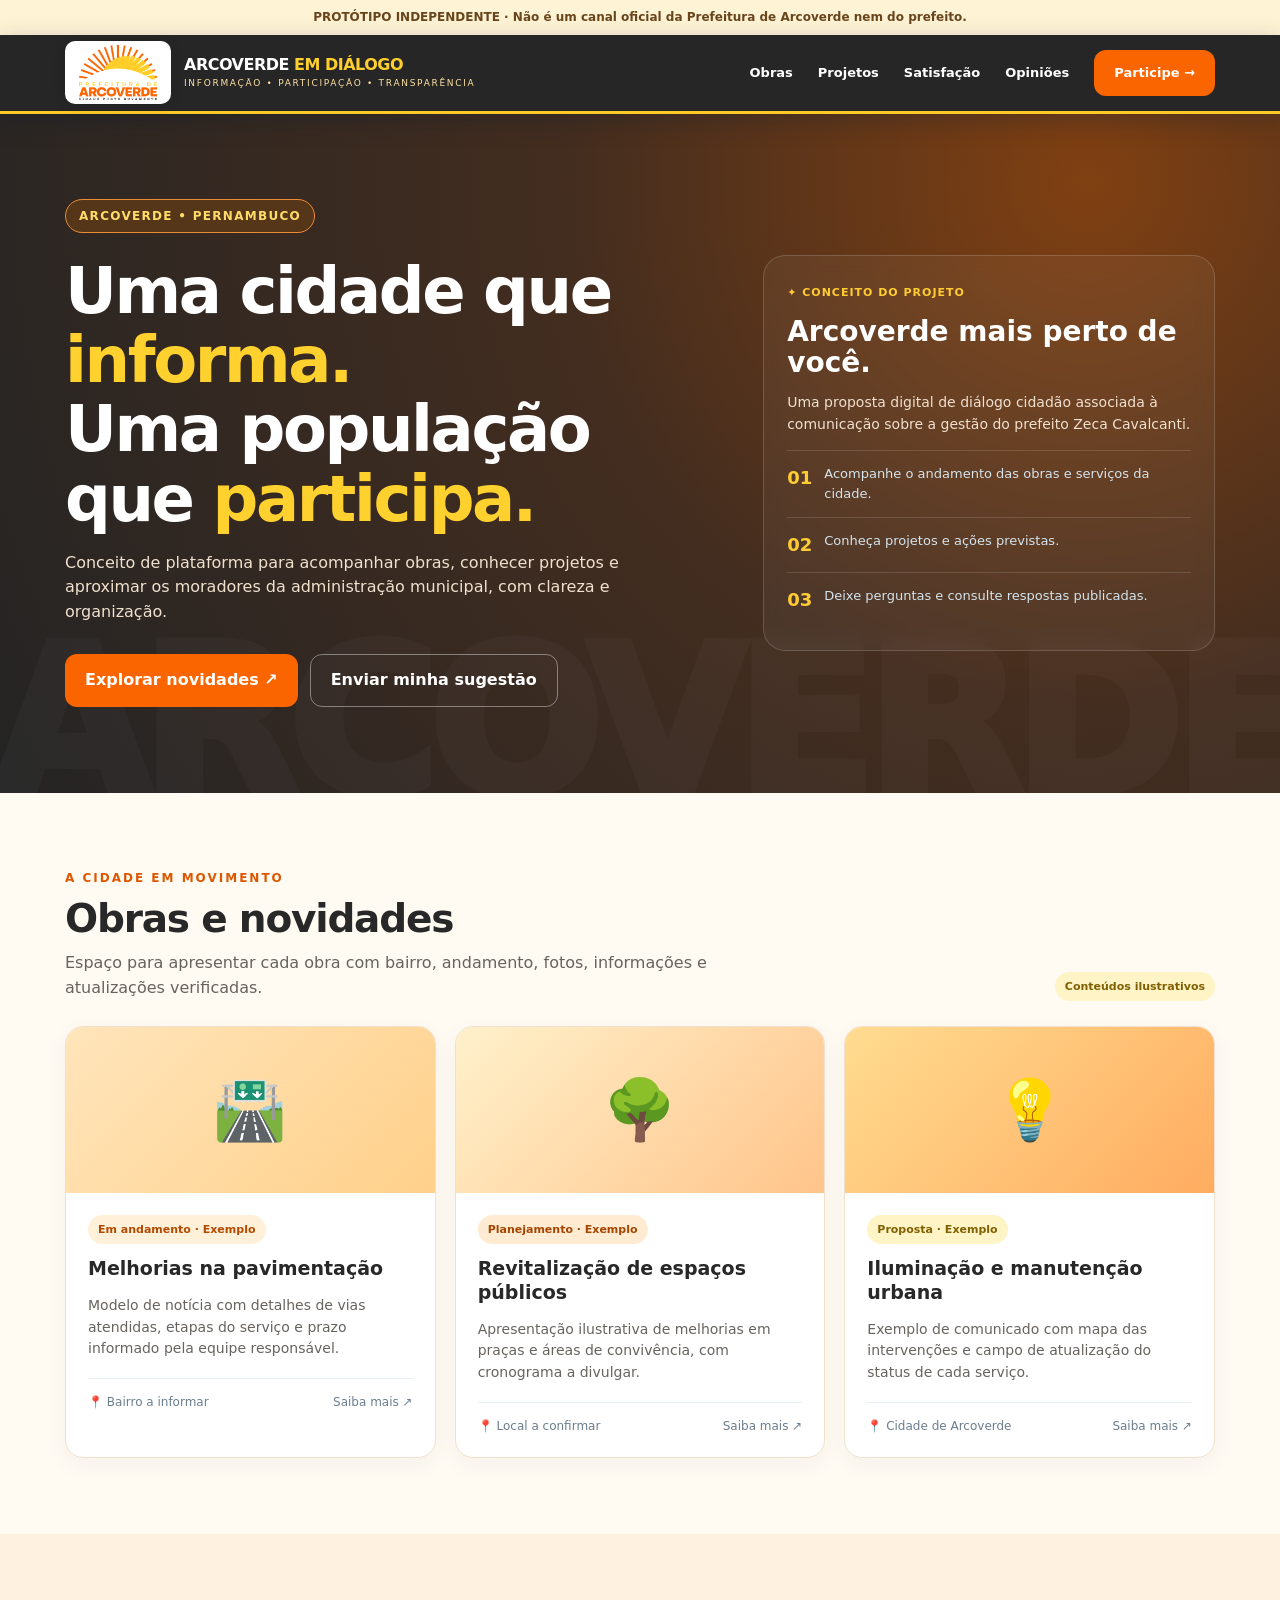
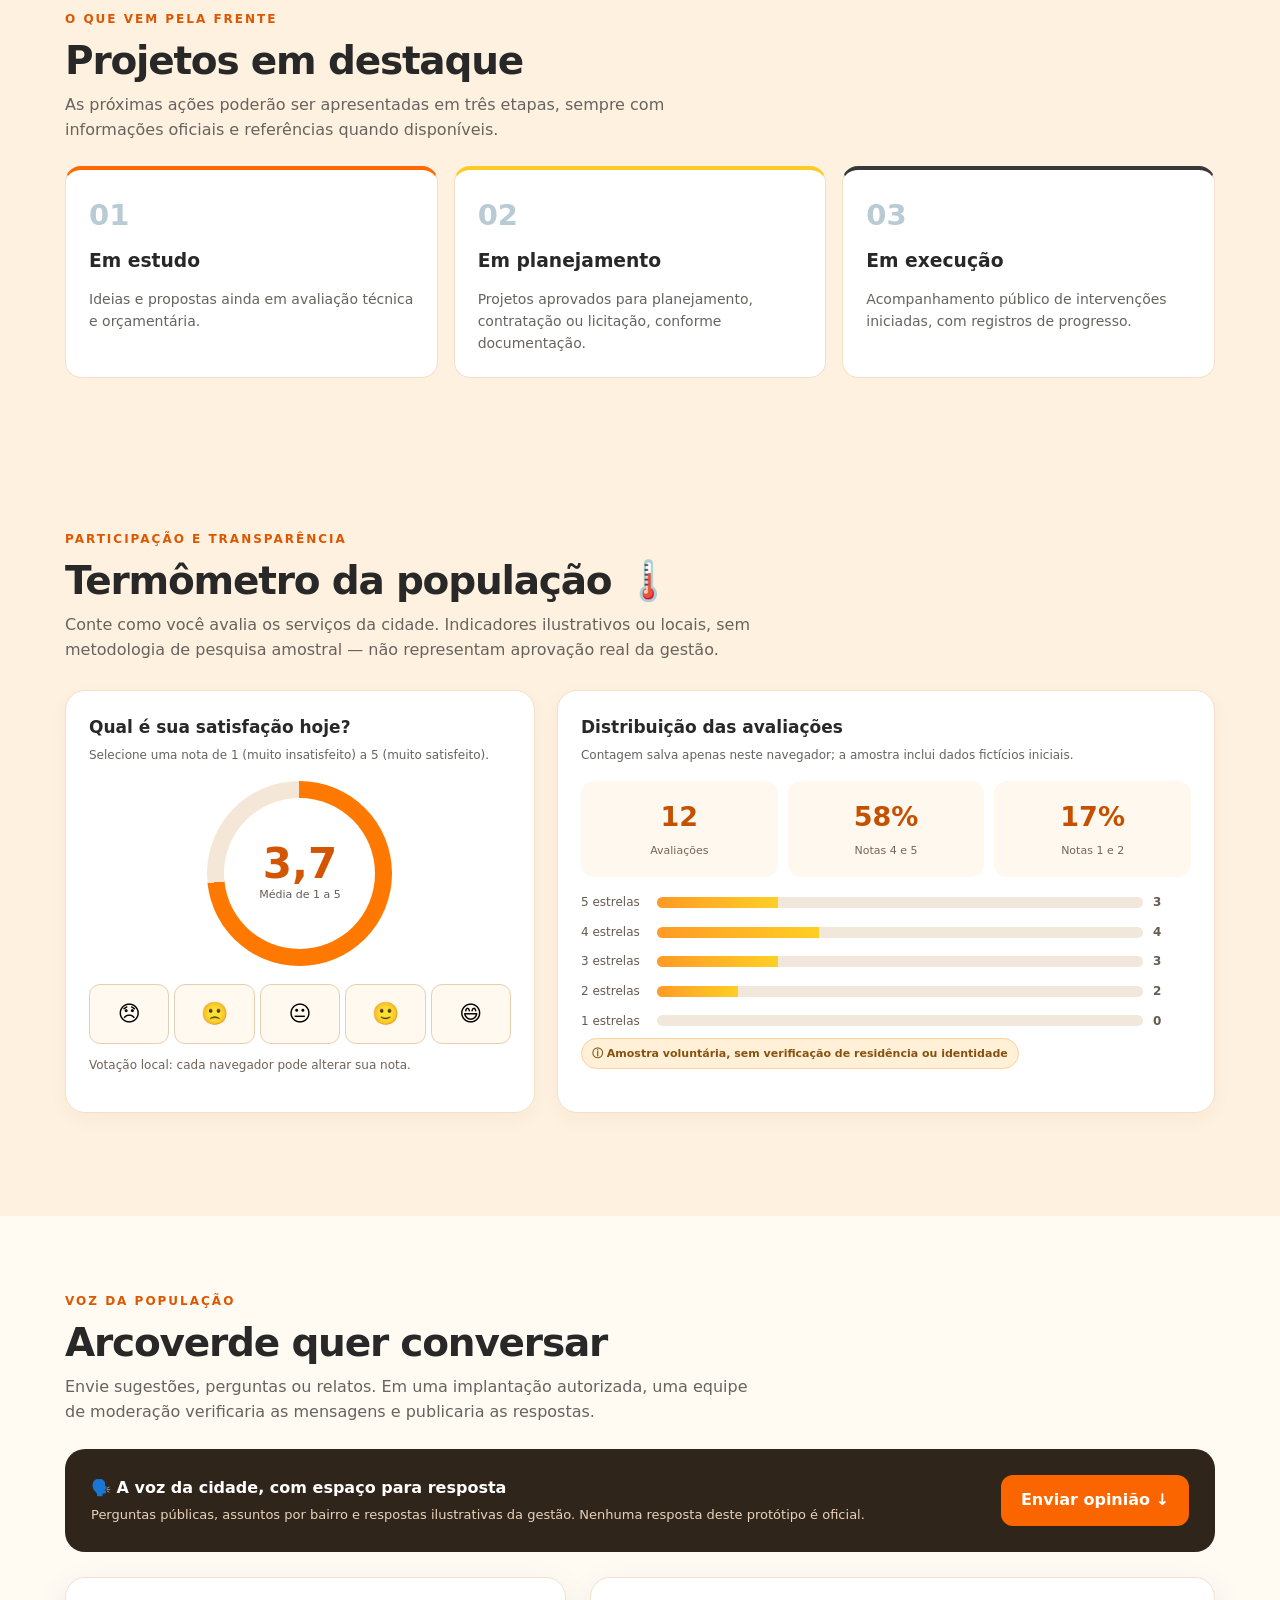
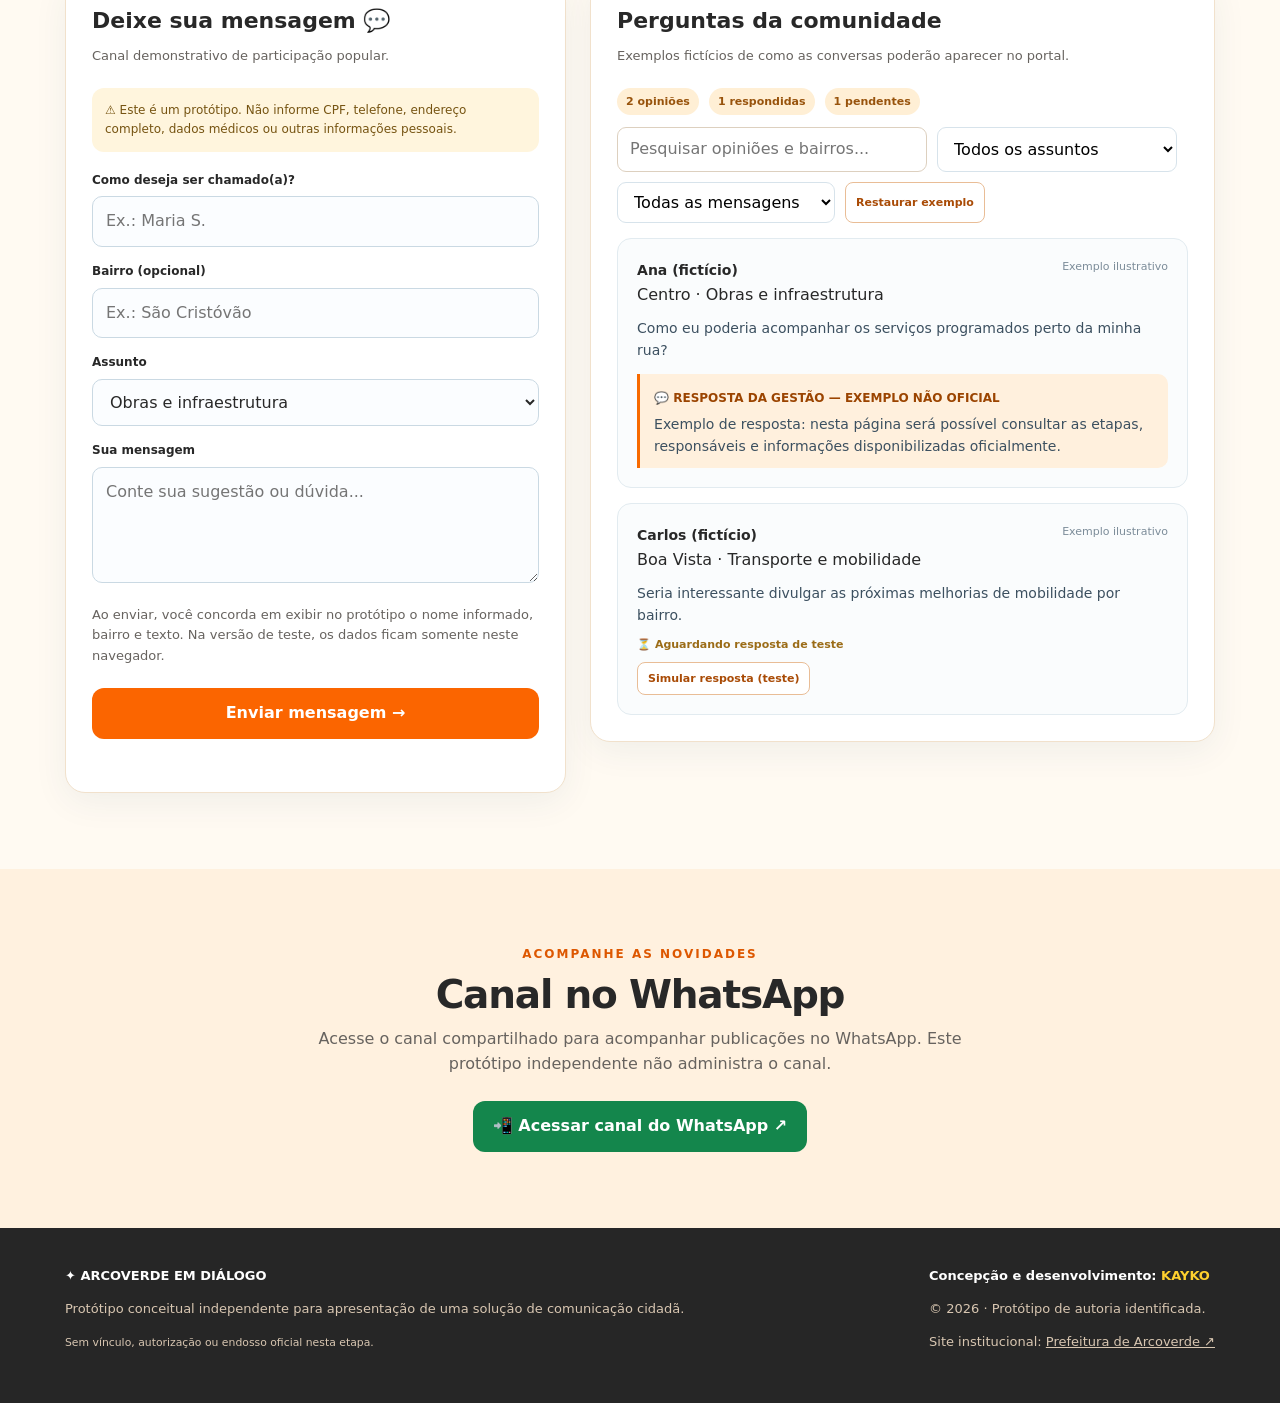
==== index.html @ ade2c5a6 "Add files via upload" ====
<!DOCTYPE html>
<html lang="pt-BR">
<head>
<meta charset="UTF-8"><meta name="viewport" content="width=device-width,initial-scale=1">
<meta name="theme-color" content="#252525">
<meta name="description" content="Conceito independente de portal de obras, projetos e diálogo com a população de Arcoverde - PE.">
<title>Arcoverde em Diálogo | Projeto Kayko</title>
<style>
:root{--navy:#102d49;--navy2:#163b5c;--teal:#12a594;--gold:#f5b94b;--paper:#f4f7fa;--ink:#19324b;--muted:#66788b;--edge:#e0e9f0;--white:#fff}*{box-sizing:border-box}html{scroll-behavior:smooth}body{margin:0;background:var(--paper);color:var(--ink);font-family:system-ui,-apple-system,"Segoe UI",Arial,sans-serif;line-height:1.55}a{color:inherit;text-decoration:none}button,input,textarea,select{font:inherit}button{cursor:pointer}.wrap{width:min(1150px,calc(100% - 38px));margin:auto}.top-note{padding:8px 12px;background:#fff5d9;color:#654a16;text-align:center;font-size:12px;font-weight:700}.header{position:sticky;top:0;z-index:20;background:rgba(16,45,73,.97);color:white;box-shadow:0 7px 23px #071e3040}.nav{display:flex;align-items:center;justify-content:space-between;gap:14px;min-height:76px}.brand{display:flex;align-items:center;gap:12px;font-weight:900;letter-spacing:-.5px;line-height:1.1}.symbol{width:44px;height:44px;background:linear-gradient(135deg,#1cc6b4,#f5c668);border-radius:13px;display:grid;place-items:center;color:#0b3448;font-size:23px}.brand small{display:block;font-weight:500;letter-spacing:1.7px;color:#a4c9d6;font-size:9px;margin-top:5px}.links{display:flex;gap:25px;align-items:center;font-size:13px;font-weight:700}.links a:hover{color:#7de1d4}.nav-cta,.btn{background:var(--teal);color:white;border:0;border-radius:12px;padding:13px 20px;font-weight:800;display:inline-flex;gap:7px;align-items:center;justify-content:center}.btn:hover,.nav-cta:hover{filter:brightness(.94)}.btn.alt{color:var(--navy);background:#fff;border:1px solid #dbe5ee}.btn.ghost{background:transparent;border:1px solid #ffffff66}.hero{background:radial-gradient(circle at 90% 12%,#2a647c 0,#112d4c 45%,#0b263f 100%);color:white;position:relative;overflow:hidden}.hero:after{content:'ARCOVERDE';font-weight:1000;font-size:clamp(75px,16vw,250px);letter-spacing:-10px;position:absolute;bottom:-92px;right:-20px;color:#ffffff07;pointer-events:none}.hero .inner{padding:85px 0 86px;display:grid;grid-template-columns:1.18fr .82fr;gap:48px;align-items:center;position:relative;z-index:1}.eyebrow{display:inline-block;border:1px solid #55b9b3;background:#1a5364;border-radius:99px;padding:7px 13px;color:#b8eee5;font-size:12px;font-weight:900;letter-spacing:1.3px;text-transform:uppercase}.hero h1{font-size:clamp(38px,5vw,66px);line-height:1.08;letter-spacing:-2.4px;margin:24px 0 17px}.hero h1 em{color:#5ce0cd;font-style:normal}.hero p{font-size:16px;max-width:560px;color:#c5d8e8}.hero-actions{display:flex;gap:12px;flex-wrap:wrap;margin-top:29px}.highlight{background:#ffffff0d;border:1px solid #ffffff29;backdrop-filter:blur(8px);padding:23px;border-radius:22px}.highlight .big{font-weight:900;font-size:28px;line-height:1.12;margin:12px 0}.highlight p{font-size:14px}.highlight-tag{font-size:11px;letter-spacing:1px;font-weight:900;color:#8eead7}.fact{display:flex;gap:12px;padding:13px 0;border-top:1px solid #ffffff22;font-size:13px;color:#d4e4ed}.fact b{color:#f6c461;font-size:18px}.section{padding:76px 0}.section-title{display:flex;justify-content:space-between;align-items:end;gap:20px;margin-bottom:25px}.kicker{font-size:12px;letter-spacing:2px;font-weight:900;color:#079d8c;text-transform:uppercase}.section h2{font-size:clamp(27px,3.3vw,39px);line-height:1.18;letter-spacing:-1.2px;margin:9px 0}.section p.intro{max-width:700px;color:var(--muted);margin:0}.grid{display:grid;grid-template-columns:repeat(3,minmax(0,1fr));gap:19px}.card{background:white;border:1px solid var(--edge);border-radius:18px;overflow:hidden;box-shadow:0 7px 24px #113a5c0b}.visual{height:166px;display:flex;align-items:center;justify-content:center;background:linear-gradient(135deg,#bfd5de,#e8f2f2);font-size:59px;position:relative}.visual.a{background:linear-gradient(135deg,#bfd7e4,#a2c6d3)}.visual.b{background:linear-gradient(135deg,#cee9dd,#8acbb8)}.visual.c{background:linear-gradient(135deg,#f2dfbb,#e7c289)}.pill{display:inline-block;background:#e4f7f3;color:#058a7d;font-size:11px;font-weight:900;padding:6px 10px;border-radius:99px}.pill.yellow{background:#fff1ce;color:#8b5e07}.pill.blue{background:#e5effb;color:#265c92}.card-body{padding:22px}.card h3{font-size:19px;line-height:1.25;margin:13px 0 9px}.card p{color:var(--muted);font-size:14px;min-height:66px}.meta{display:flex;justify-content:space-between;align-items:center;font-size:12px;color:#6c7d8c;border-top:1px solid #e7eff4;padding-top:14px;margin-top:17px}.soft{background:#eaf2f6}.timeline{display:grid;grid-template-columns:repeat(3,minmax(0,1fr));gap:16px}.phase{background:white;border:1px solid var(--edge);border-radius:16px;padding:23px;border-top:4px solid var(--teal)}.phase:nth-child(2){border-top-color:#f0b84d}.phase:nth-child(3){border-top-color:#4d90d1}.phase b{font-size:29px;color:#b8cbd5}.phase h3{margin:8px 0}.phase p{color:var(--muted);font-size:14px;margin-bottom:0}.talk-layout{display:grid;grid-template-columns:.89fr 1.11fr;gap:24px;align-items:start}.formbox,.messages{background:white;border:1px solid var(--edge);border-radius:20px;padding:26px;box-shadow:0 9px 35px #133c5810}.formbox h3,.messages h3{margin:0 0 8px;font-size:22px}.formbox p,.messages>.desc{color:var(--muted);font-size:13px;margin:0 0 22px}.field{margin:0 0 15px}.field label{display:block;font-weight:800;font-size:12px;margin-bottom:7px}.field input,.field select,.field textarea{border:1px solid #cad9e3;border-radius:10px;padding:12px 13px;outline:none;width:100%;background:#fbfdff;color:var(--ink)}.field textarea{resize:vertical;min-height:116px}.field input:focus,.field textarea:focus,.field select:focus{border-color:var(--teal);box-shadow:0 0 0 3px #12a5941b}.privacy{font-size:11px;color:#748594;margin-bottom:15px}.post{border:1px solid #e2ebf0;background:#fafcfd;padding:19px;border-radius:14px;margin-top:15px}.post-head{display:flex;justify-content:space-between;gap:8px;align-items:start}.post strong{font-size:14px}.post small{font-size:11px;color:#7c8c99}.post p{font-size:14px;margin:10px 0;color:#3c5060;overflow-wrap:anywhere}.answer{border-left:3px solid var(--teal);padding:11px 14px;background:#eaf9f6;border-radius:0 10px 10px 0;margin-top:13px}.answer strong{color:#04796f;font-size:12px}.answer p{margin:4px 0 0}.pending{font-size:11px;color:#9b6c17;font-weight:800}.tools{display:flex;gap:10px;flex-wrap:wrap;margin-bottom:15px}.tools select{border:1px solid #d7e3eb;border-radius:9px;padding:9px 12px;max-width:100%;background:white}.mini{background:white;color:#225c75;border:1px solid #bcd5e1;border-radius:8px;font-size:11px;padding:7px 10px;font-weight:800}.notice{padding:13px;border-radius:12px;background:#fff5dd;color:#765412;font-size:12px;margin-bottom:19px}.footer{background:#0d2a44;color:#a9c6d8;padding:38px 0;font-size:13px}.foot-flex{display:flex;justify-content:space-between;gap:30px;flex-wrap:wrap}.footer strong{color:white}.footer a{text-decoration:underline}.dialog{position:fixed;inset:0;background:#061827af;z-index:50;display:none;place-items:center;padding:20px}.dialog.open{display:grid}.modal{background:white;padding:27px;border-radius:18px;max-width:490px;width:100%}.modal textarea{width:100%;min-height:100px;border:1px solid #ccdbe4;border-radius:10px;padding:12px;margin:13px 0}.modal .buttons{display:flex;justify-content:flex-end;gap:9px}.status{font-weight:800;color:#107d72;font-size:12px;margin-top:10px;min-height:17px}.demo-stamp{display:none}.pitch-mode .demo-stamp{display:block;position:fixed;inset:0;z-index:18;pointer-events:none;background:repeating-linear-gradient(150deg,transparent 0px,transparent 175px,#0e46620b 176px,#0e46620b 248px,transparent 249px,transparent 420px)}.pitch-mode .demo-banner{display:block}.demo-banner{display:none;background:#ffe2a4;color:#5b400b;text-align:center;padding:11px 15px;font-size:12px;font-weight:900;letter-spacing:.5px}.pitch-mode form input,.pitch-mode form textarea,.pitch-mode form select{opacity:.65}.pitch-mode #submitMessage{background:#748b95}.developer-credit{color:#70dfd0;font-weight:800}@media(max-width:900px){.links{gap:10px}.links a:not(.nav-cta){display:none}.hero .inner{grid-template-columns:1fr;gap:25px;padding:61px 0}.hero h1{max-width:680px}.grid{grid-template-columns:repeat(2,1fr)}.timeline{grid-template-columns:1fr}.talk-layout{grid-template-columns:1fr}}@media(max-width:610px){.wrap{width:min(100% - 28px,1150px)}.grid{grid-template-columns:1fr}.section{padding:55px 0}.section-title{align-items:start;display:block}.highlight{padding:20px}.formbox,.messages{padding:19px}.hero h1{letter-spacing:-1.2px}.hero-actions .btn{width:100%}.nav-cta{padding:10px;font-size:11px}.symbol{width:36px;height:36px}.brand{font-size:13px}}


/* Identidade visual inspirada na logomarca fornecida: laranja, amarelo e grafite. */
:root{--navy:#252525;--navy2:#333333;--teal:#fa6500;--gold:#ffd12e;--paper:#fffaf2;--ink:#282828;--muted:#67635f;--edge:#f1e1cc;--white:#fff}
body{background:var(--paper)}
.header{background:rgba(34,34,34,.98);border-bottom:3px solid #ffca26}
.logo-frame{display:grid;place-items:center;background:#fff;padding:4px 8px;border-radius:10px;min-width:97px;height:63px;box-shadow:0 2px 12px #00000022}
.logo-frame img{height:55px;width:90px;object-fit:contain;display:block}
.brand{gap:13px}.brand small{color:#ffe2a2}.brand .brand-accent{color:#ffcf2d!important}
.nav-cta,.btn{background:#fb6500;color:#fff}
.links a:hover,.developer-credit{color:#ffd12e}
.hero{background:radial-gradient(circle at 85% 10%,#804012 0,#432d1f 42%,#242424 100%)}
.hero h1 em{color:#ffd12e}.hero p{color:#f0e0ce}
.eyebrow{color:#ffdc69;border-color:#ec8b36;background:#563619}
.highlight-tag,.kicker{color:#dd5700}.highlight-tag{color:#ffcd33}
.fact b{color:#ffcd33}
.visual,.visual.a{background:linear-gradient(135deg,#ffe5bb,#ffd08a)}
.visual.b{background:linear-gradient(135deg,#fff1cb,#ffc48a)}
.visual.c{background:linear-gradient(135deg,#ffdc90,#ffac60)}
.soft{background:#fff1df}
.pill{background:#fff0d9;color:#b34a00}.pill.blue{background:#ffebd2;color:#a54500}.pill.yellow{background:#fff4c5;color:#806000}
.phase{border-top-color:#ff6900}.phase:nth-child(2){border-top-color:#ffca26}.phase:nth-child(3){border-top-color:#383838}
.field input:focus,.field textarea:focus,.field select:focus{box-shadow:0 0 0 3px #ff6b0024}
.answer{border-left-color:#f86a00;background:#fff0dd}.answer strong{color:#9b4400}
.mini{color:#a94b06;border-color:#e9bd96}.status{color:#ab4a00}
.footer{background:#262626;color:#d8c6b1}.footer strong{color:#fff}
.top-note{background:#fff3d6;color:#69451c}
@media(max-width:610px){.logo-frame{height:48px;min-width:67px;padding:3px}.logo-frame img{height:42px;width:66px}.brand{font-size:12px;gap:8px}.brand small{font-size:7px;letter-spacing:.6px}.nav{gap:8px}}

/* Painel de participação cidadã — conceito Kayko */
.dashboard-grid{display:grid;grid-template-columns:1fr 1.4fr;gap:22px;margin:27px 0}.metric{background:white;border:1px solid var(--edge);padding:23px;border-radius:20px;box-shadow:0 6px 20px #4627000a}.metric h3{font-size:17px;margin:0 0 6px}.metric p{font-size:12px;color:var(--muted);margin:0 0 16px}.gauge{--pct:0;display:grid;place-items:center;margin:10px auto 18px;width:185px;aspect-ratio:1;border-radius:100%;background:conic-gradient(#ff7800 calc(var(--pct)*1%),#f5e7d8 0);position:relative}.gauge:before{content:'';position:absolute;inset:17px;background:white;border-radius:50%}.gauge-content{position:relative;text-align:center}.gauge-content b{font-size:42px;color:#d45500;line-height:1}.gauge-content small{display:block;font-size:11px;color:#645b53}.stars{display:flex;gap:5px;flex-wrap:wrap}.star-choice{flex:1;min-width:46px;border:1px solid #e8cfad;border-radius:11px;padding:12px 7px;background:#fff9f0;font-size:22px;cursor:pointer}.star-choice:hover,.star-choice:focus-visible,.star-choice.selected{background:#ffd12e;border-color:#c26000;outline-offset:2px}.vote-foot{font-size:12px;margin-top:12px;color:#6f6257}.bars{display:grid;gap:11px;margin-top:16px}.barrow{display:grid;grid-template-columns:66px 1fr 38px;gap:10px;align-items:center;font-size:12px;color:#665b50}.track{height:11px;background:#f2e7db;border-radius:50px;overflow:hidden}.fill{height:100%;width:0;background:linear-gradient(90deg,#ff9a26,#ffcf24);transition:width .4s}.stat-grid{display:grid;grid-template-columns:repeat(3,1fr);gap:10px}.stat{background:#fff8ee;border-radius:13px;padding:15px 9px;text-align:center}.stat b{font-size:27px;display:block;color:#c45100}.stat span{font-size:11px;color:#776557}.section-tag{background:#fff0d7;border:1px solid #ffd19b;color:#87520f;display:inline-block;padding:6px 10px;border-radius:30px;font-size:11px;font-weight:800;margin:8px 0 20px}.searchbox{width:100%;max-width:310px;border:1px solid #ddd0bf;border-radius:9px;padding:9px 12px}.dialogo-strip{background:#30251b;color:#fff;padding:26px;border-radius:20px;display:flex;gap:20px;justify-content:space-between;align-items:center;margin-bottom:25px}.dialogo-strip p{font-size:13px;color:#ead2b9;margin:4px 0 0}.dialogo-strip a{white-space:nowrap}.reaction-line{display:flex;gap:8px;align-items:center;flex-wrap:wrap;margin-top:10px}.reaction-line .mini{background:#fff7e8;color:#8b4b00;border-color:#edcc9f}.reaction-line .mini:disabled{opacity:.6;cursor:not-allowed}.opinion-summary{display:flex;gap:10px;align-items:center;flex-wrap:wrap;margin:8px 0 12px}.opinion-chip{font-size:11px;font-weight:800;border-radius:100px;background:#ffefd5;padding:5px 9px;color:#98530c}.search-extra{display:flex;gap:9px;flex-wrap:wrap}.search-extra select{max-width:220px}.empty-note{font-size:13px;color:#776b5e}.pitch-mode .star-choice{cursor:default}@media(max-width:900px){.dashboard-grid{grid-template-columns:1fr}}@media(max-width:610px){.stat-grid{grid-template-columns:repeat(3,1fr)}.dialogo-strip{display:block}.dialogo-strip a{margin-top:14px}.barrow{grid-template-columns:52px 1fr 28px}}
</style>
</head>
<body class="functional">
<div class="demo-stamp" aria-hidden="true"></div>
<div class="top-note">PROTÓTIPO INDEPENDENTE · Não é um canal oficial da Prefeitura de Arcoverde nem do prefeito.</div>
<div class="demo-banner">PRÉVIA EXCLUSIVA · CONCEITO ORIGINAL KAYKO · APRESENTAÇÃO — ENVIO DESATIVADO</div>
<header class="header"><div class="wrap nav"><a href="#inicio" class="brand"><span class="logo-frame"><img src="logo_prefeitura_arcoverde.png" alt="Logomarca da Prefeitura de Arcoverde, fornecida como referência visual"></span><span>ARCOVERDE <span class="brand-accent">EM DIÁLOGO</span><small>INFORMAÇÃO • PARTICIPAÇÃO • TRANSPARÊNCIA</small></span></a><nav class="links"><a href="#obras">Obras</a><a href="#projetos">Projetos</a><a href="#termometro">Satisfação</a><a href="#dialogo">Opiniões</a><a href="#dialogo" class="nav-cta">Participe →</a></nav></div></header>
<main id="inicio"><section class="hero"><div class="wrap inner"><div><span class="eyebrow">Arcoverde • Pernambuco</span><h1>Uma cidade que <em>informa.</em><br>Uma população que <em>participa.</em></h1><p>Conceito de plataforma para acompanhar obras, conhecer projetos e aproximar os moradores da administração municipal, com clareza e organização.</p><div class="hero-actions"><a href="#obras" class="btn">Explorar novidades ↗</a><a href="#dialogo" class="btn ghost">Enviar minha sugestão</a></div></div><aside class="highlight"><span class="highlight-tag">✦ CONCEITO DO PROJETO</span><div class="big">Arcoverde mais perto de você.</div><p>Uma proposta digital de diálogo cidadão associada à comunicação sobre a gestão do prefeito Zeca Cavalcanti.</p><div class="fact"><b>01</b><span>Acompanhe o andamento das obras e serviços da cidade.</span></div><div class="fact"><b>02</b><span>Conheça projetos e ações previstas.</span></div><div class="fact"><b>03</b><span>Deixe perguntas e consulte respostas publicadas.</span></div></aside></div></section>
<section class="section" id="obras"><div class="wrap"><div class="section-title"><div><div class="kicker">A cidade em movimento</div><h2>Obras e novidades</h2><p class="intro">Espaço para apresentar cada obra com bairro, andamento, fotos, informações e atualizações verificadas.</p></div><span class="pill yellow">Conteúdos ilustrativos</span></div><div class="grid">
<article class="card"><div class="visual a" role="img" aria-label="Ilustração de estrada">🛣️</div><div class="card-body"><span class="pill">Em andamento · Exemplo</span><h3>Melhorias na pavimentação</h3><p>Modelo de notícia com detalhes de vias atendidas, etapas do serviço e prazo informado pela equipe responsável.</p><div class="meta"><span>📍 Bairro a informar</span><span>Saiba mais ↗</span></div></div></article>
<article class="card"><div class="visual b" role="img" aria-label="Ilustração de praça">🌳</div><div class="card-body"><span class="pill blue">Planejamento · Exemplo</span><h3>Revitalização de espaços públicos</h3><p>Apresentação ilustrativa de melhorias em praças e áreas de convivência, com cronograma a divulgar.</p><div class="meta"><span>📍 Local a confirmar</span><span>Saiba mais ↗</span></div></div></article>
<article class="card"><div class="visual c" role="img" aria-label="Ilustração de iluminação">💡</div><div class="card-body"><span class="pill yellow">Proposta · Exemplo</span><h3>Iluminação e manutenção urbana</h3><p>Exemplo de comunicado com mapa das intervenções e campo de atualização do status de cada serviço.</p><div class="meta"><span>📍 Cidade de Arcoverde</span><span>Saiba mais ↗</span></div></div></article>
</div></div></section>
<section class="section soft" id="projetos"><div class="wrap"><div class="kicker">O que vem pela frente</div><h2>Projetos em destaque</h2><p class="intro">As próximas ações poderão ser apresentadas em três etapas, sempre com informações oficiais e referências quando disponíveis.</p><div style="height:24px"></div><div class="timeline"><div class="phase"><b>01</b><h3>Em estudo</h3><p>Ideias e propostas ainda em avaliação técnica e orçamentária.</p></div><div class="phase"><b>02</b><h3>Em planejamento</h3><p>Projetos aprovados para planejamento, contratação ou licitação, conforme documentação.</p></div><div class="phase"><b>03</b><h3>Em execução</h3><p>Acompanhamento público de intervenções iniciadas, com registros de progresso.</p></div></div></div></section>

<section class="section soft" id="termometro"><div class="wrap"><div class="kicker">Participação e transparência</div><h2>Termômetro da população 🌡️</h2><p class="intro">Conte como você avalia os serviços da cidade. Indicadores ilustrativos ou locais, sem metodologia de pesquisa amostral — não representam aprovação real da gestão.</p><div class="dashboard-grid"><div class="metric"><h3>Qual é sua satisfação hoje?</h3><p>Selecione uma nota de 1 (muito insatisfeito) a 5 (muito satisfeito).</p><div class="gauge" id="gauge"><div class="gauge-content"><b id="averageScore">—</b><small>Média de 1 a 5</small></div></div><div class="stars" id="ratingButtons"><button type="button" class="star-choice" data-rate="1" title="Muito insatisfeito" aria-label="Nota 1">😞</button><button type="button" class="star-choice" data-rate="2" title="Insatisfeito" aria-label="Nota 2">🙁</button><button type="button" class="star-choice" data-rate="3" title="Regular" aria-label="Nota 3">😐</button><button type="button" class="star-choice" data-rate="4" title="Satisfeito" aria-label="Nota 4">🙂</button><button type="button" class="star-choice" data-rate="5" title="Muito satisfeito" aria-label="Nota 5">😄</button></div><div class="vote-foot" id="ratingStatus" role="status">Dê sua opinião nesta demonstração.</div></div><div class="metric"><h3>Distribuição das avaliações</h3><p id="surveyNote">Resultados de demonstração, não oficiais.</p><div class="stat-grid"><div class="stat"><b id="totalRatings">0</b><span>Avaliações</span></div><div class="stat"><b id="positiveRate">—</b><span>Notas 4 e 5</span></div><div class="stat"><b id="negativeRate">—</b><span>Notas 1 e 2</span></div></div><div class="bars" id="ratingBars"></div><div class="section-tag">ⓘ Amostra voluntária, sem verificação de residência ou identidade</div></div></div></div></section>
<section class="section" id="dialogo"><div class="wrap"><div class="section-title"><div><div class="kicker">Voz da população</div><h2>Arcoverde quer conversar</h2><p class="intro">Envie sugestões, perguntas ou relatos. Em uma implantação autorizada, uma equipe de moderação verificaria as mensagens e publicaria as respostas.</p></div></div><div class="dialogo-strip"><div><strong>🗣️ A voz da cidade, com espaço para resposta</strong><p>Perguntas públicas, assuntos por bairro e respostas ilustrativas da gestão. Nenhuma resposta deste protótipo é oficial.</p></div><a href="#messageForm" class="btn">Enviar opinião ↓</a></div><div class="talk-layout"><div class="formbox"><h3>Deixe sua mensagem 💬</h3><p>Canal demonstrativo de participação popular.</p><div class="notice">⚠️ Este é um protótipo. Não informe CPF, telefone, endereço completo, dados médicos ou outras informações pessoais.</div><form id="messageForm"><div class="field"><label for="name">Como deseja ser chamado(a)?</label><input id="name" maxlength="45" placeholder="Ex.: Maria S." required></div><div class="field"><label for="district">Bairro (opcional)</label><input id="district" maxlength="50" placeholder="Ex.: São Cristóvão"></div><div class="field"><label for="category">Assunto</label><select id="category"><option>Obras e infraestrutura</option><option>Saúde</option><option>Educação</option><option>Transporte e mobilidade</option><option>Outras sugestões</option></select></div><div class="field"><label for="message">Sua mensagem</label><textarea id="message" maxlength="700" placeholder="Conte sua sugestão ou dúvida..." required></textarea></div><p class="privacy">Ao enviar, você concorda em exibir no protótipo o nome informado, bairro e texto. Na versão de teste, os dados ficam somente neste navegador.</p><button id="submitMessage" class="btn" style="width:100%" type="submit">Enviar mensagem →</button><div id="feedback" class="status" role="status"></div></form></div><div class="messages"><h3>Perguntas da comunidade</h3><p class="desc">Exemplos fictícios de como as conversas poderão aparecer no portal.</p><div class="opinion-summary"><span class="opinion-chip" id="postCount">0 opiniões</span><span class="opinion-chip" id="answeredCount">0 respondidas</span><span class="opinion-chip" id="pendingCount">0 pendentes</span></div><div class="tools"><input class="searchbox" id="searchPosts" type="search" placeholder="Pesquisar opiniões e bairros..." aria-label="Pesquisar opiniões"><select id="topicFilter" aria-label="Assunto das opiniões"><option value="all">Todos os assuntos</option><option>Obras e infraestrutura</option><option>Saúde</option><option>Educação</option><option>Transporte e mobilidade</option><option>Outras sugestões</option></select><select id="filter" aria-label="Filtrar mensagens"><option value="all">Todas as mensagens</option><option value="answered">Com resposta</option><option value="pending">Aguardando resposta</option></select><button class="mini" id="resetDemo" type="button">Restaurar exemplo</button></div><div id="postList" aria-live="polite"></div></div></div></div></section><section class="section soft" id="canal-whatsapp"><div class="wrap" style="text-align:center"><div class="kicker">Acompanhe as novidades</div><h2>Canal no WhatsApp</h2><p class="intro" style="margin:0 auto 24px">Acesse o canal compartilhado para acompanhar publicações no WhatsApp. Este protótipo independente não administra o canal.</p><a class="btn" href="https://www.whatsapp.com/channel/0029Vb9NP9A1t90ikJXX0x2f" target="_blank" rel="noopener noreferrer" style="background:#14864c">📲 Acessar canal do WhatsApp ↗</a></div></section></main>
<footer class="footer"><div class="wrap foot-flex"><div><strong>✦ ARCOVERDE EM DIÁLOGO</strong><p>Protótipo conceitual independente para apresentação de uma solução de comunicação cidadã.</p><small>Sem vínculo, autorização ou endosso oficial nesta etapa.</small></div><div><strong>Concepção e desenvolvimento: <span class="developer-credit">KAYKO</span></strong><p>© 2026 · Protótipo de autoria identificada.</p><p>Site institucional: <a href="https://www.arcoverde.pe.gov.br/" target="_blank" rel="noopener noreferrer">Prefeitura de Arcoverde ↗</a></p></div></div></footer>
<div class="dialog" id="replyDialog" role="dialog" aria-modal="true" aria-labelledby="replyTitle"><div class="modal"><h3 id="replyTitle">Resposta simulada</h3><p style="font-size:13px;color:#66788b">Somente para testar a aparência do site. Isto NÃO representa resposta real do prefeito ou da Prefeitura.</p><textarea id="replyText" placeholder="Digite uma resposta de teste..."></textarea><div class="buttons"><button class="btn alt" type="button" id="cancelReply">Cancelar</button><button class="btn" type="button" id="saveReply">Salvar resposta de teste</button></div></div></div>
<script>
'use strict';
const PRESENTATION = false;
const KEY='kayko_arcoverde_prototipo_v2';
const RATING_KEY='kayko_arcoverde_satisfacao_v1';
const exampleRatings=[2,3,3,4,4,5,4,3,5,2,4,5];
const examples=[{id:'e1',name:'Ana (fictício)',district:'Centro',category:'Obras e infraestrutura',text:'Como eu poderia acompanhar os serviços programados perto da minha rua?',reply:'Exemplo de resposta: nesta página será possível consultar as etapas, responsáveis e informações disponibilizadas oficialmente.',date:'Exemplo ilustrativo'},{id:'e2',name:'Carlos (fictício)',district:'Boa Vista',category:'Transporte e mobilidade',text:'Seria interessante divulgar as próximas melhorias de mobilidade por bairro.',reply:'',date:'Exemplo ilustrativo'}];
const $=id=>document.getElementById(id);
let posts=[];let replyId=null;
function load(){if(PRESENTATION)return examples.map(x=>({...x}));try{const v=JSON.parse(localStorage.getItem(KEY));return Array.isArray(v)?v:examples.map(x=>({...x}));}catch{return examples.map(x=>({...x}));}}
function store(){if(!PRESENTATION)try{localStorage.setItem(KEY,JSON.stringify(posts));}catch{ $('feedback').textContent='Armazenamento indisponível neste navegador.';}}
function make(tag,cl,content){const e=document.createElement(tag);if(cl)e.className=cl;if(content!==undefined)e.textContent=String(content);return e;}
function render(){const target=$('postList');target.replaceChildren();const filter=$('filter').value;const topic=$('topicFilter').value;const term=$('searchPosts').value.trim().toLocaleLowerCase('pt-BR');$('postCount').textContent=`${posts.length} opiniões`;$('answeredCount').textContent=`${posts.filter(p=>p.reply).length} respondidas`;$('pendingCount').textContent=`${posts.filter(p=>!p.reply).length} pendentes`;const visible=posts.filter(p=>(filter==='all'||(filter==='answered'&&p.reply)||(filter==='pending'&&!p.reply))&&(topic==='all'||p.category===topic)&&(!term||[p.text,p.name,p.district,p.category,p.reply].join(' ').toLocaleLowerCase('pt-BR').includes(term)));if(!visible.length){target.append(make('p','desc','Nenhuma mensagem neste filtro.'));return;}for(const post of visible){const article=make('article','post');const head=make('div','post-head');const who=make('div');who.append(make('strong','',post.name));who.append(make('div','',`${post.district||'Arcoverde'} · ${post.category}`));const time=make('small','',post.date);head.append(who,time);article.append(head,make('p','',post.text));if(post.reply){const answer=make('div','answer');answer.append(make('strong','','💬 RESPOSTA DA GESTÃO — EXEMPLO NÃO OFICIAL'),make('p','',post.reply));article.append(answer);}else{article.append(make('div','pending','⏳ Aguardando resposta de teste'));if(!PRESENTATION){const button=make('button','mini','Simular resposta (teste)');button.type='button';button.style.marginTop='9px';button.addEventListener('click',()=>{replyId=post.id;$('replyText').value='';$('replyDialog').classList.add('open');$('replyText').focus();});article.append(button);}}target.append(article);}}
posts=load();render();$('filter').addEventListener('change',render);$('topicFilter').addEventListener('change',render);$('searchPosts').addEventListener('input',render);
$('messageForm').addEventListener('submit',e=>{e.preventDefault();if(PRESENTATION){$('feedback').textContent='Esta é uma apresentação. O envio está desativado.';return;}const name=$('name').value.trim(),text=$('message').value.trim();if(name.length<2||text.length<8){$('feedback').textContent='Informe um nome e uma mensagem com pelo menos 8 caracteres.';return;}posts.unshift({id:String(Date.now()),name,district:$('district').value.trim(),category:$('category').value,text,reply:'',date:new Date().toLocaleDateString('pt-BR')});store();$('messageForm').reset();$('filter').value='all';render();$('feedback').textContent='Mensagem salva neste navegador! É apenas uma simulação; ninguém externo recebeu.';});
$('resetDemo').addEventListener('click',()=>{if(PRESENTATION)return;posts=examples.map(x=>({...x}));store();render();$('feedback').textContent='Mensagens ilustrativas restauradas.';});
$('cancelReply').addEventListener('click',()=>{$('replyDialog').classList.remove('open');replyId=null;});
$('saveReply').addEventListener('click',()=>{const reply=$('replyText').value.trim();if(!reply||!replyId)return;const post=posts.find(x=>x.id===replyId);if(post){post.reply=reply;store();render();}$('replyDialog').classList.remove('open');replyId=null;});
$('replyDialog').addEventListener('click',e=>{if(e.target===$('replyDialog'))$('cancelReply').click();});
if(PRESENTATION){$('submitMessage').textContent='Envio desativado — prévia';$('resetDemo').hidden=true;}

/* Avaliação demonstrativa: nenhum voto é compartilhado com outros visitantes. */
function readSurvey(){if(PRESENTATION)return {votes:[...exampleRatings],mine:null};try{const x=JSON.parse(localStorage.getItem(RATING_KEY));if(x&&Array.isArray(x.votes)&&x.votes.every(v=>Number.isInteger(v)&&v>=1&&v<=5))return x;}catch{}return {votes:[...exampleRatings],mine:null};}
let survey=readSurvey();
function renderSurvey(){const votes=survey.votes;const count=votes.length;const mean=count?votes.reduce((a,b)=>a+b,0)/count:0;$('averageScore').textContent=count?mean.toLocaleString('pt-BR',{minimumFractionDigits:1,maximumFractionDigits:1}):'—';$('gauge').style.setProperty('--pct',count?(mean/5*100).toFixed(2):'0');$('totalRatings').textContent=count;$('positiveRate').textContent=count?Math.round(100*votes.filter(v=>v>=4).length/count)+'%':'—';$('negativeRate').textContent=count?Math.round(100*votes.filter(v=>v<=2).length/count)+'%':'—';$('ratingBars').replaceChildren();for(let n=5;n>=1;n--){const qty=votes.filter(v=>v===n).length;const row=make('div','barrow');row.append(make('span','',n+' estrelas'));const track=make('div','track');const fill=make('div','fill');fill.style.width=(count?qty/count*100:0)+'%';track.append(fill);row.append(track,make('b','',qty));$('ratingBars').append(row);}document.querySelectorAll('[data-rate]').forEach(b=>{const selected=Number(b.dataset.rate)===survey.mine;b.classList.toggle('selected',selected);b.setAttribute('aria-pressed',String(selected));b.disabled=PRESENTATION;});$('ratingStatus').textContent=PRESENTATION?'Prévia de avaliações fictícias: votação desativada.':survey.mine?'Seu voto de demonstração: '+survey.mine+'/5. Clique em outra nota para alterar.':'Votação local: cada navegador pode alterar sua nota.';$('surveyNote').textContent=PRESENTATION?'Dados inteiramente fictícios para apresentação.':'Contagem salva apenas neste navegador; a amostra inclui dados fictícios iniciais.';}
$('ratingButtons').addEventListener('click',event=>{const btn=event.target.closest('[data-rate]');if(!btn||PRESENTATION)return;const rate=Number(btn.dataset.rate);if(survey.mine){const idx=survey.votes.lastIndexOf(survey.mine);if(idx>=0)survey.votes.splice(idx,1);}survey.votes.push(rate);survey.mine=rate;try{localStorage.setItem(RATING_KEY,JSON.stringify(survey));}catch{$('ratingStatus').textContent='Não foi possível salvar a avaliação neste navegador.';}renderSurvey();});
renderSurvey();
</script>
</body></html>
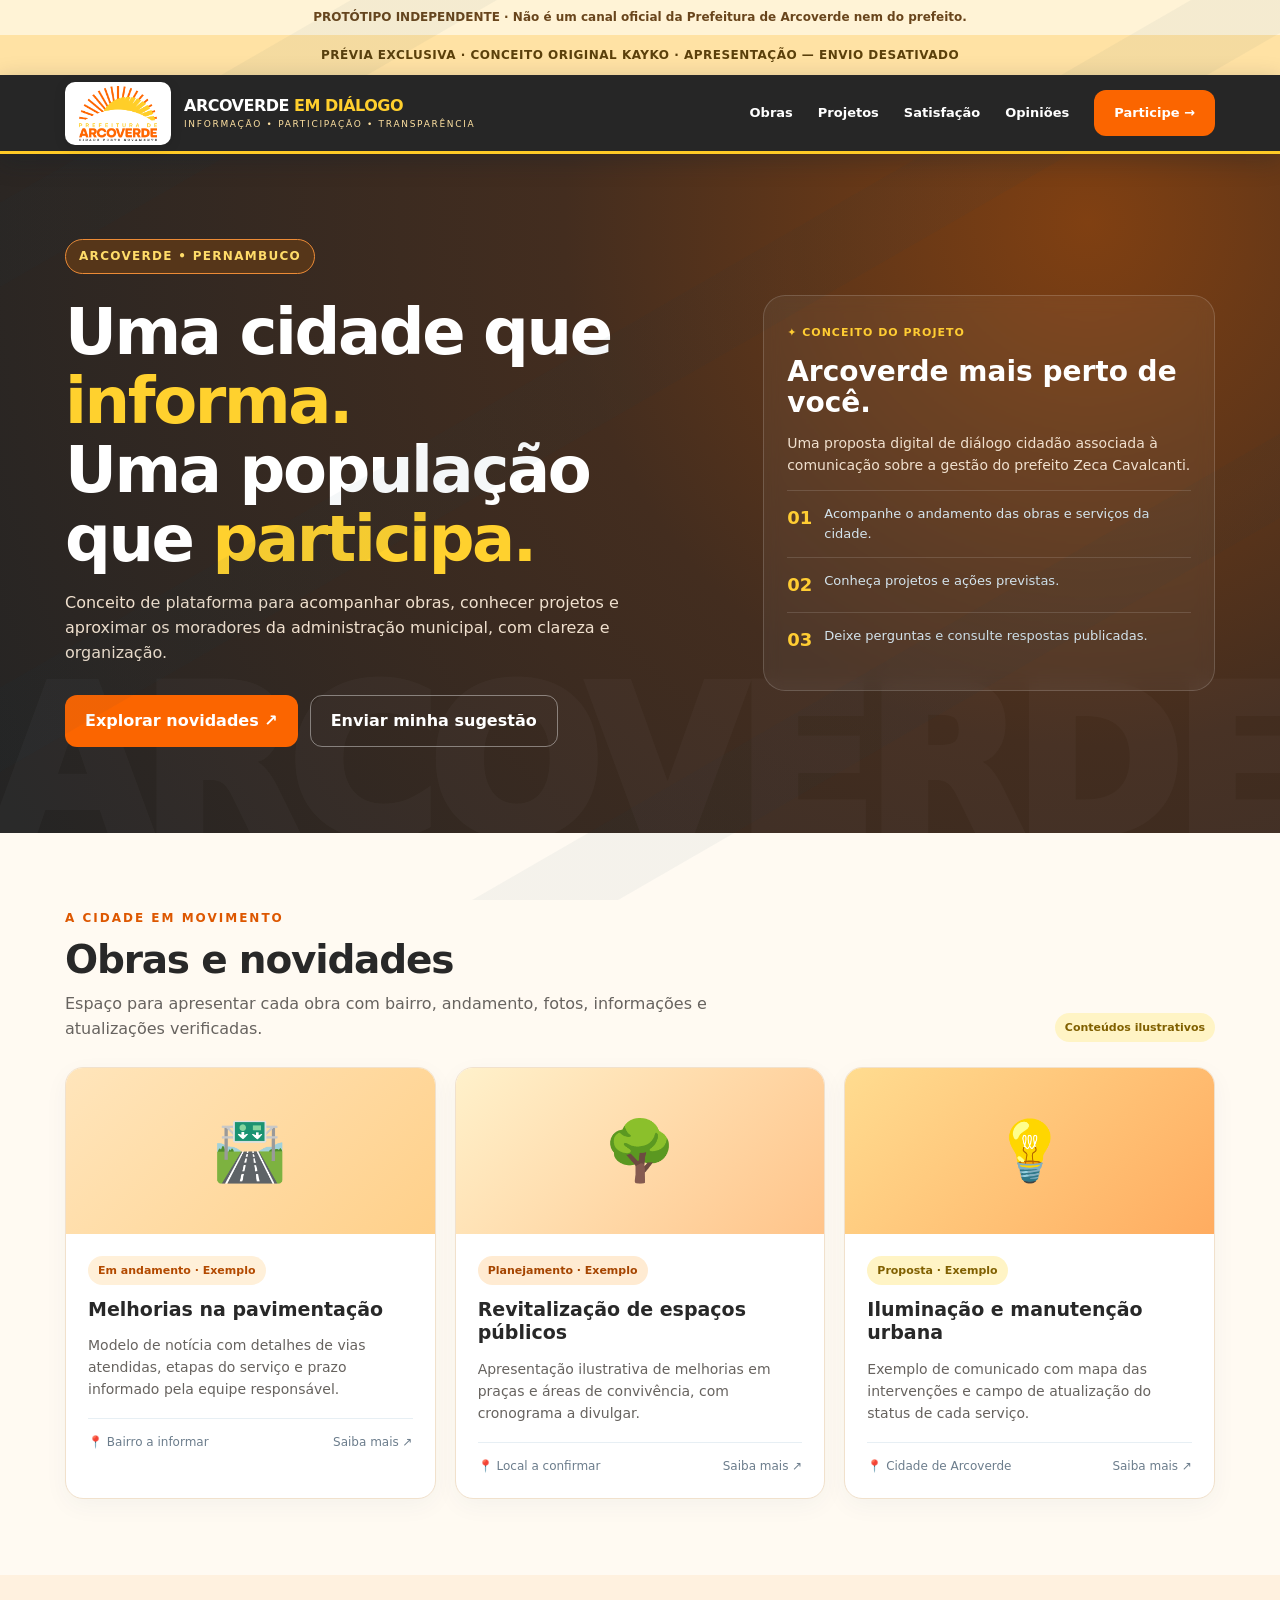
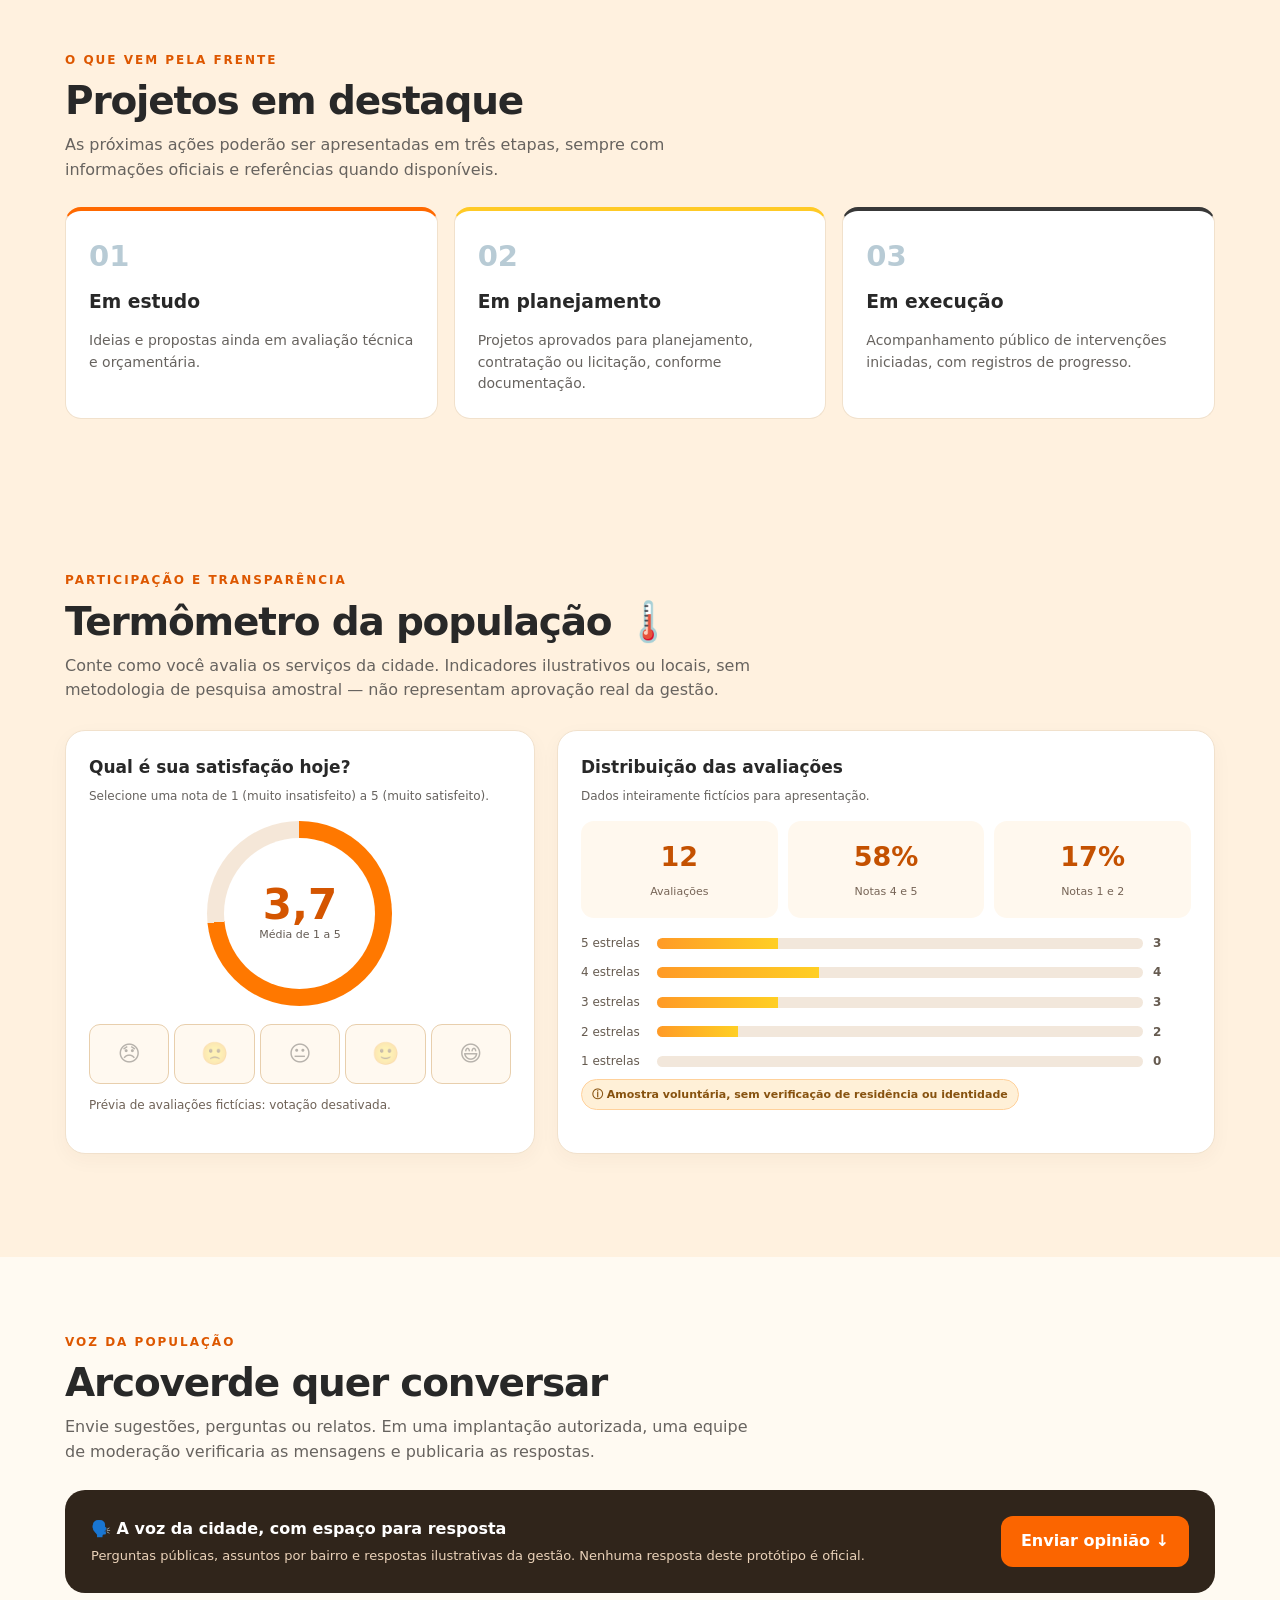
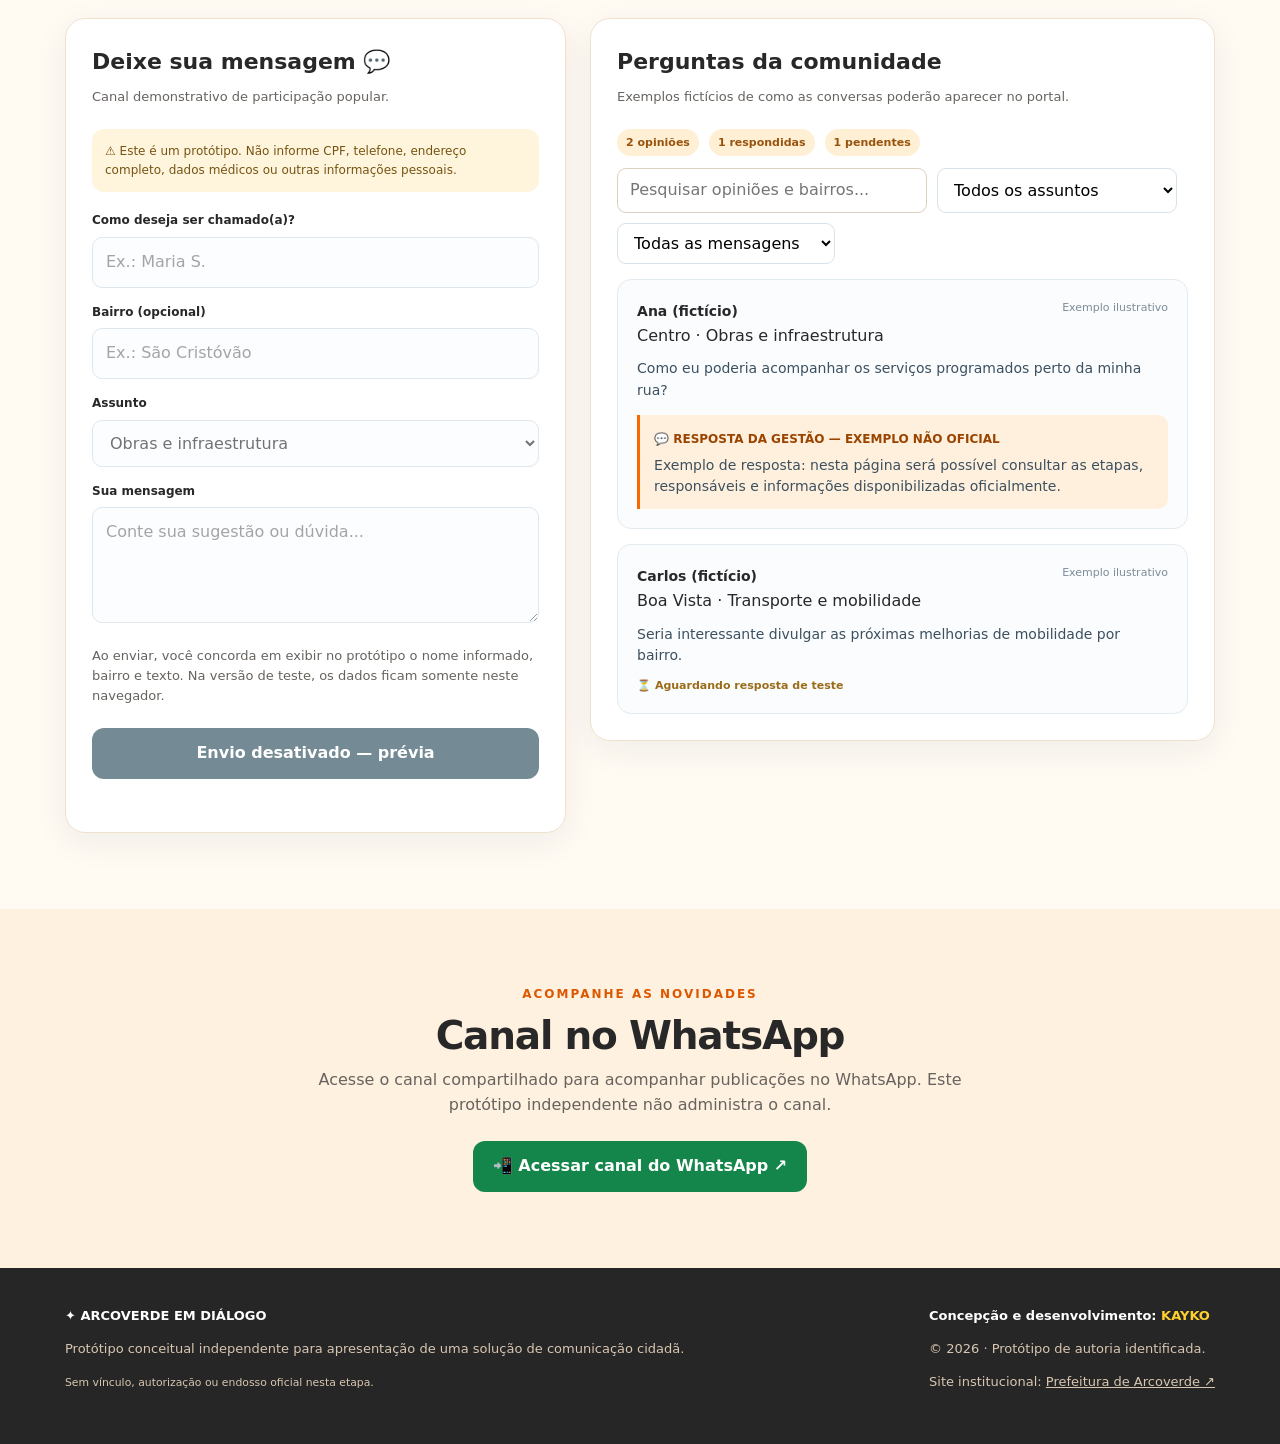
==== commit beb8130f: "Rename apresentacao.html to index.html" ====
--- a/index.html
+++ b/index.html
@@ -40,7 +40,7 @@
 .dashboard-grid{display:grid;grid-template-columns:1fr 1.4fr;gap:22px;margin:27px 0}.metric{background:white;border:1px solid var(--edge);padding:23px;border-radius:20px;box-shadow:0 6px 20px #4627000a}.metric h3{font-size:17px;margin:0 0 6px}.metric p{font-size:12px;color:var(--muted);margin:0 0 16px}.gauge{--pct:0;display:grid;place-items:center;margin:10px auto 18px;width:185px;aspect-ratio:1;border-radius:100%;background:conic-gradient(#ff7800 calc(var(--pct)*1%),#f5e7d8 0);position:relative}.gauge:before{content:'';position:absolute;inset:17px;background:white;border-radius:50%}.gauge-content{position:relative;text-align:center}.gauge-content b{font-size:42px;color:#d45500;line-height:1}.gauge-content small{display:block;font-size:11px;color:#645b53}.stars{display:flex;gap:5px;flex-wrap:wrap}.star-choice{flex:1;min-width:46px;border:1px solid #e8cfad;border-radius:11px;padding:12px 7px;background:#fff9f0;font-size:22px;cursor:pointer}.star-choice:hover,.star-choice:focus-visible,.star-choice.selected{background:#ffd12e;border-color:#c26000;outline-offset:2px}.vote-foot{font-size:12px;margin-top:12px;color:#6f6257}.bars{display:grid;gap:11px;margin-top:16px}.barrow{display:grid;grid-template-columns:66px 1fr 38px;gap:10px;align-items:center;font-size:12px;color:#665b50}.track{height:11px;background:#f2e7db;border-radius:50px;overflow:hidden}.fill{height:100%;width:0;background:linear-gradient(90deg,#ff9a26,#ffcf24);transition:width .4s}.stat-grid{display:grid;grid-template-columns:repeat(3,1fr);gap:10px}.stat{background:#fff8ee;border-radius:13px;padding:15px 9px;text-align:center}.stat b{font-size:27px;display:block;color:#c45100}.stat span{font-size:11px;color:#776557}.section-tag{background:#fff0d7;border:1px solid #ffd19b;color:#87520f;display:inline-block;padding:6px 10px;border-radius:30px;font-size:11px;font-weight:800;margin:8px 0 20px}.searchbox{width:100%;max-width:310px;border:1px solid #ddd0bf;border-radius:9px;padding:9px 12px}.dialogo-strip{background:#30251b;color:#fff;padding:26px;border-radius:20px;display:flex;gap:20px;justify-content:space-between;align-items:center;margin-bottom:25px}.dialogo-strip p{font-size:13px;color:#ead2b9;margin:4px 0 0}.dialogo-strip a{white-space:nowrap}.reaction-line{display:flex;gap:8px;align-items:center;flex-wrap:wrap;margin-top:10px}.reaction-line .mini{background:#fff7e8;color:#8b4b00;border-color:#edcc9f}.reaction-line .mini:disabled{opacity:.6;cursor:not-allowed}.opinion-summary{display:flex;gap:10px;align-items:center;flex-wrap:wrap;margin:8px 0 12px}.opinion-chip{font-size:11px;font-weight:800;border-radius:100px;background:#ffefd5;padding:5px 9px;color:#98530c}.search-extra{display:flex;gap:9px;flex-wrap:wrap}.search-extra select{max-width:220px}.empty-note{font-size:13px;color:#776b5e}.pitch-mode .star-choice{cursor:default}@media(max-width:900px){.dashboard-grid{grid-template-columns:1fr}}@media(max-width:610px){.stat-grid{grid-template-columns:repeat(3,1fr)}.dialogo-strip{display:block}.dialogo-strip a{margin-top:14px}.barrow{grid-template-columns:52px 1fr 28px}}
 </style>
 </head>
-<body class="functional">
+<body class="pitch-mode">
 <div class="demo-stamp" aria-hidden="true"></div>
 <div class="top-note">PROTÓTIPO INDEPENDENTE · Não é um canal oficial da Prefeitura de Arcoverde nem do prefeito.</div>
 <div class="demo-banner">PRÉVIA EXCLUSIVA · CONCEITO ORIGINAL KAYKO · APRESENTAÇÃO — ENVIO DESATIVADO</div>
@@ -59,7 +59,7 @@
 <div class="dialog" id="replyDialog" role="dialog" aria-modal="true" aria-labelledby="replyTitle"><div class="modal"><h3 id="replyTitle">Resposta simulada</h3><p style="font-size:13px;color:#66788b">Somente para testar a aparência do site. Isto NÃO representa resposta real do prefeito ou da Prefeitura.</p><textarea id="replyText" placeholder="Digite uma resposta de teste..."></textarea><div class="buttons"><button class="btn alt" type="button" id="cancelReply">Cancelar</button><button class="btn" type="button" id="saveReply">Salvar resposta de teste</button></div></div></div>
 <script>
 'use strict';
-const PRESENTATION = false;
+const PRESENTATION = true;
 const KEY='kayko_arcoverde_prototipo_v2';
 const RATING_KEY='kayko_arcoverde_satisfacao_v1';
 const exampleRatings=[2,3,3,4,4,5,4,3,5,2,4,5];
@@ -85,4 +85,4 @@
 $('ratingButtons').addEventListener('click',event=>{const btn=event.target.closest('[data-rate]');if(!btn||PRESENTATION)return;const rate=Number(btn.dataset.rate);if(survey.mine){const idx=survey.votes.lastIndexOf(survey.mine);if(idx>=0)survey.votes.splice(idx,1);}survey.votes.push(rate);survey.mine=rate;try{localStorage.setItem(RATING_KEY,JSON.stringify(survey));}catch{$('ratingStatus').textContent='Não foi possível salvar a avaliação neste navegador.';}renderSurvey();});
 renderSurvey();
 </script>
-</body></html>+</body></html>
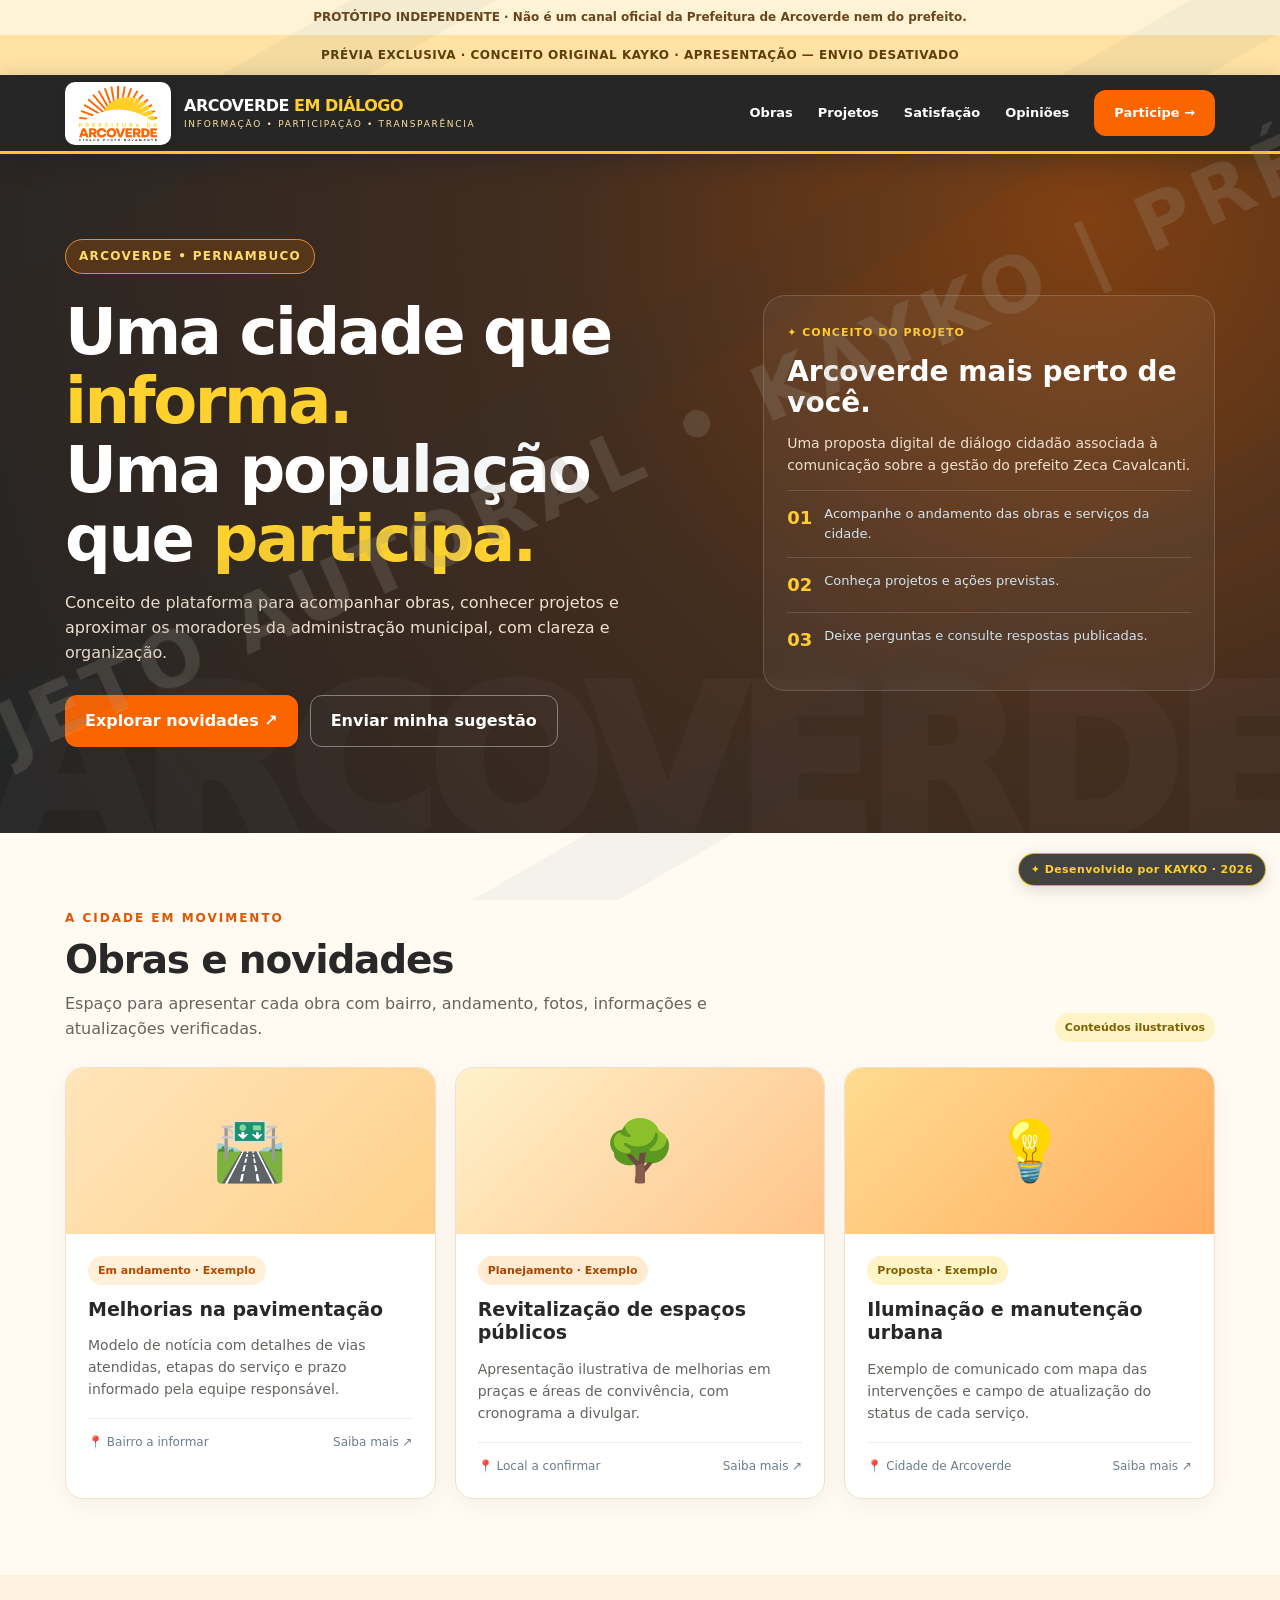
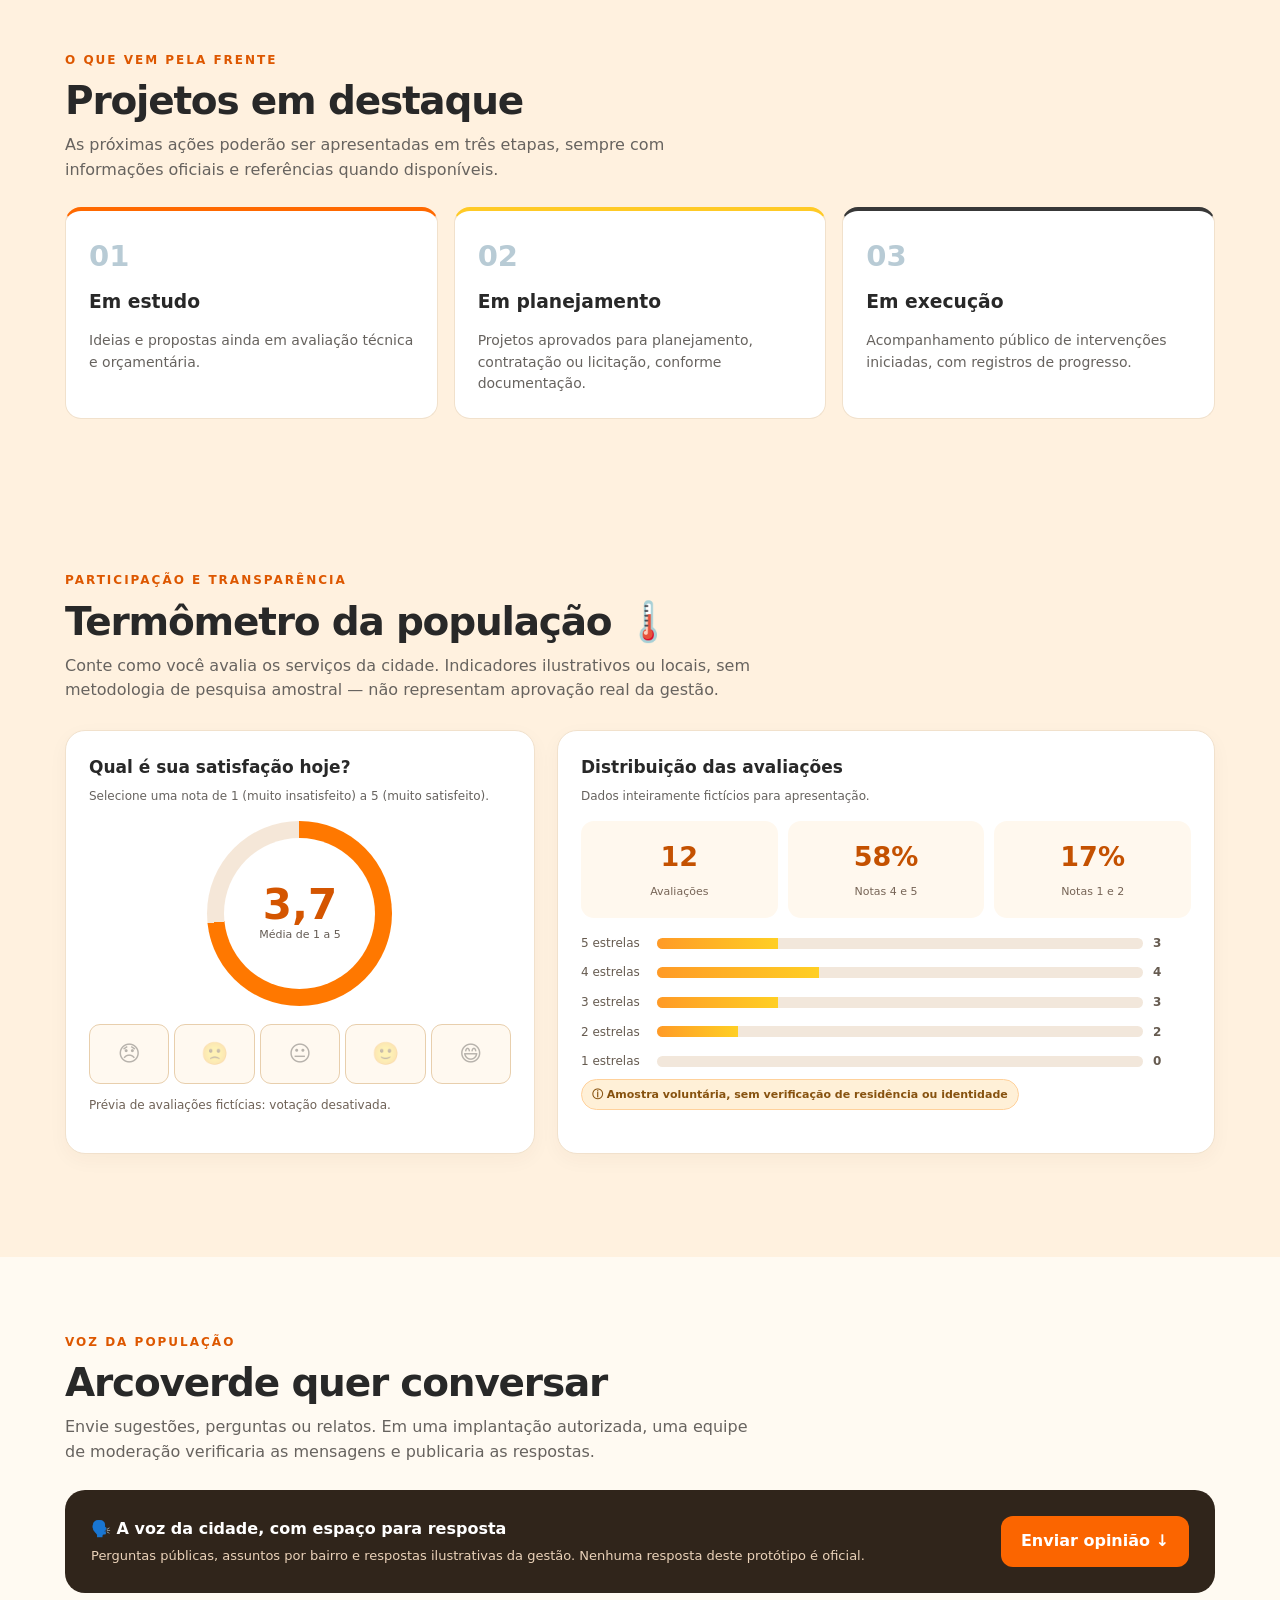
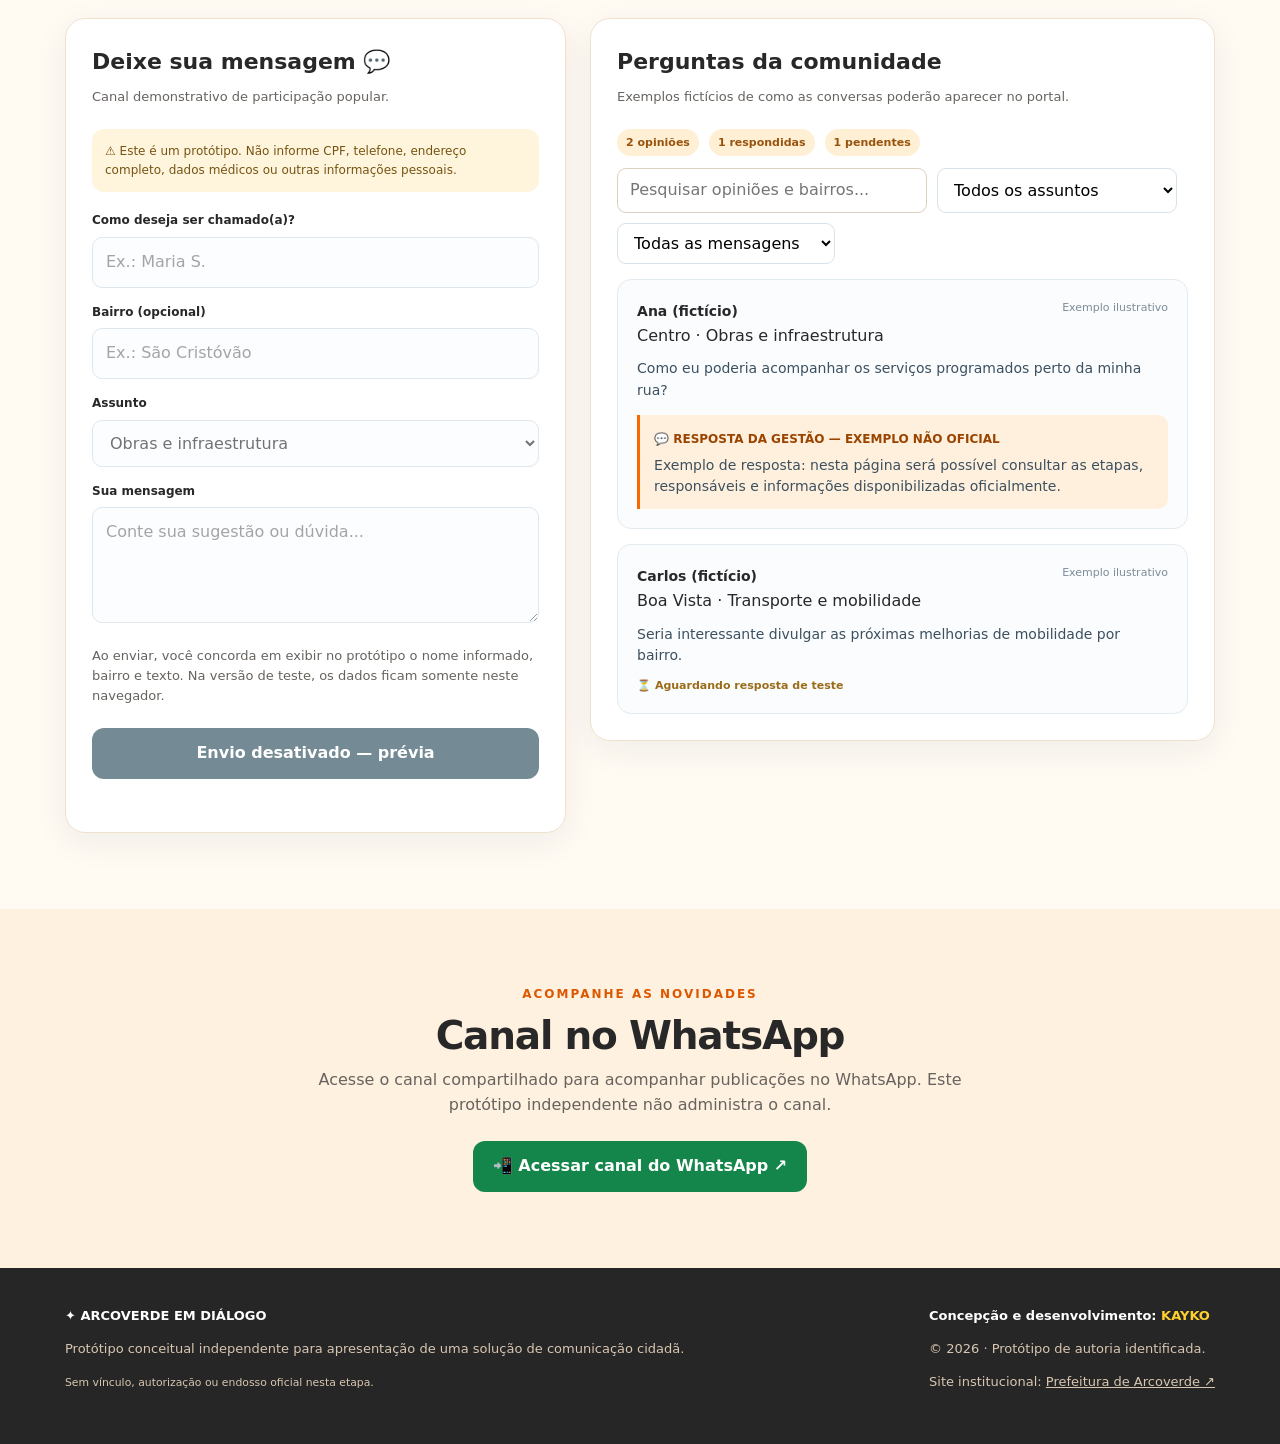
==== commit 16a2d604: "Rename apresentacao.html to index.html" ====
--- a/index.html
+++ b/index.html
@@ -38,6 +38,12 @@
 
 /* Painel de participação cidadã — conceito Kayko */
 .dashboard-grid{display:grid;grid-template-columns:1fr 1.4fr;gap:22px;margin:27px 0}.metric{background:white;border:1px solid var(--edge);padding:23px;border-radius:20px;box-shadow:0 6px 20px #4627000a}.metric h3{font-size:17px;margin:0 0 6px}.metric p{font-size:12px;color:var(--muted);margin:0 0 16px}.gauge{--pct:0;display:grid;place-items:center;margin:10px auto 18px;width:185px;aspect-ratio:1;border-radius:100%;background:conic-gradient(#ff7800 calc(var(--pct)*1%),#f5e7d8 0);position:relative}.gauge:before{content:'';position:absolute;inset:17px;background:white;border-radius:50%}.gauge-content{position:relative;text-align:center}.gauge-content b{font-size:42px;color:#d45500;line-height:1}.gauge-content small{display:block;font-size:11px;color:#645b53}.stars{display:flex;gap:5px;flex-wrap:wrap}.star-choice{flex:1;min-width:46px;border:1px solid #e8cfad;border-radius:11px;padding:12px 7px;background:#fff9f0;font-size:22px;cursor:pointer}.star-choice:hover,.star-choice:focus-visible,.star-choice.selected{background:#ffd12e;border-color:#c26000;outline-offset:2px}.vote-foot{font-size:12px;margin-top:12px;color:#6f6257}.bars{display:grid;gap:11px;margin-top:16px}.barrow{display:grid;grid-template-columns:66px 1fr 38px;gap:10px;align-items:center;font-size:12px;color:#665b50}.track{height:11px;background:#f2e7db;border-radius:50px;overflow:hidden}.fill{height:100%;width:0;background:linear-gradient(90deg,#ff9a26,#ffcf24);transition:width .4s}.stat-grid{display:grid;grid-template-columns:repeat(3,1fr);gap:10px}.stat{background:#fff8ee;border-radius:13px;padding:15px 9px;text-align:center}.stat b{font-size:27px;display:block;color:#c45100}.stat span{font-size:11px;color:#776557}.section-tag{background:#fff0d7;border:1px solid #ffd19b;color:#87520f;display:inline-block;padding:6px 10px;border-radius:30px;font-size:11px;font-weight:800;margin:8px 0 20px}.searchbox{width:100%;max-width:310px;border:1px solid #ddd0bf;border-radius:9px;padding:9px 12px}.dialogo-strip{background:#30251b;color:#fff;padding:26px;border-radius:20px;display:flex;gap:20px;justify-content:space-between;align-items:center;margin-bottom:25px}.dialogo-strip p{font-size:13px;color:#ead2b9;margin:4px 0 0}.dialogo-strip a{white-space:nowrap}.reaction-line{display:flex;gap:8px;align-items:center;flex-wrap:wrap;margin-top:10px}.reaction-line .mini{background:#fff7e8;color:#8b4b00;border-color:#edcc9f}.reaction-line .mini:disabled{opacity:.6;cursor:not-allowed}.opinion-summary{display:flex;gap:10px;align-items:center;flex-wrap:wrap;margin:8px 0 12px}.opinion-chip{font-size:11px;font-weight:800;border-radius:100px;background:#ffefd5;padding:5px 9px;color:#98530c}.search-extra{display:flex;gap:9px;flex-wrap:wrap}.search-extra select{max-width:220px}.empty-note{font-size:13px;color:#776b5e}.pitch-mode .star-choice{cursor:default}@media(max-width:900px){.dashboard-grid{grid-template-columns:1fr}}@media(max-width:610px){.stat-grid{grid-template-columns:repeat(3,1fr)}.dialogo-strip{display:block}.dialogo-strip a{margin-top:14px}.barrow{grid-template-columns:52px 1fr 28px}}
+
+/* Marca d’água de autoria — desenvolvedor Kayko */
+body::after{content:"PROJETO AUTORAL • KAYKO  |  PRÉVIA";position:fixed;left:50%;top:50%;transform:translate(-50%,-50%) rotate(-24deg);width:max-content;max-width:none;font-size:clamp(28px,6vw,84px);font-weight:900;letter-spacing:.08em;color:rgba(70,52,33,.105);text-shadow:0 1px 0 rgba(255,255,255,.12);pointer-events:none;user-select:none;z-index:1000;text-align:center;white-space:nowrap}
+.autoria-kayko{position:fixed;right:14px;bottom:14px;z-index:1001;pointer-events:none;background:rgba(34,34,34,.85);border:1px solid rgba(255,209,46,.75);border-radius:999px;padding:7px 12px;font-size:11px;font-weight:800;letter-spacing:.04em;color:#ffd12e;box-shadow:0 4px 16px #0002}
+@media(max-width:600px){.autoria-kayko{right:8px;bottom:8px;font-size:9px;padding:6px 9px}body::after{font-size:clamp(25px,7vw,46px)}}
+@media print{body::after{-webkit-print-color-adjust:exact;print-color-adjust:exact}.autoria-kayko{-webkit-print-color-adjust:exact;print-color-adjust:exact}}
 </style>
 </head>
 <body class="pitch-mode">
@@ -85,4 +91,5 @@
 $('ratingButtons').addEventListener('click',event=>{const btn=event.target.closest('[data-rate]');if(!btn||PRESENTATION)return;const rate=Number(btn.dataset.rate);if(survey.mine){const idx=survey.votes.lastIndexOf(survey.mine);if(idx>=0)survey.votes.splice(idx,1);}survey.votes.push(rate);survey.mine=rate;try{localStorage.setItem(RATING_KEY,JSON.stringify(survey));}catch{$('ratingStatus').textContent='Não foi possível salvar a avaliação neste navegador.';}renderSurvey();});
 renderSurvey();
 </script>
+<div class="autoria-kayko" aria-label="Projeto desenvolvido por Kayko">✦ Desenvolvido por KAYKO · 2026</div>
 </body></html>
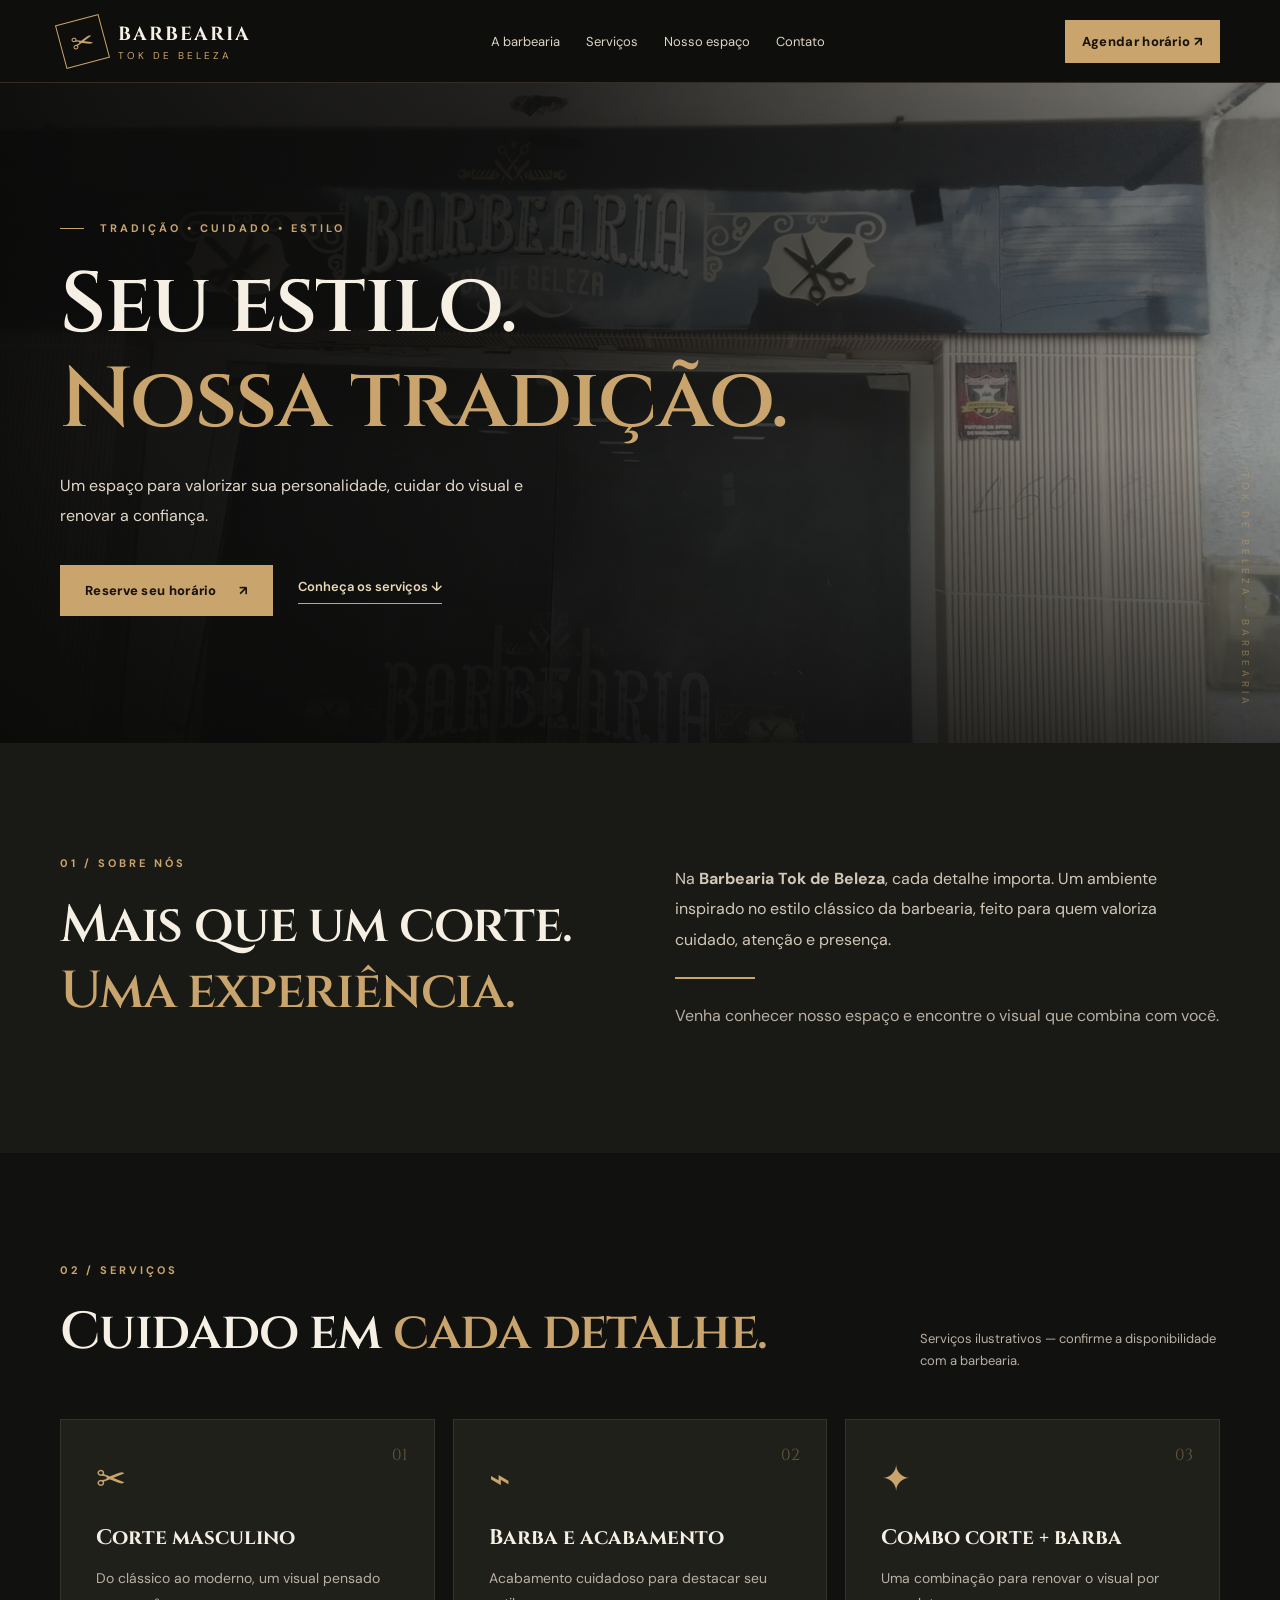
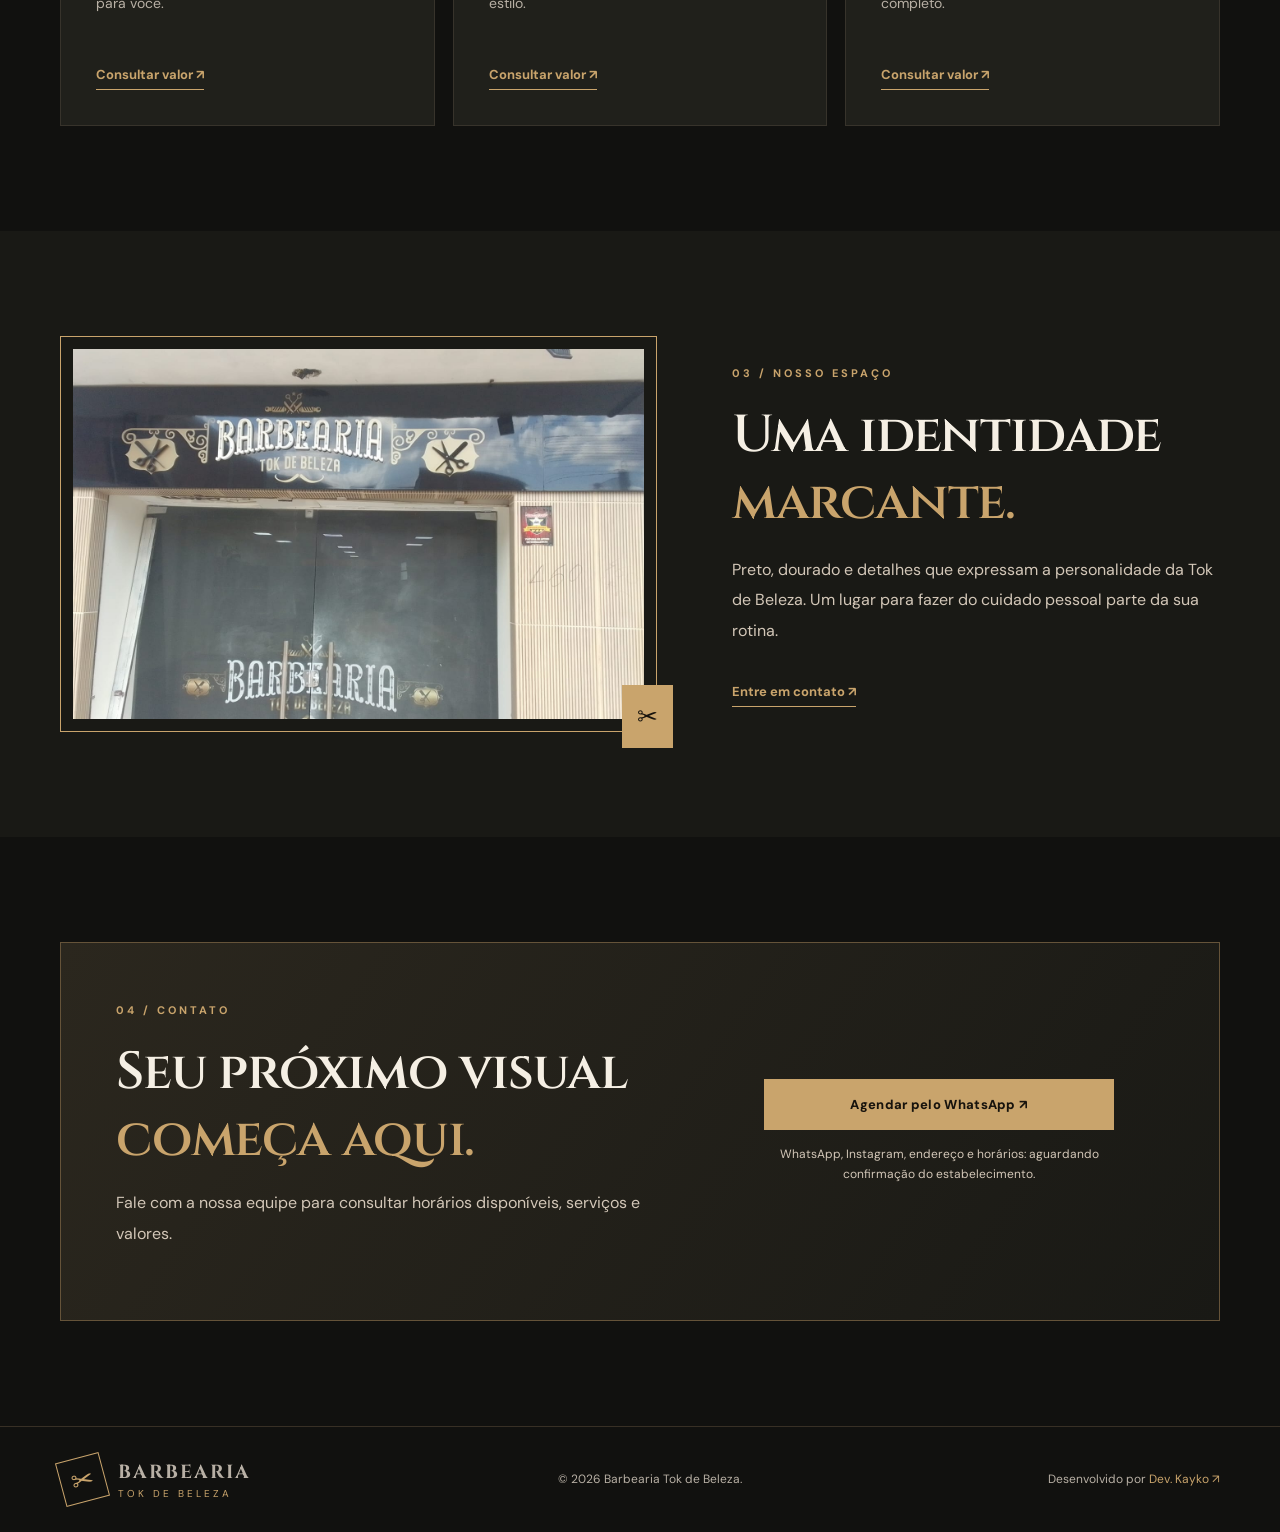
==== commit 0ee0f236: "Add files via upload" ====
--- a/index.html
+++ b/index.html
@@ -1,95 +1,37 @@
 <!DOCTYPE html>
 <html lang="pt-BR">
 <head>
-<meta charset="UTF-8"><meta name="viewport" content="width=device-width,initial-scale=1">
-<meta name="theme-color" content="#252525">
-<meta name="description" content="Conceito independente de portal de obras, projetos e diálogo com a população de Arcoverde - PE.">
-<title>Arcoverde em Diálogo | Projeto Kayko</title>
-<style>
-:root{--navy:#102d49;--navy2:#163b5c;--teal:#12a594;--gold:#f5b94b;--paper:#f4f7fa;--ink:#19324b;--muted:#66788b;--edge:#e0e9f0;--white:#fff}*{box-sizing:border-box}html{scroll-behavior:smooth}body{margin:0;background:var(--paper);color:var(--ink);font-family:system-ui,-apple-system,"Segoe UI",Arial,sans-serif;line-height:1.55}a{color:inherit;text-decoration:none}button,input,textarea,select{font:inherit}button{cursor:pointer}.wrap{width:min(1150px,calc(100% - 38px));margin:auto}.top-note{padding:8px 12px;background:#fff5d9;color:#654a16;text-align:center;font-size:12px;font-weight:700}.header{position:sticky;top:0;z-index:20;background:rgba(16,45,73,.97);color:white;box-shadow:0 7px 23px #071e3040}.nav{display:flex;align-items:center;justify-content:space-between;gap:14px;min-height:76px}.brand{display:flex;align-items:center;gap:12px;font-weight:900;letter-spacing:-.5px;line-height:1.1}.symbol{width:44px;height:44px;background:linear-gradient(135deg,#1cc6b4,#f5c668);border-radius:13px;display:grid;place-items:center;color:#0b3448;font-size:23px}.brand small{display:block;font-weight:500;letter-spacing:1.7px;color:#a4c9d6;font-size:9px;margin-top:5px}.links{display:flex;gap:25px;align-items:center;font-size:13px;font-weight:700}.links a:hover{color:#7de1d4}.nav-cta,.btn{background:var(--teal);color:white;border:0;border-radius:12px;padding:13px 20px;font-weight:800;display:inline-flex;gap:7px;align-items:center;justify-content:center}.btn:hover,.nav-cta:hover{filter:brightness(.94)}.btn.alt{color:var(--navy);background:#fff;border:1px solid #dbe5ee}.btn.ghost{background:transparent;border:1px solid #ffffff66}.hero{background:radial-gradient(circle at 90% 12%,#2a647c 0,#112d4c 45%,#0b263f 100%);color:white;position:relative;overflow:hidden}.hero:after{content:'ARCOVERDE';font-weight:1000;font-size:clamp(75px,16vw,250px);letter-spacing:-10px;position:absolute;bottom:-92px;right:-20px;color:#ffffff07;pointer-events:none}.hero .inner{padding:85px 0 86px;display:grid;grid-template-columns:1.18fr .82fr;gap:48px;align-items:center;position:relative;z-index:1}.eyebrow{display:inline-block;border:1px solid #55b9b3;background:#1a5364;border-radius:99px;padding:7px 13px;color:#b8eee5;font-size:12px;font-weight:900;letter-spacing:1.3px;text-transform:uppercase}.hero h1{font-size:clamp(38px,5vw,66px);line-height:1.08;letter-spacing:-2.4px;margin:24px 0 17px}.hero h1 em{color:#5ce0cd;font-style:normal}.hero p{font-size:16px;max-width:560px;color:#c5d8e8}.hero-actions{display:flex;gap:12px;flex-wrap:wrap;margin-top:29px}.highlight{background:#ffffff0d;border:1px solid #ffffff29;backdrop-filter:blur(8px);padding:23px;border-radius:22px}.highlight .big{font-weight:900;font-size:28px;line-height:1.12;margin:12px 0}.highlight p{font-size:14px}.highlight-tag{font-size:11px;letter-spacing:1px;font-weight:900;color:#8eead7}.fact{display:flex;gap:12px;padding:13px 0;border-top:1px solid #ffffff22;font-size:13px;color:#d4e4ed}.fact b{color:#f6c461;font-size:18px}.section{padding:76px 0}.section-title{display:flex;justify-content:space-between;align-items:end;gap:20px;margin-bottom:25px}.kicker{font-size:12px;letter-spacing:2px;font-weight:900;color:#079d8c;text-transform:uppercase}.section h2{font-size:clamp(27px,3.3vw,39px);line-height:1.18;letter-spacing:-1.2px;margin:9px 0}.section p.intro{max-width:700px;color:var(--muted);margin:0}.grid{display:grid;grid-template-columns:repeat(3,minmax(0,1fr));gap:19px}.card{background:white;border:1px solid var(--edge);border-radius:18px;overflow:hidden;box-shadow:0 7px 24px #113a5c0b}.visual{height:166px;display:flex;align-items:center;justify-content:center;background:linear-gradient(135deg,#bfd5de,#e8f2f2);font-size:59px;position:relative}.visual.a{background:linear-gradient(135deg,#bfd7e4,#a2c6d3)}.visual.b{background:linear-gradient(135deg,#cee9dd,#8acbb8)}.visual.c{background:linear-gradient(135deg,#f2dfbb,#e7c289)}.pill{display:inline-block;background:#e4f7f3;color:#058a7d;font-size:11px;font-weight:900;padding:6px 10px;border-radius:99px}.pill.yellow{background:#fff1ce;color:#8b5e07}.pill.blue{background:#e5effb;color:#265c92}.card-body{padding:22px}.card h3{font-size:19px;line-height:1.25;margin:13px 0 9px}.card p{color:var(--muted);font-size:14px;min-height:66px}.meta{display:flex;justify-content:space-between;align-items:center;font-size:12px;color:#6c7d8c;border-top:1px solid #e7eff4;padding-top:14px;margin-top:17px}.soft{background:#eaf2f6}.timeline{display:grid;grid-template-columns:repeat(3,minmax(0,1fr));gap:16px}.phase{background:white;border:1px solid var(--edge);border-radius:16px;padding:23px;border-top:4px solid var(--teal)}.phase:nth-child(2){border-top-color:#f0b84d}.phase:nth-child(3){border-top-color:#4d90d1}.phase b{font-size:29px;color:#b8cbd5}.phase h3{margin:8px 0}.phase p{color:var(--muted);font-size:14px;margin-bottom:0}.talk-layout{display:grid;grid-template-columns:.89fr 1.11fr;gap:24px;align-items:start}.formbox,.messages{background:white;border:1px solid var(--edge);border-radius:20px;padding:26px;box-shadow:0 9px 35px #133c5810}.formbox h3,.messages h3{margin:0 0 8px;font-size:22px}.formbox p,.messages>.desc{color:var(--muted);font-size:13px;margin:0 0 22px}.field{margin:0 0 15px}.field label{display:block;font-weight:800;font-size:12px;margin-bottom:7px}.field input,.field select,.field textarea{border:1px solid #cad9e3;border-radius:10px;padding:12px 13px;outline:none;width:100%;background:#fbfdff;color:var(--ink)}.field textarea{resize:vertical;min-height:116px}.field input:focus,.field textarea:focus,.field select:focus{border-color:var(--teal);box-shadow:0 0 0 3px #12a5941b}.privacy{font-size:11px;color:#748594;margin-bottom:15px}.post{border:1px solid #e2ebf0;background:#fafcfd;padding:19px;border-radius:14px;margin-top:15px}.post-head{display:flex;justify-content:space-between;gap:8px;align-items:start}.post strong{font-size:14px}.post small{font-size:11px;color:#7c8c99}.post p{font-size:14px;margin:10px 0;color:#3c5060;overflow-wrap:anywhere}.answer{border-left:3px solid var(--teal);padding:11px 14px;background:#eaf9f6;border-radius:0 10px 10px 0;margin-top:13px}.answer strong{color:#04796f;font-size:12px}.answer p{margin:4px 0 0}.pending{font-size:11px;color:#9b6c17;font-weight:800}.tools{display:flex;gap:10px;flex-wrap:wrap;margin-bottom:15px}.tools select{border:1px solid #d7e3eb;border-radius:9px;padding:9px 12px;max-width:100%;background:white}.mini{background:white;color:#225c75;border:1px solid #bcd5e1;border-radius:8px;font-size:11px;padding:7px 10px;font-weight:800}.notice{padding:13px;border-radius:12px;background:#fff5dd;color:#765412;font-size:12px;margin-bottom:19px}.footer{background:#0d2a44;color:#a9c6d8;padding:38px 0;font-size:13px}.foot-flex{display:flex;justify-content:space-between;gap:30px;flex-wrap:wrap}.footer strong{color:white}.footer a{text-decoration:underline}.dialog{position:fixed;inset:0;background:#061827af;z-index:50;display:none;place-items:center;padding:20px}.dialog.open{display:grid}.modal{background:white;padding:27px;border-radius:18px;max-width:490px;width:100%}.modal textarea{width:100%;min-height:100px;border:1px solid #ccdbe4;border-radius:10px;padding:12px;margin:13px 0}.modal .buttons{display:flex;justify-content:flex-end;gap:9px}.status{font-weight:800;color:#107d72;font-size:12px;margin-top:10px;min-height:17px}.demo-stamp{display:none}.pitch-mode .demo-stamp{display:block;position:fixed;inset:0;z-index:18;pointer-events:none;background:repeating-linear-gradient(150deg,transparent 0px,transparent 175px,#0e46620b 176px,#0e46620b 248px,transparent 249px,transparent 420px)}.pitch-mode .demo-banner{display:block}.demo-banner{display:none;background:#ffe2a4;color:#5b400b;text-align:center;padding:11px 15px;font-size:12px;font-weight:900;letter-spacing:.5px}.pitch-mode form input,.pitch-mode form textarea,.pitch-mode form select{opacity:.65}.pitch-mode #submitMessage{background:#748b95}.developer-credit{color:#70dfd0;font-weight:800}@media(max-width:900px){.links{gap:10px}.links a:not(.nav-cta){display:none}.hero .inner{grid-template-columns:1fr;gap:25px;padding:61px 0}.hero h1{max-width:680px}.grid{grid-template-columns:repeat(2,1fr)}.timeline{grid-template-columns:1fr}.talk-layout{grid-template-columns:1fr}}@media(max-width:610px){.wrap{width:min(100% - 28px,1150px)}.grid{grid-template-columns:1fr}.section{padding:55px 0}.section-title{align-items:start;display:block}.highlight{padding:20px}.formbox,.messages{padding:19px}.hero h1{letter-spacing:-1.2px}.hero-actions .btn{width:100%}.nav-cta{padding:10px;font-size:11px}.symbol{width:36px;height:36px}.brand{font-size:13px}}
-
-
-/* Identidade visual inspirada na logomarca fornecida: laranja, amarelo e grafite. */
-:root{--navy:#252525;--navy2:#333333;--teal:#fa6500;--gold:#ffd12e;--paper:#fffaf2;--ink:#282828;--muted:#67635f;--edge:#f1e1cc;--white:#fff}
-body{background:var(--paper)}
-.header{background:rgba(34,34,34,.98);border-bottom:3px solid #ffca26}
-.logo-frame{display:grid;place-items:center;background:#fff;padding:4px 8px;border-radius:10px;min-width:97px;height:63px;box-shadow:0 2px 12px #00000022}
-.logo-frame img{height:55px;width:90px;object-fit:contain;display:block}
-.brand{gap:13px}.brand small{color:#ffe2a2}.brand .brand-accent{color:#ffcf2d!important}
-.nav-cta,.btn{background:#fb6500;color:#fff}
-.links a:hover,.developer-credit{color:#ffd12e}
-.hero{background:radial-gradient(circle at 85% 10%,#804012 0,#432d1f 42%,#242424 100%)}
-.hero h1 em{color:#ffd12e}.hero p{color:#f0e0ce}
-.eyebrow{color:#ffdc69;border-color:#ec8b36;background:#563619}
-.highlight-tag,.kicker{color:#dd5700}.highlight-tag{color:#ffcd33}
-.fact b{color:#ffcd33}
-.visual,.visual.a{background:linear-gradient(135deg,#ffe5bb,#ffd08a)}
-.visual.b{background:linear-gradient(135deg,#fff1cb,#ffc48a)}
-.visual.c{background:linear-gradient(135deg,#ffdc90,#ffac60)}
-.soft{background:#fff1df}
-.pill{background:#fff0d9;color:#b34a00}.pill.blue{background:#ffebd2;color:#a54500}.pill.yellow{background:#fff4c5;color:#806000}
-.phase{border-top-color:#ff6900}.phase:nth-child(2){border-top-color:#ffca26}.phase:nth-child(3){border-top-color:#383838}
-.field input:focus,.field textarea:focus,.field select:focus{box-shadow:0 0 0 3px #ff6b0024}
-.answer{border-left-color:#f86a00;background:#fff0dd}.answer strong{color:#9b4400}
-.mini{color:#a94b06;border-color:#e9bd96}.status{color:#ab4a00}
-.footer{background:#262626;color:#d8c6b1}.footer strong{color:#fff}
-.top-note{background:#fff3d6;color:#69451c}
-@media(max-width:610px){.logo-frame{height:48px;min-width:67px;padding:3px}.logo-frame img{height:42px;width:66px}.brand{font-size:12px;gap:8px}.brand small{font-size:7px;letter-spacing:.6px}.nav{gap:8px}}
-
-/* Painel de participação cidadã — conceito Kayko */
-.dashboard-grid{display:grid;grid-template-columns:1fr 1.4fr;gap:22px;margin:27px 0}.metric{background:white;border:1px solid var(--edge);padding:23px;border-radius:20px;box-shadow:0 6px 20px #4627000a}.metric h3{font-size:17px;margin:0 0 6px}.metric p{font-size:12px;color:var(--muted);margin:0 0 16px}.gauge{--pct:0;display:grid;place-items:center;margin:10px auto 18px;width:185px;aspect-ratio:1;border-radius:100%;background:conic-gradient(#ff7800 calc(var(--pct)*1%),#f5e7d8 0);position:relative}.gauge:before{content:'';position:absolute;inset:17px;background:white;border-radius:50%}.gauge-content{position:relative;text-align:center}.gauge-content b{font-size:42px;color:#d45500;line-height:1}.gauge-content small{display:block;font-size:11px;color:#645b53}.stars{display:flex;gap:5px;flex-wrap:wrap}.star-choice{flex:1;min-width:46px;border:1px solid #e8cfad;border-radius:11px;padding:12px 7px;background:#fff9f0;font-size:22px;cursor:pointer}.star-choice:hover,.star-choice:focus-visible,.star-choice.selected{background:#ffd12e;border-color:#c26000;outline-offset:2px}.vote-foot{font-size:12px;margin-top:12px;color:#6f6257}.bars{display:grid;gap:11px;margin-top:16px}.barrow{display:grid;grid-template-columns:66px 1fr 38px;gap:10px;align-items:center;font-size:12px;color:#665b50}.track{height:11px;background:#f2e7db;border-radius:50px;overflow:hidden}.fill{height:100%;width:0;background:linear-gradient(90deg,#ff9a26,#ffcf24);transition:width .4s}.stat-grid{display:grid;grid-template-columns:repeat(3,1fr);gap:10px}.stat{background:#fff8ee;border-radius:13px;padding:15px 9px;text-align:center}.stat b{font-size:27px;display:block;color:#c45100}.stat span{font-size:11px;color:#776557}.section-tag{background:#fff0d7;border:1px solid #ffd19b;color:#87520f;display:inline-block;padding:6px 10px;border-radius:30px;font-size:11px;font-weight:800;margin:8px 0 20px}.searchbox{width:100%;max-width:310px;border:1px solid #ddd0bf;border-radius:9px;padding:9px 12px}.dialogo-strip{background:#30251b;color:#fff;padding:26px;border-radius:20px;display:flex;gap:20px;justify-content:space-between;align-items:center;margin-bottom:25px}.dialogo-strip p{font-size:13px;color:#ead2b9;margin:4px 0 0}.dialogo-strip a{white-space:nowrap}.reaction-line{display:flex;gap:8px;align-items:center;flex-wrap:wrap;margin-top:10px}.reaction-line .mini{background:#fff7e8;color:#8b4b00;border-color:#edcc9f}.reaction-line .mini:disabled{opacity:.6;cursor:not-allowed}.opinion-summary{display:flex;gap:10px;align-items:center;flex-wrap:wrap;margin:8px 0 12px}.opinion-chip{font-size:11px;font-weight:800;border-radius:100px;background:#ffefd5;padding:5px 9px;color:#98530c}.search-extra{display:flex;gap:9px;flex-wrap:wrap}.search-extra select{max-width:220px}.empty-note{font-size:13px;color:#776b5e}.pitch-mode .star-choice{cursor:default}@media(max-width:900px){.dashboard-grid{grid-template-columns:1fr}}@media(max-width:610px){.stat-grid{grid-template-columns:repeat(3,1fr)}.dialogo-strip{display:block}.dialogo-strip a{margin-top:14px}.barrow{grid-template-columns:52px 1fr 28px}}
-
-/* Marca d’água de autoria — desenvolvedor Kayko */
-body::after{content:"PROJETO AUTORAL • KAYKO  |  PRÉVIA";position:fixed;left:50%;top:50%;transform:translate(-50%,-50%) rotate(-24deg);width:max-content;max-width:none;font-size:clamp(28px,6vw,84px);font-weight:900;letter-spacing:.08em;color:rgba(70,52,33,.105);text-shadow:0 1px 0 rgba(255,255,255,.12);pointer-events:none;user-select:none;z-index:1000;text-align:center;white-space:nowrap}
-.autoria-kayko{position:fixed;right:14px;bottom:14px;z-index:1001;pointer-events:none;background:rgba(34,34,34,.85);border:1px solid rgba(255,209,46,.75);border-radius:999px;padding:7px 12px;font-size:11px;font-weight:800;letter-spacing:.04em;color:#ffd12e;box-shadow:0 4px 16px #0002}
-@media(max-width:600px){.autoria-kayko{right:8px;bottom:8px;font-size:9px;padding:6px 9px}body::after{font-size:clamp(25px,7vw,46px)}}
-@media print{body::after{-webkit-print-color-adjust:exact;print-color-adjust:exact}.autoria-kayko{-webkit-print-color-adjust:exact;print-color-adjust:exact}}
-</style>
+  <meta charset="UTF-8">
+  <meta name="viewport" content="width=device-width, initial-scale=1">
+  <meta name="theme-color" content="#11110f">
+  <meta name="description" content="Barbearia Tok de Beleza — cortes, barba e estilo. Conheça nosso espaço e entre em contato para agendar seu horário.">
+  <title>Barbearia Tok de Beleza | Estilo e tradição</title>
+  <link rel="preconnect" href="https://fonts.googleapis.com">
+  <link rel="preconnect" href="https://fonts.gstatic.com" crossorigin>
+  <link href="https://fonts.googleapis.com/css2?family=Cinzel:wght@400;600;700&family=DM+Sans:wght@400;500;600;700&display=swap" rel="stylesheet">
+  <link rel="stylesheet" href="style.css">
 </head>
-<body class="pitch-mode">
-<div class="demo-stamp" aria-hidden="true"></div>
-<div class="top-note">PROTÓTIPO INDEPENDENTE · Não é um canal oficial da Prefeitura de Arcoverde nem do prefeito.</div>
-<div class="demo-banner">PRÉVIA EXCLUSIVA · CONCEITO ORIGINAL KAYKO · APRESENTAÇÃO — ENVIO DESATIVADO</div>
-<header class="header"><div class="wrap nav"><a href="#inicio" class="brand"><span class="logo-frame"><img src="logo_prefeitura_arcoverde.png" alt="Logomarca da Prefeitura de Arcoverde, fornecida como referência visual"></span><span>ARCOVERDE <span class="brand-accent">EM DIÁLOGO</span><small>INFORMAÇÃO • PARTICIPAÇÃO • TRANSPARÊNCIA</small></span></a><nav class="links"><a href="#obras">Obras</a><a href="#projetos">Projetos</a><a href="#termometro">Satisfação</a><a href="#dialogo">Opiniões</a><a href="#dialogo" class="nav-cta">Participe →</a></nav></div></header>
-<main id="inicio"><section class="hero"><div class="wrap inner"><div><span class="eyebrow">Arcoverde • Pernambuco</span><h1>Uma cidade que <em>informa.</em><br>Uma população que <em>participa.</em></h1><p>Conceito de plataforma para acompanhar obras, conhecer projetos e aproximar os moradores da administração municipal, com clareza e organização.</p><div class="hero-actions"><a href="#obras" class="btn">Explorar novidades ↗</a><a href="#dialogo" class="btn ghost">Enviar minha sugestão</a></div></div><aside class="highlight"><span class="highlight-tag">✦ CONCEITO DO PROJETO</span><div class="big">Arcoverde mais perto de você.</div><p>Uma proposta digital de diálogo cidadão associada à comunicação sobre a gestão do prefeito Zeca Cavalcanti.</p><div class="fact"><b>01</b><span>Acompanhe o andamento das obras e serviços da cidade.</span></div><div class="fact"><b>02</b><span>Conheça projetos e ações previstas.</span></div><div class="fact"><b>03</b><span>Deixe perguntas e consulte respostas publicadas.</span></div></aside></div></section>
-<section class="section" id="obras"><div class="wrap"><div class="section-title"><div><div class="kicker">A cidade em movimento</div><h2>Obras e novidades</h2><p class="intro">Espaço para apresentar cada obra com bairro, andamento, fotos, informações e atualizações verificadas.</p></div><span class="pill yellow">Conteúdos ilustrativos</span></div><div class="grid">
-<article class="card"><div class="visual a" role="img" aria-label="Ilustração de estrada">🛣️</div><div class="card-body"><span class="pill">Em andamento · Exemplo</span><h3>Melhorias na pavimentação</h3><p>Modelo de notícia com detalhes de vias atendidas, etapas do serviço e prazo informado pela equipe responsável.</p><div class="meta"><span>📍 Bairro a informar</span><span>Saiba mais ↗</span></div></div></article>
-<article class="card"><div class="visual b" role="img" aria-label="Ilustração de praça">🌳</div><div class="card-body"><span class="pill blue">Planejamento · Exemplo</span><h3>Revitalização de espaços públicos</h3><p>Apresentação ilustrativa de melhorias em praças e áreas de convivência, com cronograma a divulgar.</p><div class="meta"><span>📍 Local a confirmar</span><span>Saiba mais ↗</span></div></div></article>
-<article class="card"><div class="visual c" role="img" aria-label="Ilustração de iluminação">💡</div><div class="card-body"><span class="pill yellow">Proposta · Exemplo</span><h3>Iluminação e manutenção urbana</h3><p>Exemplo de comunicado com mapa das intervenções e campo de atualização do status de cada serviço.</p><div class="meta"><span>📍 Cidade de Arcoverde</span><span>Saiba mais ↗</span></div></div></article>
-</div></div></section>
-<section class="section soft" id="projetos"><div class="wrap"><div class="kicker">O que vem pela frente</div><h2>Projetos em destaque</h2><p class="intro">As próximas ações poderão ser apresentadas em três etapas, sempre com informações oficiais e referências quando disponíveis.</p><div style="height:24px"></div><div class="timeline"><div class="phase"><b>01</b><h3>Em estudo</h3><p>Ideias e propostas ainda em avaliação técnica e orçamentária.</p></div><div class="phase"><b>02</b><h3>Em planejamento</h3><p>Projetos aprovados para planejamento, contratação ou licitação, conforme documentação.</p></div><div class="phase"><b>03</b><h3>Em execução</h3><p>Acompanhamento público de intervenções iniciadas, com registros de progresso.</p></div></div></div></section>
-
-<section class="section soft" id="termometro"><div class="wrap"><div class="kicker">Participação e transparência</div><h2>Termômetro da população 🌡️</h2><p class="intro">Conte como você avalia os serviços da cidade. Indicadores ilustrativos ou locais, sem metodologia de pesquisa amostral — não representam aprovação real da gestão.</p><div class="dashboard-grid"><div class="metric"><h3>Qual é sua satisfação hoje?</h3><p>Selecione uma nota de 1 (muito insatisfeito) a 5 (muito satisfeito).</p><div class="gauge" id="gauge"><div class="gauge-content"><b id="averageScore">—</b><small>Média de 1 a 5</small></div></div><div class="stars" id="ratingButtons"><button type="button" class="star-choice" data-rate="1" title="Muito insatisfeito" aria-label="Nota 1">😞</button><button type="button" class="star-choice" data-rate="2" title="Insatisfeito" aria-label="Nota 2">🙁</button><button type="button" class="star-choice" data-rate="3" title="Regular" aria-label="Nota 3">😐</button><button type="button" class="star-choice" data-rate="4" title="Satisfeito" aria-label="Nota 4">🙂</button><button type="button" class="star-choice" data-rate="5" title="Muito satisfeito" aria-label="Nota 5">😄</button></div><div class="vote-foot" id="ratingStatus" role="status">Dê sua opinião nesta demonstração.</div></div><div class="metric"><h3>Distribuição das avaliações</h3><p id="surveyNote">Resultados de demonstração, não oficiais.</p><div class="stat-grid"><div class="stat"><b id="totalRatings">0</b><span>Avaliações</span></div><div class="stat"><b id="positiveRate">—</b><span>Notas 4 e 5</span></div><div class="stat"><b id="negativeRate">—</b><span>Notas 1 e 2</span></div></div><div class="bars" id="ratingBars"></div><div class="section-tag">ⓘ Amostra voluntária, sem verificação de residência ou identidade</div></div></div></div></section>
-<section class="section" id="dialogo"><div class="wrap"><div class="section-title"><div><div class="kicker">Voz da população</div><h2>Arcoverde quer conversar</h2><p class="intro">Envie sugestões, perguntas ou relatos. Em uma implantação autorizada, uma equipe de moderação verificaria as mensagens e publicaria as respostas.</p></div></div><div class="dialogo-strip"><div><strong>🗣️ A voz da cidade, com espaço para resposta</strong><p>Perguntas públicas, assuntos por bairro e respostas ilustrativas da gestão. Nenhuma resposta deste protótipo é oficial.</p></div><a href="#messageForm" class="btn">Enviar opinião ↓</a></div><div class="talk-layout"><div class="formbox"><h3>Deixe sua mensagem 💬</h3><p>Canal demonstrativo de participação popular.</p><div class="notice">⚠️ Este é um protótipo. Não informe CPF, telefone, endereço completo, dados médicos ou outras informações pessoais.</div><form id="messageForm"><div class="field"><label for="name">Como deseja ser chamado(a)?</label><input id="name" maxlength="45" placeholder="Ex.: Maria S." required></div><div class="field"><label for="district">Bairro (opcional)</label><input id="district" maxlength="50" placeholder="Ex.: São Cristóvão"></div><div class="field"><label for="category">Assunto</label><select id="category"><option>Obras e infraestrutura</option><option>Saúde</option><option>Educação</option><option>Transporte e mobilidade</option><option>Outras sugestões</option></select></div><div class="field"><label for="message">Sua mensagem</label><textarea id="message" maxlength="700" placeholder="Conte sua sugestão ou dúvida..." required></textarea></div><p class="privacy">Ao enviar, você concorda em exibir no protótipo o nome informado, bairro e texto. Na versão de teste, os dados ficam somente neste navegador.</p><button id="submitMessage" class="btn" style="width:100%" type="submit">Enviar mensagem →</button><div id="feedback" class="status" role="status"></div></form></div><div class="messages"><h3>Perguntas da comunidade</h3><p class="desc">Exemplos fictícios de como as conversas poderão aparecer no portal.</p><div class="opinion-summary"><span class="opinion-chip" id="postCount">0 opiniões</span><span class="opinion-chip" id="answeredCount">0 respondidas</span><span class="opinion-chip" id="pendingCount">0 pendentes</span></div><div class="tools"><input class="searchbox" id="searchPosts" type="search" placeholder="Pesquisar opiniões e bairros..." aria-label="Pesquisar opiniões"><select id="topicFilter" aria-label="Assunto das opiniões"><option value="all">Todos os assuntos</option><option>Obras e infraestrutura</option><option>Saúde</option><option>Educação</option><option>Transporte e mobilidade</option><option>Outras sugestões</option></select><select id="filter" aria-label="Filtrar mensagens"><option value="all">Todas as mensagens</option><option value="answered">Com resposta</option><option value="pending">Aguardando resposta</option></select><button class="mini" id="resetDemo" type="button">Restaurar exemplo</button></div><div id="postList" aria-live="polite"></div></div></div></div></section><section class="section soft" id="canal-whatsapp"><div class="wrap" style="text-align:center"><div class="kicker">Acompanhe as novidades</div><h2>Canal no WhatsApp</h2><p class="intro" style="margin:0 auto 24px">Acesse o canal compartilhado para acompanhar publicações no WhatsApp. Este protótipo independente não administra o canal.</p><a class="btn" href="https://www.whatsapp.com/channel/0029Vb9NP9A1t90ikJXX0x2f" target="_blank" rel="noopener noreferrer" style="background:#14864c">📲 Acessar canal do WhatsApp ↗</a></div></section></main>
-<footer class="footer"><div class="wrap foot-flex"><div><strong>✦ ARCOVERDE EM DIÁLOGO</strong><p>Protótipo conceitual independente para apresentação de uma solução de comunicação cidadã.</p><small>Sem vínculo, autorização ou endosso oficial nesta etapa.</small></div><div><strong>Concepção e desenvolvimento: <span class="developer-credit">KAYKO</span></strong><p>© 2026 · Protótipo de autoria identificada.</p><p>Site institucional: <a href="https://www.arcoverde.pe.gov.br/" target="_blank" rel="noopener noreferrer">Prefeitura de Arcoverde ↗</a></p></div></div></footer>
-<div class="dialog" id="replyDialog" role="dialog" aria-modal="true" aria-labelledby="replyTitle"><div class="modal"><h3 id="replyTitle">Resposta simulada</h3><p style="font-size:13px;color:#66788b">Somente para testar a aparência do site. Isto NÃO representa resposta real do prefeito ou da Prefeitura.</p><textarea id="replyText" placeholder="Digite uma resposta de teste..."></textarea><div class="buttons"><button class="btn alt" type="button" id="cancelReply">Cancelar</button><button class="btn" type="button" id="saveReply">Salvar resposta de teste</button></div></div></div>
-<script>
-'use strict';
-const PRESENTATION = true;
-const KEY='kayko_arcoverde_prototipo_v2';
-const RATING_KEY='kayko_arcoverde_satisfacao_v1';
-const exampleRatings=[2,3,3,4,4,5,4,3,5,2,4,5];
-const examples=[{id:'e1',name:'Ana (fictício)',district:'Centro',category:'Obras e infraestrutura',text:'Como eu poderia acompanhar os serviços programados perto da minha rua?',reply:'Exemplo de resposta: nesta página será possível consultar as etapas, responsáveis e informações disponibilizadas oficialmente.',date:'Exemplo ilustrativo'},{id:'e2',name:'Carlos (fictício)',district:'Boa Vista',category:'Transporte e mobilidade',text:'Seria interessante divulgar as próximas melhorias de mobilidade por bairro.',reply:'',date:'Exemplo ilustrativo'}];
-const $=id=>document.getElementById(id);
-let posts=[];let replyId=null;
-function load(){if(PRESENTATION)return examples.map(x=>({...x}));try{const v=JSON.parse(localStorage.getItem(KEY));return Array.isArray(v)?v:examples.map(x=>({...x}));}catch{return examples.map(x=>({...x}));}}
-function store(){if(!PRESENTATION)try{localStorage.setItem(KEY,JSON.stringify(posts));}catch{ $('feedback').textContent='Armazenamento indisponível neste navegador.';}}
-function make(tag,cl,content){const e=document.createElement(tag);if(cl)e.className=cl;if(content!==undefined)e.textContent=String(content);return e;}
-function render(){const target=$('postList');target.replaceChildren();const filter=$('filter').value;const topic=$('topicFilter').value;const term=$('searchPosts').value.trim().toLocaleLowerCase('pt-BR');$('postCount').textContent=`${posts.length} opiniões`;$('answeredCount').textContent=`${posts.filter(p=>p.reply).length} respondidas`;$('pendingCount').textContent=`${posts.filter(p=>!p.reply).length} pendentes`;const visible=posts.filter(p=>(filter==='all'||(filter==='answered'&&p.reply)||(filter==='pending'&&!p.reply))&&(topic==='all'||p.category===topic)&&(!term||[p.text,p.name,p.district,p.category,p.reply].join(' ').toLocaleLowerCase('pt-BR').includes(term)));if(!visible.length){target.append(make('p','desc','Nenhuma mensagem neste filtro.'));return;}for(const post of visible){const article=make('article','post');const head=make('div','post-head');const who=make('div');who.append(make('strong','',post.name));who.append(make('div','',`${post.district||'Arcoverde'} · ${post.category}`));const time=make('small','',post.date);head.append(who,time);article.append(head,make('p','',post.text));if(post.reply){const answer=make('div','answer');answer.append(make('strong','','💬 RESPOSTA DA GESTÃO — EXEMPLO NÃO OFICIAL'),make('p','',post.reply));article.append(answer);}else{article.append(make('div','pending','⏳ Aguardando resposta de teste'));if(!PRESENTATION){const button=make('button','mini','Simular resposta (teste)');button.type='button';button.style.marginTop='9px';button.addEventListener('click',()=>{replyId=post.id;$('replyText').value='';$('replyDialog').classList.add('open');$('replyText').focus();});article.append(button);}}target.append(article);}}
-posts=load();render();$('filter').addEventListener('change',render);$('topicFilter').addEventListener('change',render);$('searchPosts').addEventListener('input',render);
-$('messageForm').addEventListener('submit',e=>{e.preventDefault();if(PRESENTATION){$('feedback').textContent='Esta é uma apresentação. O envio está desativado.';return;}const name=$('name').value.trim(),text=$('message').value.trim();if(name.length<2||text.length<8){$('feedback').textContent='Informe um nome e uma mensagem com pelo menos 8 caracteres.';return;}posts.unshift({id:String(Date.now()),name,district:$('district').value.trim(),category:$('category').value,text,reply:'',date:new Date().toLocaleDateString('pt-BR')});store();$('messageForm').reset();$('filter').value='all';render();$('feedback').textContent='Mensagem salva neste navegador! É apenas uma simulação; ninguém externo recebeu.';});
-$('resetDemo').addEventListener('click',()=>{if(PRESENTATION)return;posts=examples.map(x=>({...x}));store();render();$('feedback').textContent='Mensagens ilustrativas restauradas.';});
-$('cancelReply').addEventListener('click',()=>{$('replyDialog').classList.remove('open');replyId=null;});
-$('saveReply').addEventListener('click',()=>{const reply=$('replyText').value.trim();if(!reply||!replyId)return;const post=posts.find(x=>x.id===replyId);if(post){post.reply=reply;store();render();}$('replyDialog').classList.remove('open');replyId=null;});
-$('replyDialog').addEventListener('click',e=>{if(e.target===$('replyDialog'))$('cancelReply').click();});
-if(PRESENTATION){$('submitMessage').textContent='Envio desativado — prévia';$('resetDemo').hidden=true;}
-
-/* Avaliação demonstrativa: nenhum voto é compartilhado com outros visitantes. */
-function readSurvey(){if(PRESENTATION)return {votes:[...exampleRatings],mine:null};try{const x=JSON.parse(localStorage.getItem(RATING_KEY));if(x&&Array.isArray(x.votes)&&x.votes.every(v=>Number.isInteger(v)&&v>=1&&v<=5))return x;}catch{}return {votes:[...exampleRatings],mine:null};}
-let survey=readSurvey();
-function renderSurvey(){const votes=survey.votes;const count=votes.length;const mean=count?votes.reduce((a,b)=>a+b,0)/count:0;$('averageScore').textContent=count?mean.toLocaleString('pt-BR',{minimumFractionDigits:1,maximumFractionDigits:1}):'—';$('gauge').style.setProperty('--pct',count?(mean/5*100).toFixed(2):'0');$('totalRatings').textContent=count;$('positiveRate').textContent=count?Math.round(100*votes.filter(v=>v>=4).length/count)+'%':'—';$('negativeRate').textContent=count?Math.round(100*votes.filter(v=>v<=2).length/count)+'%':'—';$('ratingBars').replaceChildren();for(let n=5;n>=1;n--){const qty=votes.filter(v=>v===n).length;const row=make('div','barrow');row.append(make('span','',n+' estrelas'));const track=make('div','track');const fill=make('div','fill');fill.style.width=(count?qty/count*100:0)+'%';track.append(fill);row.append(track,make('b','',qty));$('ratingBars').append(row);}document.querySelectorAll('[data-rate]').forEach(b=>{const selected=Number(b.dataset.rate)===survey.mine;b.classList.toggle('selected',selected);b.setAttribute('aria-pressed',String(selected));b.disabled=PRESENTATION;});$('ratingStatus').textContent=PRESENTATION?'Prévia de avaliações fictícias: votação desativada.':survey.mine?'Seu voto de demonstração: '+survey.mine+'/5. Clique em outra nota para alterar.':'Votação local: cada navegador pode alterar sua nota.';$('surveyNote').textContent=PRESENTATION?'Dados inteiramente fictícios para apresentação.':'Contagem salva apenas neste navegador; a amostra inclui dados fictícios iniciais.';}
-$('ratingButtons').addEventListener('click',event=>{const btn=event.target.closest('[data-rate]');if(!btn||PRESENTATION)return;const rate=Number(btn.dataset.rate);if(survey.mine){const idx=survey.votes.lastIndexOf(survey.mine);if(idx>=0)survey.votes.splice(idx,1);}survey.votes.push(rate);survey.mine=rate;try{localStorage.setItem(RATING_KEY,JSON.stringify(survey));}catch{$('ratingStatus').textContent='Não foi possível salvar a avaliação neste navegador.';}renderSurvey();});
-renderSurvey();
-</script>
-<div class="autoria-kayko" aria-label="Projeto desenvolvido por Kayko">✦ Desenvolvido por KAYKO · 2026</div>
-</body></html>
+<body>
+  <!-- CONFIGURAÇÃO: substitua SEU_NUMERO_AQUI pelo número com DDI+DDD, só dígitos, ex. 5587999999999. -->
+  <!-- Substitua o Instagram # pelo endereço do perfil e confirme serviços, valores e horários com o proprietário. -->
+  <header class="header">
+    <div class="container nav">
+      <a class="brand" href="#inicio" aria-label="Barbearia Tok de Beleza - início"><span class="brand-icon">✂</span><span><strong>BARBEARIA</strong><small>TOK DE BELEZA</small></span></a>
+      <nav aria-label="Menu principal"><a href="#sobre">A barbearia</a><a href="#servicos">Serviços</a><a href="#espaco">Nosso espaço</a><a href="#contato">Contato</a></nav>
+      <a class="btn btn-small" href="https://wa.me/SEU_NUMERO_AQUI?text=Ol%C3%A1%21%20Gostaria%20de%20agendar%20um%20hor%C3%A1rio%20na%20barbearia." target="_blank" rel="noopener noreferrer">Agendar horário ↗</a>
+    </div>
+  </header>
+  <main>
+    <section class="hero" id="inicio"><div class="hero-photo" aria-hidden="true"></div><div class="hero-shade"></div>
+      <div class="container hero-content"><p class="eyebrow"><span class="line"></span> TRADIÇÃO • CUIDADO • ESTILO</p><h1>Seu estilo.<br><em>Nossa tradição.</em></h1><p>Um espaço para valorizar sua personalidade, cuidar do visual e renovar a confiança.</p><div class="actions"><a class="btn" href="https://wa.me/SEU_NUMERO_AQUI?text=Ol%C3%A1%21%20Gostaria%20de%20agendar%20um%20hor%C3%A1rio%20na%20barbearia." target="_blank" rel="noopener noreferrer">Reserve seu horário <span>↗</span></a><a class="btn-outline" href="#servicos">Conheça os serviços ↓</a></div></div>
+      <div class="hero-side">TOK DE BELEZA · BARBEARIA</div>
+    </section>
+    <section class="intro section" id="sobre"><div class="container intro-grid"><div><span class="section-kicker">01 / SOBRE NÓS</span><h2>Mais que um corte.<br><em>Uma experiência.</em></h2></div><div><p>Na <strong>Barbearia Tok de Beleza</strong>, cada detalhe importa. Um ambiente inspirado no estilo clássico da barbearia, feito para quem valoriza cuidado, atenção e presença.</p><div class="gold-rule"></div><p class="muted">Venha conhecer nosso espaço e encontre o visual que combina com você.</p></div></div></section>
+    <section class="services section" id="servicos"><div class="container"><div class="section-head"><div><span class="section-kicker">02 / SERVIÇOS</span><h2>Cuidado em <em>cada detalhe.</em></h2></div><p class="muted">Serviços ilustrativos — confirme a disponibilidade com a barbearia.</p></div><div class="service-grid"><article class="service-card"><span class="service-n">01</span><div class="service-icon">✂</div><h3>Corte masculino</h3><p>Do clássico ao moderno, um visual pensado para você.</p><a href="https://wa.me/SEU_NUMERO_AQUI?text=Ol%C3%A1%21%20Gostaria%20de%20saber%20sobre%20corte%20masculino." target="_blank" rel="noopener noreferrer">Consultar valor ↗</a></article><article class="service-card"><span class="service-n">02</span><div class="service-icon">⌁</div><h3>Barba e acabamento</h3><p>Acabamento cuidadoso para destacar seu estilo.</p><a href="https://wa.me/SEU_NUMERO_AQUI?text=Ol%C3%A1%21%20Gostaria%20de%20saber%20sobre%20barba." target="_blank" rel="noopener noreferrer">Consultar valor ↗</a></article><article class="service-card"><span class="service-n">03</span><div class="service-icon">✦</div><h3>Combo corte + barba</h3><p>Uma combinação para renovar o visual por completo.</p><a href="https://wa.me/SEU_NUMERO_AQUI?text=Ol%C3%A1%21%20Gostaria%20de%20saber%20sobre%20o%20combo%20corte%20e%20barba." target="_blank" rel="noopener noreferrer">Consultar valor ↗</a></article></div></div></section>
+    <section class="space section" id="espaco"><div class="container space-grid"><div class="photo-wrap"><img src="assets/fachada.jpg" alt="Fachada da Barbearia Tok de Beleza com letreiro preto e dourado" loading="lazy"><div class="photo-corner">✂</div></div><div class="space-copy"><span class="section-kicker">03 / NOSSO ESPAÇO</span><h2>Uma identidade<br><em>marcante.</em></h2><p>Preto, dourado e detalhes que expressam a personalidade da Tok de Beleza. Um lugar para fazer do cuidado pessoal parte da sua rotina.</p><a class="text-link" href="#contato">Entre em contato <span>↗</span></a></div></div></section>
+    <section class="contact section" id="contato"><div class="container contact-box"><div><span class="section-kicker">04 / CONTATO</span><h2>Seu próximo visual<br><em>começa aqui.</em></h2><p>Fale com a nossa equipe para consultar horários disponíveis, serviços e valores.</p></div><div class="contact-actions"><a class="btn" href="https://wa.me/SEU_NUMERO_AQUI?text=Ol%C3%A1%21%20Gostaria%20de%20agendar%20um%20hor%C3%A1rio%20na%20barbearia." target="_blank" rel="noopener noreferrer">Agendar pelo WhatsApp ↗</a><p class="note">WhatsApp, Instagram, endereço e horários: aguardando confirmação do estabelecimento.</p></div></div></section>
+  </main>
+  <footer><div class="container footer-inner"><div class="brand"><span class="brand-icon">✂</span><span><strong>BARBEARIA</strong><small>TOK DE BELEZA</small></span></div><span>© <span id="year">2026</span> Barbearia Tok de Beleza.</span><span>Desenvolvido por <a href="https://www.instagram.com/alien_okyak/?hl=pt-br" target="_blank" rel="noopener noreferrer">Dev. Kayko ↗</a></span></div></footer>
+  <script>document.getElementById('year').textContent = new Date().getFullYear();</script>
+</body>
+</html>
--- a/style.css
+++ b/style.css
@@ -0,0 +1 @@
+:root{--bg:#11110f;--bg2:#1a1a17;--card:#20201b;--gold:#c9a46c;--goldlight:#ebd8b7;--text:#f5efe4;--muted:#b8b0a5;--line:#40382d}*{box-sizing:border-box}html{scroll-behavior:smooth}body{margin:0;background:var(--bg);color:var(--text);font-family:'DM Sans',Arial,sans-serif}a{text-decoration:none;color:inherit}img{display:block;max-width:100%}.container{width:min(1160px,calc(100% - 44px));margin:auto}.header{position:sticky;top:0;z-index:20;background:rgba(15,15,14,.97);border-bottom:1px solid #342d25;backdrop-filter:blur(10px)}.nav{min-height:82px;display:flex;align-items:center;justify-content:space-between;gap:20px}.brand{display:flex;align-items:center;gap:13px;flex-shrink:0}.brand-icon{width:45px;height:45px;border:1px solid var(--gold);color:var(--gold);display:grid;place-items:center;font-size:27px;transform:rotate(-15deg)}.brand span:last-child{display:flex;flex-direction:column;gap:2px}.brand strong{font-family:Cinzel,serif;font-size:19px;letter-spacing:2px}.brand small{color:var(--gold);font-size:10px;letter-spacing:3px}.nav nav{display:flex;gap:26px}.nav nav a{font-size:13px;color:#ded3c5;transition:color .2s}.nav nav a:hover,.text-link:hover,footer a:hover{color:var(--gold)}.btn{display:inline-flex;justify-content:center;align-items:center;gap:22px;padding:17px 25px;background:var(--gold);color:#17130d;font-weight:800;font-size:13px;letter-spacing:.3px;transition:background .2s,transform .2s}.btn:hover{background:var(--goldlight);transform:translateY(-2px)}.btn-small{padding:13px 17px;gap:8px}.hero{position:relative;min-height:660px;display:flex;align-items:center;overflow:hidden}.hero-photo,.hero-shade{position:absolute;inset:0}.hero-photo{background:url('assets/fachada.jpg') center 43% / cover no-repeat;filter:grayscale(.3)}.hero-shade{background:linear-gradient(90deg,rgba(9,9,8,.97) 0%,rgba(9,9,8,.87) 42%,rgba(9,9,8,.38) 100%),linear-gradient(0deg,rgba(9,9,8,.7),transparent 45%)}.hero-content{position:relative;z-index:1;padding-block:100px;max-width:1160px}.eyebrow,.section-kicker{font-size:11px;letter-spacing:3px;color:var(--gold);font-weight:700}.line{display:inline-block;width:24px;height:1px;background:var(--gold);vertical-align:middle;margin-right:10px}.hero h1,h2{font-family:Cinzel,Georgia,serif;font-weight:600;letter-spacing:-1.2px}.hero h1{font-size:clamp(46px,7vw,85px);line-height:1.12;margin:23px 0}.hero h1 em,h2 em{color:var(--gold);font-style:normal}.hero p:not(.eyebrow){max-width:480px;color:#e1d8cb;line-height:1.85;font-size:16px}.actions{display:flex;align-items:center;gap:25px;flex-wrap:wrap;margin-top:35px}.btn-outline{font-size:13px;font-weight:600;color:var(--goldlight);border-bottom:1px solid var(--gold);padding-bottom:8px}.hero-side{position:absolute;right:28px;bottom:35px;writing-mode:vertical-rl;letter-spacing:4px;color:#c9a46c80;font-size:10px}.section{padding:105px 0}.intro{background:#191915}.intro-grid{display:grid;grid-template-columns:1fr 1fr;gap:70px;align-items:center}h2{font-size:clamp(32px,4.2vw,52px);line-height:1.28;margin:20px 0}.intro-grid p,.space-copy p,.contact p{font-size:16px;line-height:1.9;color:#d3c7b8}.muted{color:var(--muted)!important}.gold-rule{width:80px;height:2px;background:var(--gold);margin:22px 0}.section-head{display:flex;justify-content:space-between;align-items:end;gap:20px;margin-bottom:34px}.section-head .muted{max-width:300px;font-size:13px;line-height:1.7}.service-grid{display:grid;grid-template-columns:repeat(3,1fr);gap:18px}.service-card{background:var(--card);padding:35px;border:1px solid #37332b;position:relative;transition:transform .2s,border-color .2s}.service-card:hover{transform:translateY(-5px);border-color:var(--gold)}.service-n{position:absolute;right:26px;top:24px;color:#66583e;font-family:Cinzel,serif}.service-icon{font-size:36px;color:var(--gold);margin-bottom:22px}.service-card h3{font-family:Cinzel,serif;font-size:21px;margin:0 0 13px}.service-card p{color:var(--muted);line-height:1.8;font-size:14px;min-height:76px}.service-card a,.text-link{display:inline-block;color:var(--gold);border-bottom:1px solid var(--gold);padding-bottom:6px;font-size:13px;font-weight:700;margin-top:10px}.space{background:#191915}.space-grid{display:grid;grid-template-columns:1.1fr .9fr;align-items:center;gap:75px}.photo-wrap{position:relative;border:1px solid var(--gold);padding:12px}.photo-wrap img{width:100%;height:370px;object-fit:cover}.photo-corner{position:absolute;bottom:-17px;right:-17px;background:var(--gold);color:#17130d;padding:15px;font-size:25px}.space-copy p{margin-bottom:27px}.contact-box{background:linear-gradient(125deg,#2b271e,#191915);border:1px solid #655339;padding:55px;display:grid;grid-template-columns:1.1fr .9fr;gap:50px;align-items:center}.contact-box h2{margin-bottom:14px}.contact-actions{text-align:center}.contact-actions .btn{width:100%;max-width:350px}.note{font-size:12px!important;line-height:1.6!important;margin:15px auto 0;max-width:350px}footer{border-top:1px solid #383025;padding:30px 0}.footer-inner{display:flex;align-items:center;justify-content:space-between;gap:20px;flex-wrap:wrap;font-size:12px;color:var(--muted)}footer a{color:var(--gold)}@media(max-width:940px){.nav nav{display:none}.space-grid{gap:35px}.intro-grid{gap:35px}}@media(max-width:680px){.nav{min-height:72px}.nav .btn-small{padding:12px;font-size:11px}.brand strong{font-size:15px}.brand small{font-size:8px}.brand-icon{width:35px;height:35px;font-size:21px}.container{width:min(100% - 32px,1160px)}.hero{min-height:590px}.hero-content{padding:90px 0}.hero-shade{background:linear-gradient(90deg,rgba(9,9,8,.95),rgba(9,9,8,.65)),linear-gradient(0deg,#11110f,transparent)}.hero-side{display:none}.section{padding:65px 0}.intro-grid,.space-grid,.contact-box{grid-template-columns:1fr}.service-grid{grid-template-columns:1fr}.section-head{display:block}.service-card p{min-height:0}.photo-wrap img{height:250px}.contact-box{padding:27px;gap:20px}.footer-inner{flex-direction:column;text-align:center}.actions{gap:22px}}
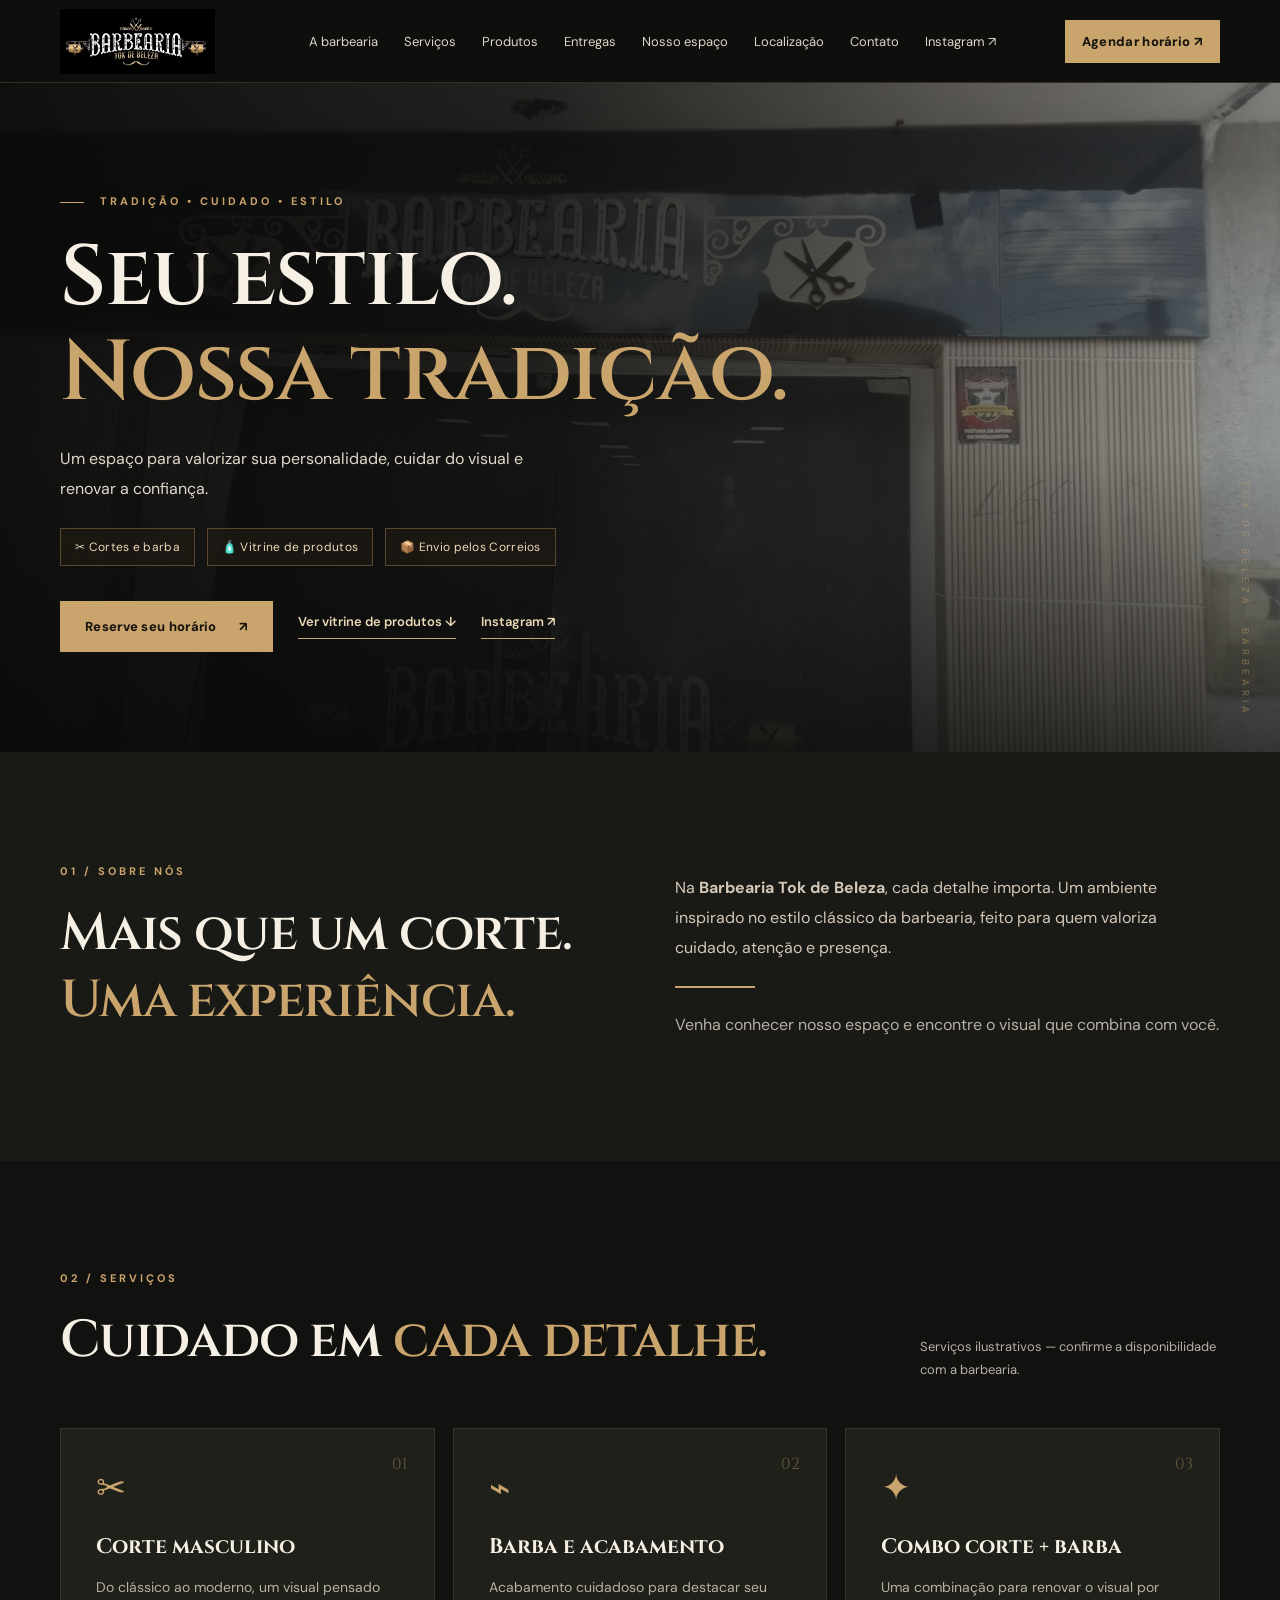
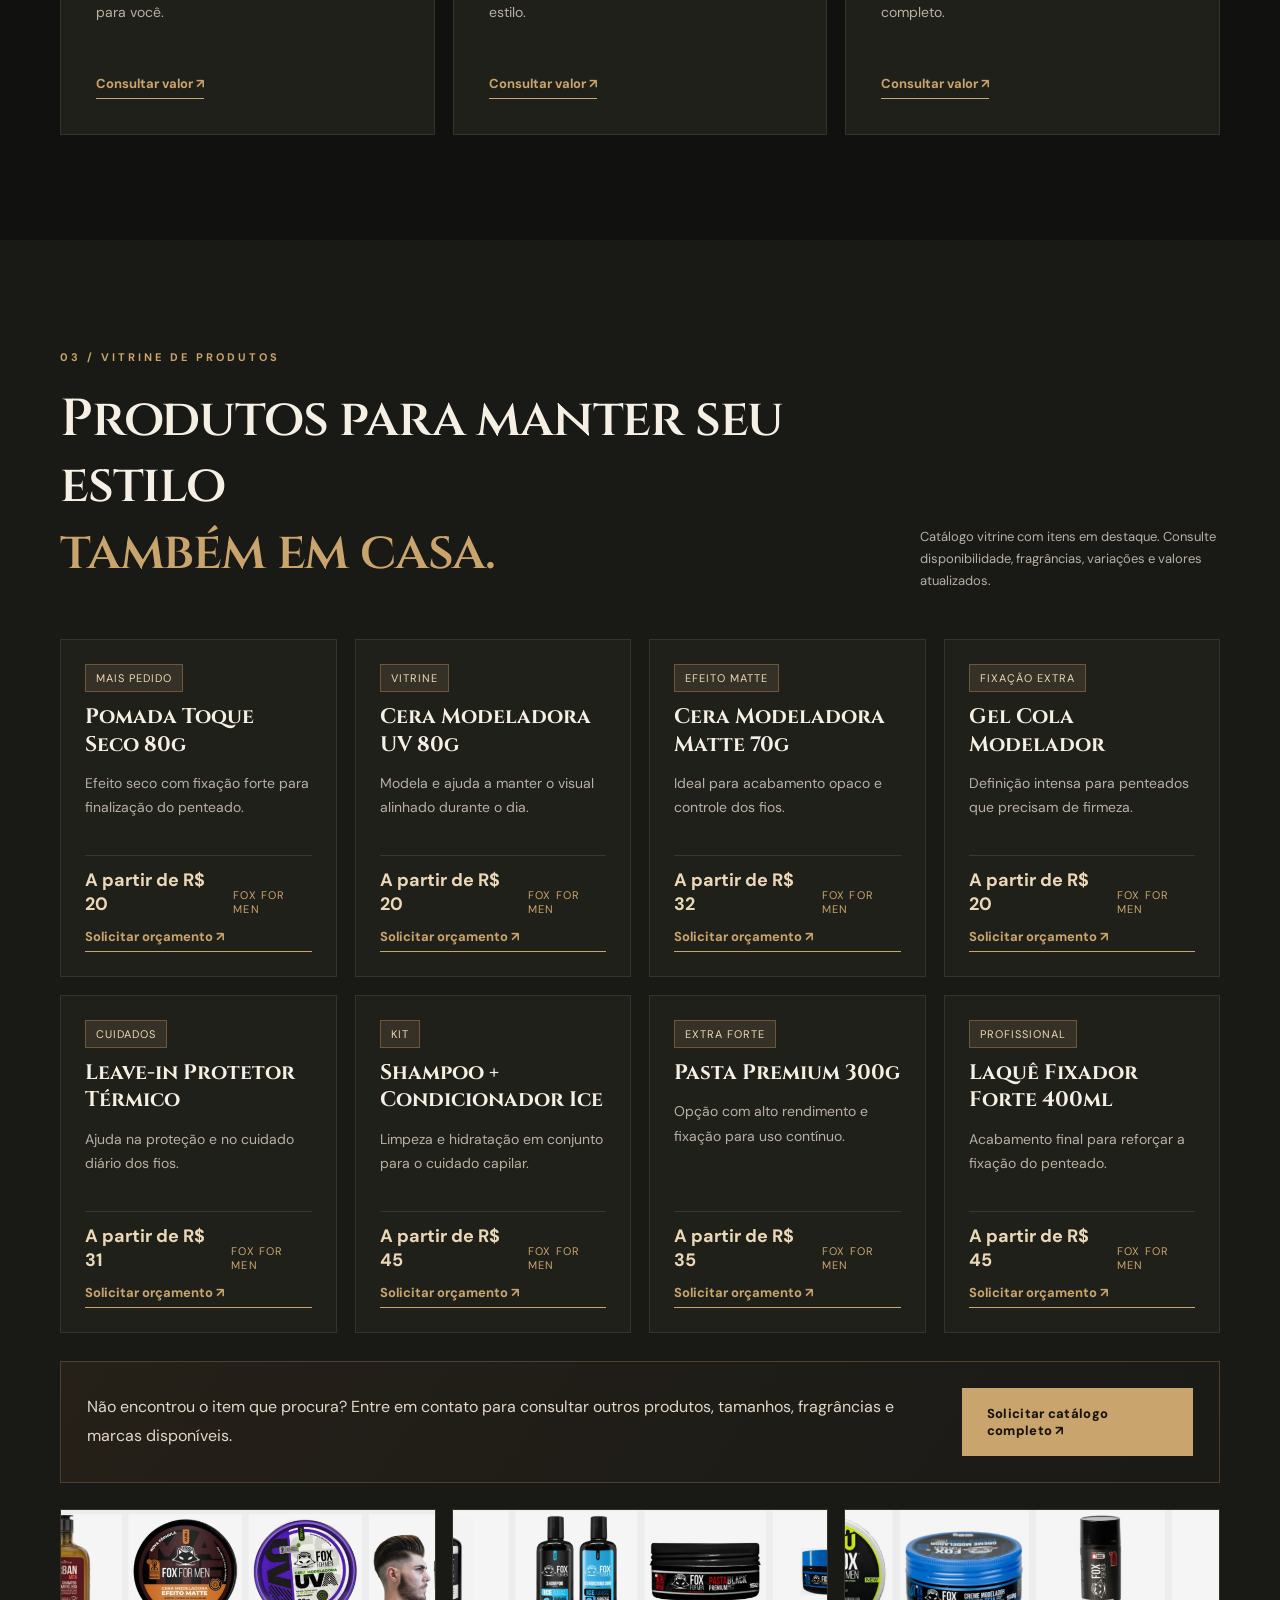
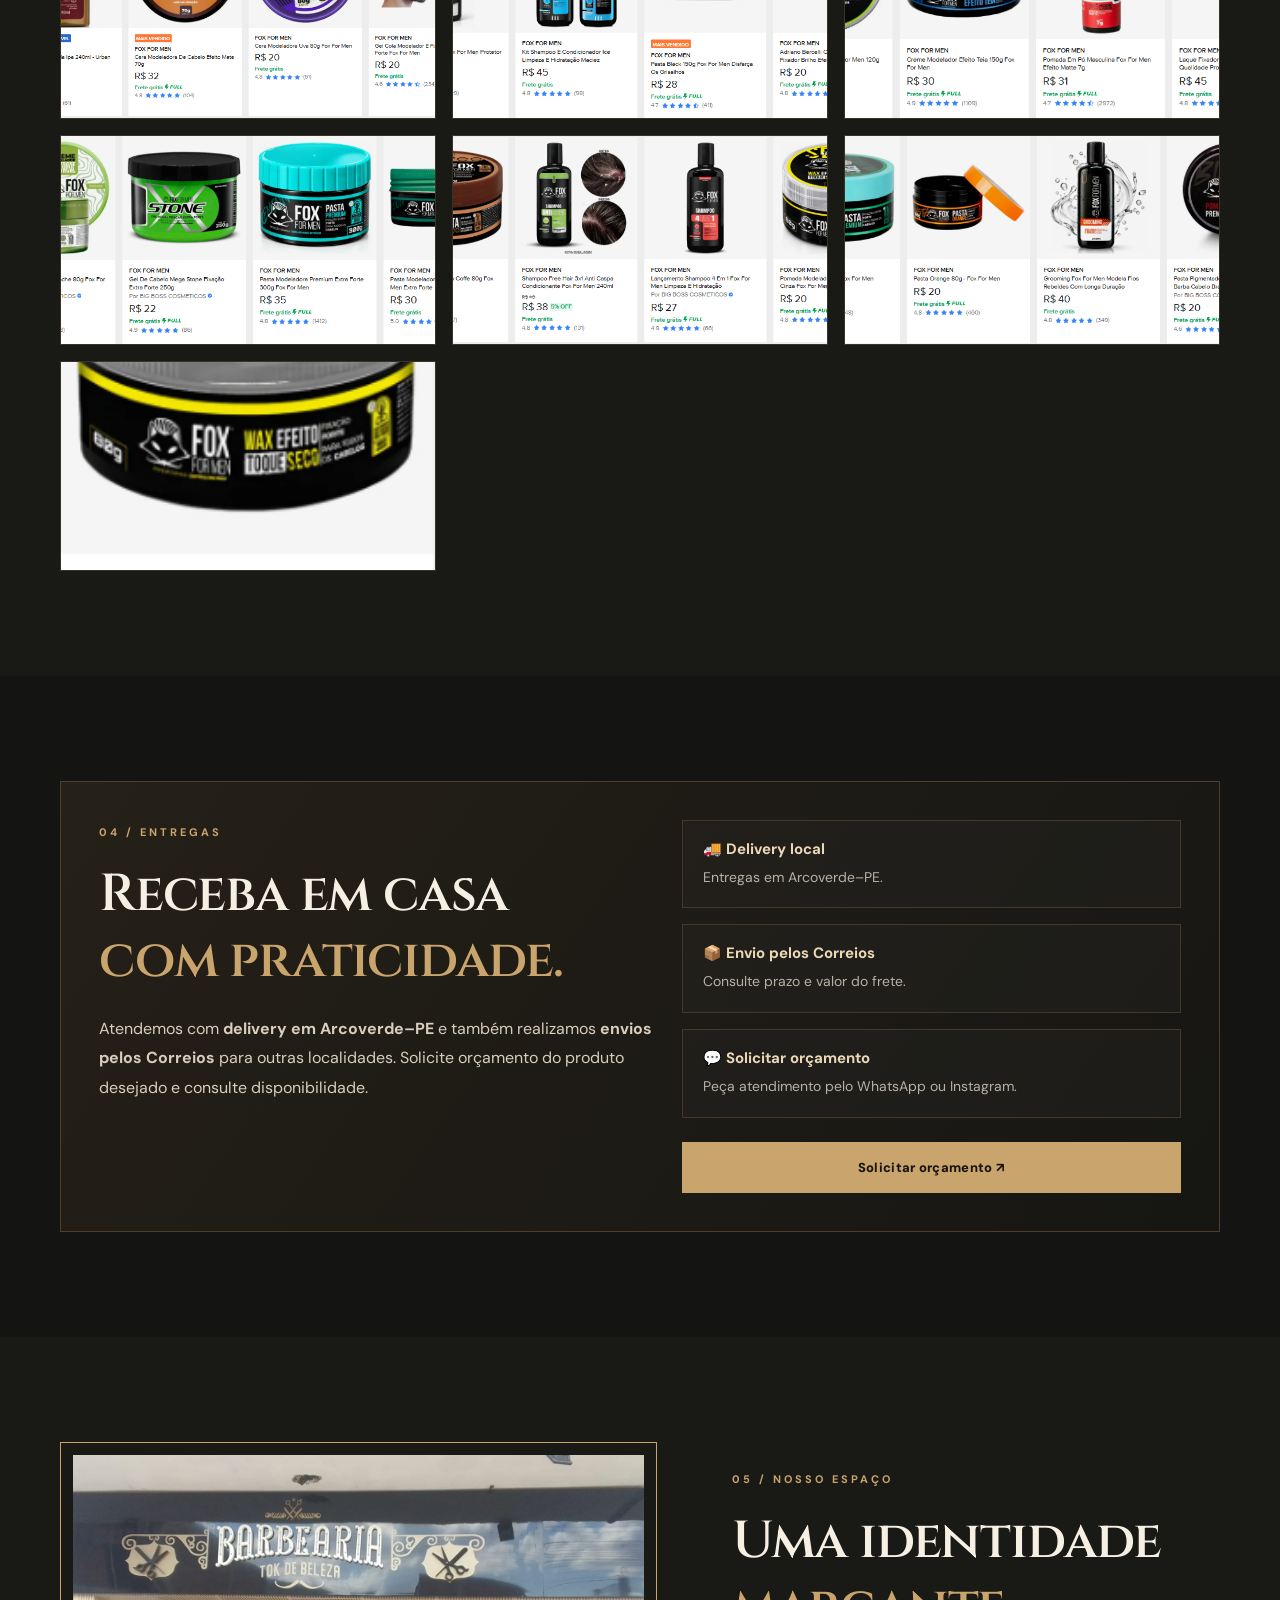
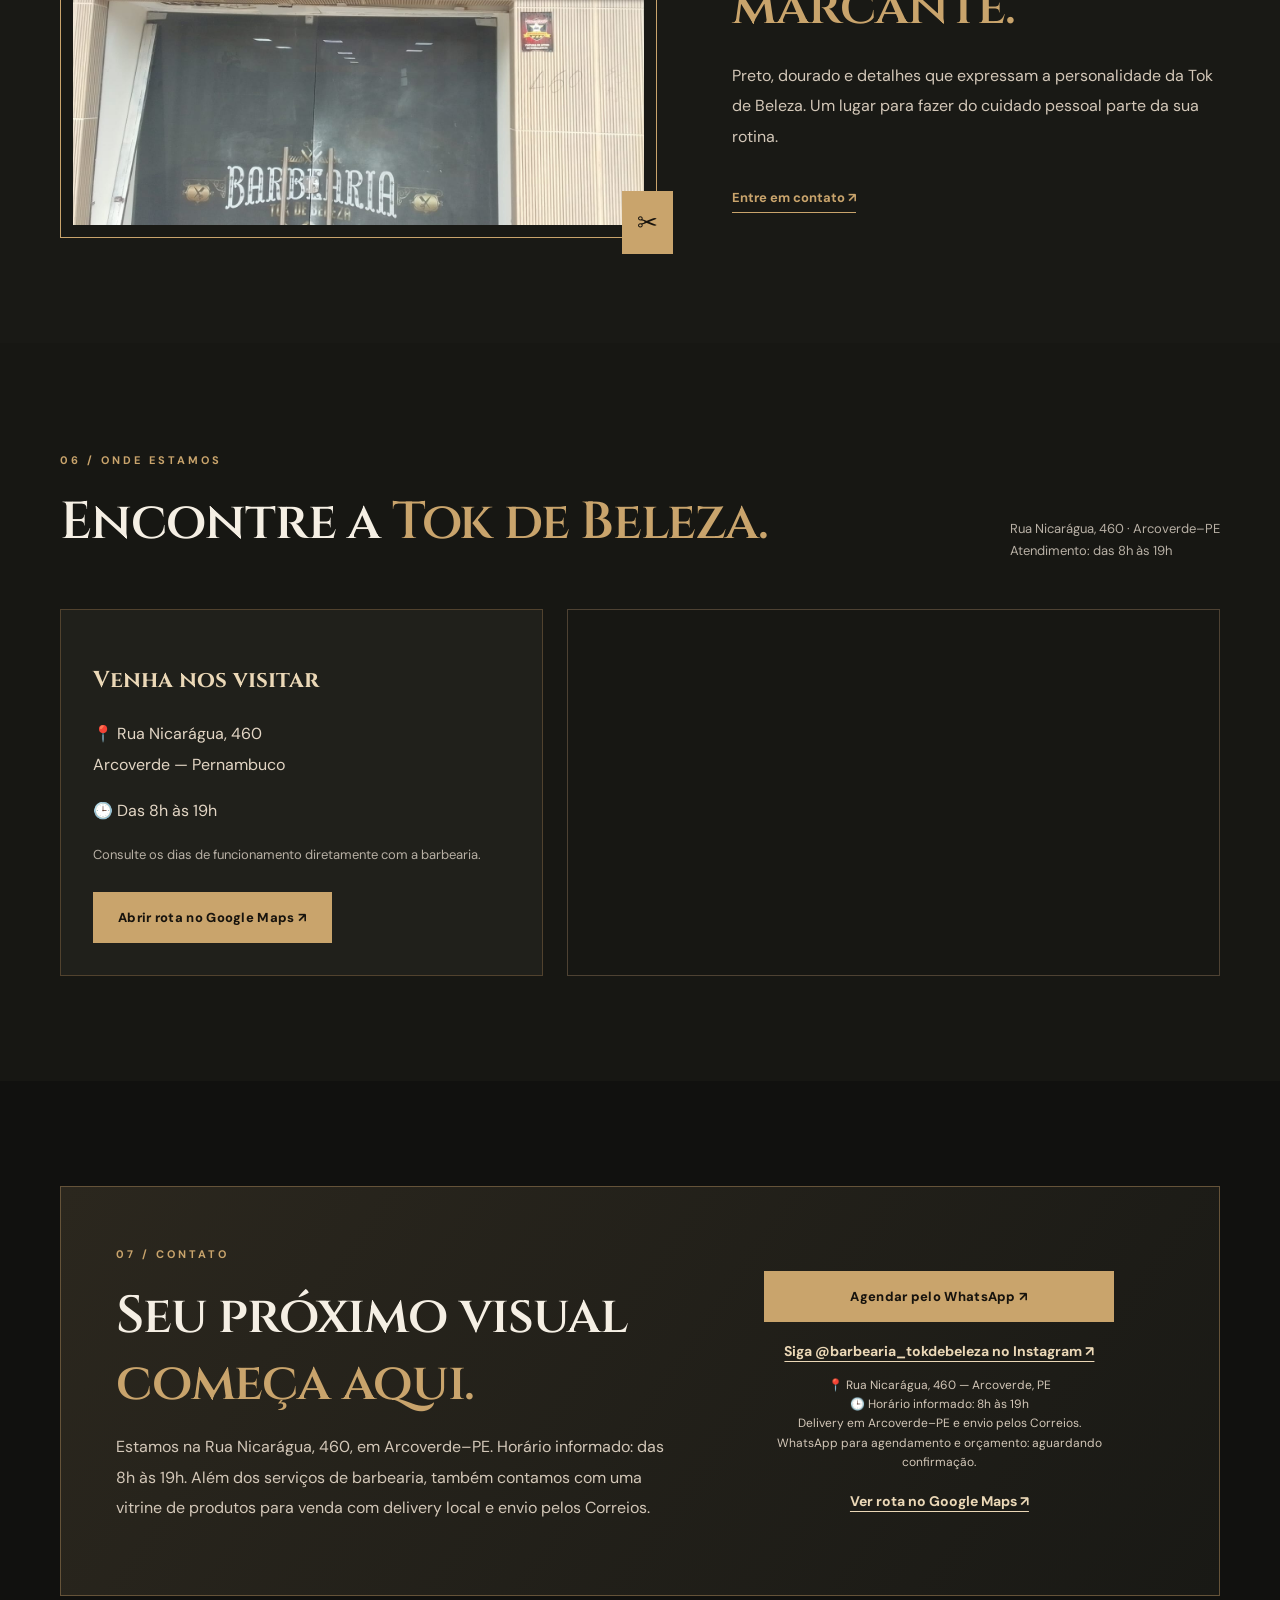
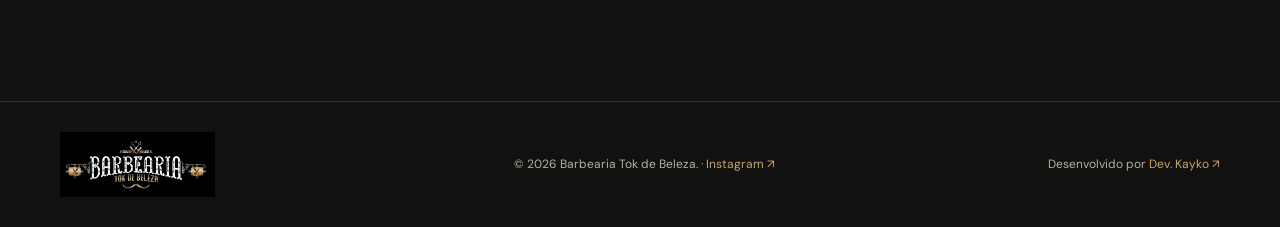
==== commit 91ee4849: "Add files via upload" ====
--- a/index.html
+++ b/index.html
@@ -4,7 +4,7 @@
   <meta charset="UTF-8">
   <meta name="viewport" content="width=device-width, initial-scale=1">
   <meta name="theme-color" content="#11110f">
-  <meta name="description" content="Barbearia Tok de Beleza — cortes, barba e estilo. Conheça nosso espaço e entre em contato para agendar seu horário.">
+  <meta name="description" content="Barbearia Tok de Beleza — cortes, barba, produtos capilares e atendimento com delivery em Arcoverde-PE e envios pelos Correios.">
   <title>Barbearia Tok de Beleza | Estilo e tradição</title>
   <link rel="preconnect" href="https://fonts.googleapis.com">
   <link rel="preconnect" href="https://fonts.gstatic.com" crossorigin>
@@ -13,25 +13,28 @@
 </head>
 <body>
   <!-- CONFIGURAÇÃO: substitua SEU_NUMERO_AQUI pelo número com DDI+DDD, só dígitos, ex. 5587999999999. -->
-  <!-- Substitua o Instagram # pelo endereço do perfil e confirme serviços, valores e horários com o proprietário. -->
+  <!-- Instagram oficial configurado. Confirme número de WhatsApp, serviços, preços e horários com o proprietário. -->
   <header class="header">
     <div class="container nav">
-      <a class="brand" href="#inicio" aria-label="Barbearia Tok de Beleza - início"><span class="brand-icon">✂</span><span><strong>BARBEARIA</strong><small>TOK DE BELEZA</small></span></a>
-      <nav aria-label="Menu principal"><a href="#sobre">A barbearia</a><a href="#servicos">Serviços</a><a href="#espaco">Nosso espaço</a><a href="#contato">Contato</a></nav>
+      <a class="brand" href="#inicio" aria-label="Barbearia Tok de Beleza - início"><img class="brand-logo" src="assets/logo-oficial.png" alt="Logo Barbearia Tok de Beleza"><span class="sr-only">Barbearia Tok de Beleza</span></a>
+      <nav aria-label="Menu principal"><a href="#sobre">A barbearia</a><a href="#servicos">Serviços</a><a href="#produtos">Produtos</a><a href="#entregas">Entregas</a><a href="#espaco">Nosso espaço</a><a href="#localizacao">Localização</a><a href="#contato">Contato</a><a href="https://www.instagram.com/barbearia_tokdebeleza/" target="_blank" rel="noopener noreferrer">Instagram ↗</a></nav>
       <a class="btn btn-small" href="https://wa.me/SEU_NUMERO_AQUI?text=Ol%C3%A1%21%20Gostaria%20de%20agendar%20um%20hor%C3%A1rio%20na%20barbearia." target="_blank" rel="noopener noreferrer">Agendar horário ↗</a>
     </div>
   </header>
   <main>
     <section class="hero" id="inicio"><div class="hero-photo" aria-hidden="true"></div><div class="hero-shade"></div>
-      <div class="container hero-content"><p class="eyebrow"><span class="line"></span> TRADIÇÃO • CUIDADO • ESTILO</p><h1>Seu estilo.<br><em>Nossa tradição.</em></h1><p>Um espaço para valorizar sua personalidade, cuidar do visual e renovar a confiança.</p><div class="actions"><a class="btn" href="https://wa.me/SEU_NUMERO_AQUI?text=Ol%C3%A1%21%20Gostaria%20de%20agendar%20um%20hor%C3%A1rio%20na%20barbearia." target="_blank" rel="noopener noreferrer">Reserve seu horário <span>↗</span></a><a class="btn-outline" href="#servicos">Conheça os serviços ↓</a></div></div>
+      <div class="container hero-content"><p class="eyebrow"><span class="line"></span> TRADIÇÃO • CUIDADO • ESTILO</p><h1>Seu estilo.<br><em>Nossa tradição.</em></h1><p>Um espaço para valorizar sua personalidade, cuidar do visual e renovar a confiança.</p><div class="hero-tags"><span>✂ Cortes e barba</span><span>🧴 Vitrine de produtos</span><span>📦 Envio pelos Correios</span></div><div class="actions"><a class="btn" href="https://wa.me/SEU_NUMERO_AQUI?text=Ol%C3%A1%21%20Gostaria%20de%20agendar%20um%20hor%C3%A1rio%20na%20barbearia." target="_blank" rel="noopener noreferrer">Reserve seu horário <span>↗</span></a><a class="btn-outline" href="#produtos">Ver vitrine de produtos ↓</a><a class="btn-outline" href="https://www.instagram.com/barbearia_tokdebeleza/" target="_blank" rel="noopener noreferrer">Instagram ↗</a></div></div>
       <div class="hero-side">TOK DE BELEZA · BARBEARIA</div>
     </section>
     <section class="intro section" id="sobre"><div class="container intro-grid"><div><span class="section-kicker">01 / SOBRE NÓS</span><h2>Mais que um corte.<br><em>Uma experiência.</em></h2></div><div><p>Na <strong>Barbearia Tok de Beleza</strong>, cada detalhe importa. Um ambiente inspirado no estilo clássico da barbearia, feito para quem valoriza cuidado, atenção e presença.</p><div class="gold-rule"></div><p class="muted">Venha conhecer nosso espaço e encontre o visual que combina com você.</p></div></div></section>
     <section class="services section" id="servicos"><div class="container"><div class="section-head"><div><span class="section-kicker">02 / SERVIÇOS</span><h2>Cuidado em <em>cada detalhe.</em></h2></div><p class="muted">Serviços ilustrativos — confirme a disponibilidade com a barbearia.</p></div><div class="service-grid"><article class="service-card"><span class="service-n">01</span><div class="service-icon">✂</div><h3>Corte masculino</h3><p>Do clássico ao moderno, um visual pensado para você.</p><a href="https://wa.me/SEU_NUMERO_AQUI?text=Ol%C3%A1%21%20Gostaria%20de%20saber%20sobre%20corte%20masculino." target="_blank" rel="noopener noreferrer">Consultar valor ↗</a></article><article class="service-card"><span class="service-n">02</span><div class="service-icon">⌁</div><h3>Barba e acabamento</h3><p>Acabamento cuidadoso para destacar seu estilo.</p><a href="https://wa.me/SEU_NUMERO_AQUI?text=Ol%C3%A1%21%20Gostaria%20de%20saber%20sobre%20barba." target="_blank" rel="noopener noreferrer">Consultar valor ↗</a></article><article class="service-card"><span class="service-n">03</span><div class="service-icon">✦</div><h3>Combo corte + barba</h3><p>Uma combinação para renovar o visual por completo.</p><a href="https://wa.me/SEU_NUMERO_AQUI?text=Ol%C3%A1%21%20Gostaria%20de%20saber%20sobre%20o%20combo%20corte%20e%20barba." target="_blank" rel="noopener noreferrer">Consultar valor ↗</a></article></div></div></section>
-    <section class="space section" id="espaco"><div class="container space-grid"><div class="photo-wrap"><img src="assets/fachada.jpg" alt="Fachada da Barbearia Tok de Beleza com letreiro preto e dourado" loading="lazy"><div class="photo-corner">✂</div></div><div class="space-copy"><span class="section-kicker">03 / NOSSO ESPAÇO</span><h2>Uma identidade<br><em>marcante.</em></h2><p>Preto, dourado e detalhes que expressam a personalidade da Tok de Beleza. Um lugar para fazer do cuidado pessoal parte da sua rotina.</p><a class="text-link" href="#contato">Entre em contato <span>↗</span></a></div></div></section>
-    <section class="contact section" id="contato"><div class="container contact-box"><div><span class="section-kicker">04 / CONTATO</span><h2>Seu próximo visual<br><em>começa aqui.</em></h2><p>Fale com a nossa equipe para consultar horários disponíveis, serviços e valores.</p></div><div class="contact-actions"><a class="btn" href="https://wa.me/SEU_NUMERO_AQUI?text=Ol%C3%A1%21%20Gostaria%20de%20agendar%20um%20hor%C3%A1rio%20na%20barbearia." target="_blank" rel="noopener noreferrer">Agendar pelo WhatsApp ↗</a><p class="note">WhatsApp, Instagram, endereço e horários: aguardando confirmação do estabelecimento.</p></div></div></section>
+    <section class="products section" id="produtos"><div class="container"><div class="section-head"><div><span class="section-kicker">03 / VITRINE DE PRODUTOS</span><h2>Produtos para manter seu estilo<br><em>também em casa.</em></h2></div><p class="muted">Catálogo vitrine com itens em destaque. Consulte disponibilidade, fragrâncias, variações e valores atualizados.</p></div><div class="product-grid"><article class="product-card"><span class="product-badge">Mais pedido</span><h3>Pomada Toque Seco 80g</h3><p>Efeito seco com fixação forte para finalização do penteado.</p><div class="product-meta"><strong>A partir de R$ 20</strong><span>FOX FOR MEN</span></div><a href="https://wa.me/SEU_NUMERO_AQUI?text=Ol%C3%A1%21%20Gostaria%20de%20solicitar%20or%C3%A7amento%20da%20Pomada%20Toque%20Seco%2080g." target="_blank" rel="noopener noreferrer">Solicitar orçamento ↗</a></article><article class="product-card"><span class="product-badge">Vitrine</span><h3>Cera Modeladora UV 80g</h3><p>Modela e ajuda a manter o visual alinhado durante o dia.</p><div class="product-meta"><strong>A partir de R$ 20</strong><span>FOX FOR MEN</span></div><a href="https://wa.me/SEU_NUMERO_AQUI?text=Ol%C3%A1%21%20Gostaria%20de%20solicitar%20or%C3%A7amento%20da%20Cera%20Modeladora%20UV%2080g." target="_blank" rel="noopener noreferrer">Solicitar orçamento ↗</a></article><article class="product-card"><span class="product-badge">Efeito matte</span><h3>Cera Modeladora Matte 70g</h3><p>Ideal para acabamento opaco e controle dos fios.</p><div class="product-meta"><strong>A partir de R$ 32</strong><span>FOX FOR MEN</span></div><a href="https://wa.me/SEU_NUMERO_AQUI?text=Ol%C3%A1%21%20Gostaria%20de%20solicitar%20or%C3%A7amento%20da%20Cera%20Modeladora%20Matte%2070g." target="_blank" rel="noopener noreferrer">Solicitar orçamento ↗</a></article><article class="product-card"><span class="product-badge">Fixação extra</span><h3>Gel Cola Modelador</h3><p>Definição intensa para penteados que precisam de firmeza.</p><div class="product-meta"><strong>A partir de R$ 20</strong><span>FOX FOR MEN</span></div><a href="https://wa.me/SEU_NUMERO_AQUI?text=Ol%C3%A1%21%20Gostaria%20de%20solicitar%20or%C3%A7amento%20do%20Gel%20Cola%20Modelador." target="_blank" rel="noopener noreferrer">Solicitar orçamento ↗</a></article><article class="product-card"><span class="product-badge">Cuidados</span><h3>Leave-in Protetor Térmico</h3><p>Ajuda na proteção e no cuidado diário dos fios.</p><div class="product-meta"><strong>A partir de R$ 31</strong><span>FOX FOR MEN</span></div><a href="https://wa.me/SEU_NUMERO_AQUI?text=Ol%C3%A1%21%20Gostaria%20de%20solicitar%20or%C3%A7amento%20do%20Leave-in%20Protetor%20T%C3%A9rmico." target="_blank" rel="noopener noreferrer">Solicitar orçamento ↗</a></article><article class="product-card"><span class="product-badge">Kit</span><h3>Shampoo + Condicionador Ice</h3><p>Limpeza e hidratação em conjunto para o cuidado capilar.</p><div class="product-meta"><strong>A partir de R$ 45</strong><span>FOX FOR MEN</span></div><a href="https://wa.me/SEU_NUMERO_AQUI?text=Ol%C3%A1%21%20Gostaria%20de%20solicitar%20or%C3%A7amento%20do%20Kit%20Shampoo%20e%20Condicionador%20Ice." target="_blank" rel="noopener noreferrer">Solicitar orçamento ↗</a></article><article class="product-card"><span class="product-badge">Extra forte</span><h3>Pasta Premium 300g</h3><p>Opção com alto rendimento e fixação para uso contínuo.</p><div class="product-meta"><strong>A partir de R$ 35</strong><span>FOX FOR MEN</span></div><a href="https://wa.me/SEU_NUMERO_AQUI?text=Ol%C3%A1%21%20Gostaria%20de%20solicitar%20or%C3%A7amento%20da%20Pasta%20Premium%20300g." target="_blank" rel="noopener noreferrer">Solicitar orçamento ↗</a></article><article class="product-card"><span class="product-badge">Profissional</span><h3>Laquê Fixador Forte 400ml</h3><p>Acabamento final para reforçar a fixação do penteado.</p><div class="product-meta"><strong>A partir de R$ 45</strong><span>FOX FOR MEN</span></div><a href="https://wa.me/SEU_NUMERO_AQUI?text=Ol%C3%A1%21%20Gostaria%20de%20solicitar%20or%C3%A7amento%20do%20Laqu%C3%AA%20Fixador%20Forte%20400ml." target="_blank" rel="noopener noreferrer">Solicitar orçamento ↗</a></article></div><div class="catalog-note"><p>Não encontrou o item que procura? Entre em contato para consultar outros produtos, tamanhos, fragrâncias e marcas disponíveis.</p><a class="btn" href="https://wa.me/SEU_NUMERO_AQUI?text=Ol%C3%A1%21%20Gostaria%20de%20receber%20o%20cat%C3%A1logo%20de%20produtos%20da%20barbearia." target="_blank" rel="noopener noreferrer">Solicitar catálogo completo ↗</a></div><div class="catalog-gallery"><img src="assets/produtos-grid-1.png" alt="Produtos capilares da barbearia em vitrine online" loading="lazy"><img src="assets/produtos-grid-2.png" alt="Vitrine com shampoos, pomadas e finalizadores" loading="lazy"><img src="assets/produtos-grid-3.png" alt="Seleção de pomadas e sprays capilares" loading="lazy"><img src="assets/produtos-grid-4.png" alt="Mais produtos disponíveis para venda" loading="lazy"><img src="assets/produtos-grid-5.png" alt="Produtos para cuidado e finalização dos cabelos" loading="lazy"><img src="assets/produtos-grid-6.png" alt="Vitrine adicional com pomadas e shampoos" loading="lazy"><img src="assets/produtos-grid-7.png" alt="Pomada wax efeito seco disponível para venda" loading="lazy"></div></div></section>
+    <section class="delivery section" id="entregas"><div class="container delivery-box"><div><span class="section-kicker">04 / ENTREGAS</span><h2>Receba em casa<br><em>com praticidade.</em></h2><p>Atendemos com <strong>delivery em Arcoverde–PE</strong> e também realizamos <strong>envios pelos Correios</strong> para outras localidades. Solicite orçamento do produto desejado e consulte disponibilidade.</p></div><div class="delivery-points"><div class="delivery-item"><strong>🚚 Delivery local</strong><span>Entregas em Arcoverde–PE.</span></div><div class="delivery-item"><strong>📦 Envio pelos Correios</strong><span>Consulte prazo e valor do frete.</span></div><div class="delivery-item"><strong>💬 Solicitar orçamento</strong><span>Peça atendimento pelo WhatsApp ou Instagram.</span></div><a class="btn" href="https://wa.me/SEU_NUMERO_AQUI?text=Ol%C3%A1%21%20Gostaria%20de%20solicitar%20um%20or%C3%A7amento%20de%20produtos%20da%20barbearia." target="_blank" rel="noopener noreferrer">Solicitar orçamento ↗</a></div></div></section>
+    <section class="space section" id="espaco"><div class="container space-grid"><div class="photo-wrap"><img src="assets/fachada.jpg" alt="Fachada da Barbearia Tok de Beleza com letreiro preto e dourado" loading="lazy"><div class="photo-corner">✂</div></div><div class="space-copy"><span class="section-kicker">05 / NOSSO ESPAÇO</span><h2>Uma identidade<br><em>marcante.</em></h2><p>Preto, dourado e detalhes que expressam a personalidade da Tok de Beleza. Um lugar para fazer do cuidado pessoal parte da sua rotina.</p><a class="text-link" href="#contato">Entre em contato <span>↗</span></a></div></div></section>
+    <section class="location section" id="localizacao"><div class="container"><div class="section-head"><div><span class="section-kicker">06 / ONDE ESTAMOS</span><h2>Encontre a <em>Tok de Beleza.</em></h2></div><p class="muted">Rua Nicarágua, 460 · Arcoverde–PE<br>Atendimento: das 8h às 19h</p></div><div class="map-grid"><div class="map-info"><h3>Venha nos visitar</h3><p>📍 Rua Nicarágua, 460<br>Arcoverde — Pernambuco</p><p>🕒 Das 8h às 19h</p><p class="muted">Consulte os dias de funcionamento diretamente com a barbearia.</p><a class="btn" href="https://www.google.com/maps/search/?api=1&query=Rua%20Nicar%C3%A1gua%2C%20460%2C%20Arcoverde%2C%20PE%2C%20Brasil" target="_blank" rel="noopener noreferrer">Abrir rota no Google Maps ↗</a></div><iframe class="map-frame" src="https://maps.google.com/maps?q=Rua%20Nicar%C3%A1gua%2C%20460%2C%20Arcoverde%2C%20PE%2C%20Brasil&output=embed" title="Mapa da Rua Nicarágua, 460, Arcoverde — PE" loading="lazy" referrerpolicy="no-referrer-when-downgrade" allowfullscreen></iframe></div></div></section>
+    <section class="contact section" id="contato"><div class="container contact-box"><div><span class="section-kicker">07 / CONTATO</span><h2>Seu próximo visual<br><em>começa aqui.</em></h2><p>Estamos na Rua Nicarágua, 460, em Arcoverde–PE. Horário informado: das 8h às 19h. Além dos serviços de barbearia, também contamos com uma vitrine de produtos para venda com delivery local e envio pelos Correios.</p></div><div class="contact-actions"><a class="btn" href="https://wa.me/SEU_NUMERO_AQUI?text=Ol%C3%A1%21%20Gostaria%20de%20agendar%20um%20hor%C3%A1rio%20na%20barbearia." target="_blank" rel="noopener noreferrer">Agendar pelo WhatsApp ↗</a><a class="instagram-contact" href="https://www.instagram.com/barbearia_tokdebeleza/" target="_blank" rel="noopener noreferrer">Siga @barbearia_tokdebeleza no Instagram ↗</a><p class="note">📍 Rua Nicarágua, 460 — Arcoverde, PE<br>🕒 Horário informado: 8h às 19h<br>Delivery em Arcoverde–PE e envio pelos Correios.<br>WhatsApp para agendamento e orçamento: aguardando confirmação.</p><a class="instagram-contact" href="https://www.google.com/maps/search/?api=1&query=Rua%20Nicar%C3%A1gua%2C%20460%2C%20Arcoverde%2C%20PE%2C%20Brasil" target="_blank" rel="noopener noreferrer">Ver rota no Google Maps ↗</a></div></div></section>
   </main>
-  <footer><div class="container footer-inner"><div class="brand"><span class="brand-icon">✂</span><span><strong>BARBEARIA</strong><small>TOK DE BELEZA</small></span></div><span>© <span id="year">2026</span> Barbearia Tok de Beleza.</span><span>Desenvolvido por <a href="https://www.instagram.com/alien_okyak/?hl=pt-br" target="_blank" rel="noopener noreferrer">Dev. Kayko ↗</a></span></div></footer>
+  <footer><div class="container footer-inner"><div class="brand"><img class="brand-logo" src="assets/logo-oficial.png" alt="Logo Barbearia Tok de Beleza"><span class="sr-only">Barbearia Tok de Beleza</span></div><span>© <span id="year">2026</span> Barbearia Tok de Beleza. · <a href="https://www.instagram.com/barbearia_tokdebeleza/" target="_blank" rel="noopener noreferrer">Instagram ↗</a></span><span>Desenvolvido por <a href="https://www.instagram.com/alien_okyak/?hl=pt-br" target="_blank" rel="noopener noreferrer">Dev. Kayko ↗</a></span></div></footer>
   <script>document.getElementById('year').textContent = new Date().getFullYear();</script>
 </body>
 </html>
--- a/style.css
+++ b/style.css
@@ -1 +1,11 @@
 :root{--bg:#11110f;--bg2:#1a1a17;--card:#20201b;--gold:#c9a46c;--goldlight:#ebd8b7;--text:#f5efe4;--muted:#b8b0a5;--line:#40382d}*{box-sizing:border-box}html{scroll-behavior:smooth}body{margin:0;background:var(--bg);color:var(--text);font-family:'DM Sans',Arial,sans-serif}a{text-decoration:none;color:inherit}img{display:block;max-width:100%}.container{width:min(1160px,calc(100% - 44px));margin:auto}.header{position:sticky;top:0;z-index:20;background:rgba(15,15,14,.97);border-bottom:1px solid #342d25;backdrop-filter:blur(10px)}.nav{min-height:82px;display:flex;align-items:center;justify-content:space-between;gap:20px}.brand{display:flex;align-items:center;gap:13px;flex-shrink:0}.brand-icon{width:45px;height:45px;border:1px solid var(--gold);color:var(--gold);display:grid;place-items:center;font-size:27px;transform:rotate(-15deg)}.brand span:last-child{display:flex;flex-direction:column;gap:2px}.brand strong{font-family:Cinzel,serif;font-size:19px;letter-spacing:2px}.brand small{color:var(--gold);font-size:10px;letter-spacing:3px}.nav nav{display:flex;gap:26px}.nav nav a{font-size:13px;color:#ded3c5;transition:color .2s}.nav nav a:hover,.text-link:hover,footer a:hover{color:var(--gold)}.btn{display:inline-flex;justify-content:center;align-items:center;gap:22px;padding:17px 25px;background:var(--gold);color:#17130d;font-weight:800;font-size:13px;letter-spacing:.3px;transition:background .2s,transform .2s}.btn:hover{background:var(--goldlight);transform:translateY(-2px)}.btn-small{padding:13px 17px;gap:8px}.hero{position:relative;min-height:660px;display:flex;align-items:center;overflow:hidden}.hero-photo,.hero-shade{position:absolute;inset:0}.hero-photo{background:url('assets/fachada.jpg') center 43% / cover no-repeat;filter:grayscale(.3)}.hero-shade{background:linear-gradient(90deg,rgba(9,9,8,.97) 0%,rgba(9,9,8,.87) 42%,rgba(9,9,8,.38) 100%),linear-gradient(0deg,rgba(9,9,8,.7),transparent 45%)}.hero-content{position:relative;z-index:1;padding-block:100px;max-width:1160px}.eyebrow,.section-kicker{font-size:11px;letter-spacing:3px;color:var(--gold);font-weight:700}.line{display:inline-block;width:24px;height:1px;background:var(--gold);vertical-align:middle;margin-right:10px}.hero h1,h2{font-family:Cinzel,Georgia,serif;font-weight:600;letter-spacing:-1.2px}.hero h1{font-size:clamp(46px,7vw,85px);line-height:1.12;margin:23px 0}.hero h1 em,h2 em{color:var(--gold);font-style:normal}.hero p:not(.eyebrow){max-width:480px;color:#e1d8cb;line-height:1.85;font-size:16px}.actions{display:flex;align-items:center;gap:25px;flex-wrap:wrap;margin-top:35px}.btn-outline{font-size:13px;font-weight:600;color:var(--goldlight);border-bottom:1px solid var(--gold);padding-bottom:8px}.hero-side{position:absolute;right:28px;bottom:35px;writing-mode:vertical-rl;letter-spacing:4px;color:#c9a46c80;font-size:10px}.section{padding:105px 0}.intro{background:#191915}.intro-grid{display:grid;grid-template-columns:1fr 1fr;gap:70px;align-items:center}h2{font-size:clamp(32px,4.2vw,52px);line-height:1.28;margin:20px 0}.intro-grid p,.space-copy p,.contact p{font-size:16px;line-height:1.9;color:#d3c7b8}.muted{color:var(--muted)!important}.gold-rule{width:80px;height:2px;background:var(--gold);margin:22px 0}.section-head{display:flex;justify-content:space-between;align-items:end;gap:20px;margin-bottom:34px}.section-head .muted{max-width:300px;font-size:13px;line-height:1.7}.service-grid{display:grid;grid-template-columns:repeat(3,1fr);gap:18px}.service-card{background:var(--card);padding:35px;border:1px solid #37332b;position:relative;transition:transform .2s,border-color .2s}.service-card:hover{transform:translateY(-5px);border-color:var(--gold)}.service-n{position:absolute;right:26px;top:24px;color:#66583e;font-family:Cinzel,serif}.service-icon{font-size:36px;color:var(--gold);margin-bottom:22px}.service-card h3{font-family:Cinzel,serif;font-size:21px;margin:0 0 13px}.service-card p{color:var(--muted);line-height:1.8;font-size:14px;min-height:76px}.service-card a,.text-link{display:inline-block;color:var(--gold);border-bottom:1px solid var(--gold);padding-bottom:6px;font-size:13px;font-weight:700;margin-top:10px}.space{background:#191915}.space-grid{display:grid;grid-template-columns:1.1fr .9fr;align-items:center;gap:75px}.photo-wrap{position:relative;border:1px solid var(--gold);padding:12px}.photo-wrap img{width:100%;height:370px;object-fit:cover}.photo-corner{position:absolute;bottom:-17px;right:-17px;background:var(--gold);color:#17130d;padding:15px;font-size:25px}.space-copy p{margin-bottom:27px}.contact-box{background:linear-gradient(125deg,#2b271e,#191915);border:1px solid #655339;padding:55px;display:grid;grid-template-columns:1.1fr .9fr;gap:50px;align-items:center}.contact-box h2{margin-bottom:14px}.contact-actions{text-align:center}.contact-actions .btn{width:100%;max-width:350px}.note{font-size:12px!important;line-height:1.6!important;margin:15px auto 0;max-width:350px}footer{border-top:1px solid #383025;padding:30px 0}.footer-inner{display:flex;align-items:center;justify-content:space-between;gap:20px;flex-wrap:wrap;font-size:12px;color:var(--muted)}footer a{color:var(--gold)}@media(max-width:940px){.nav nav{display:none}.space-grid{gap:35px}.intro-grid{gap:35px}}@media(max-width:680px){.nav{min-height:72px}.nav .btn-small{padding:12px;font-size:11px}.brand strong{font-size:15px}.brand small{font-size:8px}.brand-icon{width:35px;height:35px;font-size:21px}.container{width:min(100% - 32px,1160px)}.hero{min-height:590px}.hero-content{padding:90px 0}.hero-shade{background:linear-gradient(90deg,rgba(9,9,8,.95),rgba(9,9,8,.65)),linear-gradient(0deg,#11110f,transparent)}.hero-side{display:none}.section{padding:65px 0}.intro-grid,.space-grid,.contact-box{grid-template-columns:1fr}.service-grid{grid-template-columns:1fr}.section-head{display:block}.service-card p{min-height:0}.photo-wrap img{height:250px}.contact-box{padding:27px;gap:20px}.footer-inner{flex-direction:column;text-align:center}.actions{gap:22px}}
+
+.brand-logo{width:180px;height:65px;object-fit:contain;object-position:left center;display:block}.sr-only{position:absolute;width:1px;height:1px;padding:0;margin:-1px;overflow:hidden;clip:rect(0,0,0,0);white-space:nowrap;border:0}.instagram-contact{display:inline-block;margin-top:20px;color:var(--goldlight);font-size:14px;font-weight:700;text-decoration:underline;text-underline-offset:5px}.instagram-contact:hover{color:var(--gold)}@media(max-width:680px){.brand-logo{width:125px;height:49px}}
+
+.location{background:#171713}.map-grid{display:grid;grid-template-columns:.85fr 1.15fr;gap:24px;align-items:stretch}.map-info{border:1px solid #51422e;background:#20201b;padding:32px}.map-info h3{font-family:Cinzel,serif;color:var(--goldlight);font-size:23px}.map-info p{line-height:1.9;color:#e3d6c5}.map-info .muted{font-size:13px}.map-info .btn{margin-top:12px}.map-frame{border:1px solid #51422e;width:100%;min-height:350px;filter:grayscale(.25)}@media(max-width:700px){.map-grid{grid-template-columns:1fr}.map-frame{min-height:290px}.map-info{padding:23px}}
+
+
+.hero-tags{display:flex;flex-wrap:wrap;gap:12px;margin:24px 0 6px}.hero-tags span{border:1px solid #59472f;background:rgba(31,26,19,.72);color:var(--goldlight);padding:10px 14px;font-size:12px;letter-spacing:.3px}
+.products{background:#191915}.product-grid{display:grid;grid-template-columns:repeat(4,1fr);gap:18px}.product-card{background:var(--card);border:1px solid #37332b;padding:24px;display:flex;flex-direction:column;gap:12px;transition:transform .2s,border-color .2s,box-shadow .2s;position:relative;overflow:hidden}.product-card:hover{transform:translateY(-5px);border-color:var(--gold);box-shadow:0 10px 22px rgba(0,0,0,.18)}.product-badge{display:inline-flex;align-self:flex-start;background:rgba(201,164,108,.13);border:1px solid #6f5736;color:var(--goldlight);padding:6px 10px;font-size:11px;letter-spacing:1px;text-transform:uppercase}.product-card h3{font-family:Cinzel,serif;font-size:21px;line-height:1.3;margin:0}.product-card p{color:var(--muted);font-size:14px;line-height:1.75;min-height:72px;margin:0}.product-meta{display:flex;justify-content:space-between;align-items:flex-end;gap:10px;border-top:1px solid #3f362b;padding-top:12px;margin-top:auto}.product-meta strong{font-size:18px;color:var(--goldlight)}.product-meta span{font-size:11px;color:var(--gold);letter-spacing:1.2px}.product-card a{display:inline-block;color:var(--gold);border-bottom:1px solid var(--gold);padding-bottom:6px;font-size:13px;font-weight:700}.catalog-note{margin-top:28px;padding:26px;border:1px solid #4e402d;background:linear-gradient(125deg,#252018,#1a1a17);display:flex;justify-content:space-between;align-items:center;gap:20px}.catalog-note p{margin:0;color:#e2d7c9;line-height:1.8}.catalog-gallery{margin-top:26px;display:grid;grid-template-columns:repeat(3,1fr);gap:16px}.catalog-gallery img{width:100%;height:210px;object-fit:cover;border:1px solid #3b3227;background:#fff}.delivery{background:#141412}.delivery-box{display:grid;grid-template-columns:1fr .9fr;gap:28px;align-items:start;padding:38px;border:1px solid #4d3e2d;background:linear-gradient(125deg,#252018,#161613)}.delivery-box p{color:#d9cdbd;line-height:1.85;font-size:16px}.delivery-points{display:grid;gap:16px}.delivery-item{border:1px solid #453826;background:rgba(255,255,255,.02);padding:18px 20px;display:flex;flex-direction:column;gap:7px}.delivery-item strong{color:var(--goldlight);font-size:15px}.delivery-item span{color:var(--muted);line-height:1.7;font-size:14px}.delivery-points .btn{margin-top:8px}
+@media(max-width:1024px){.product-grid{grid-template-columns:repeat(2,1fr)}.catalog-gallery{grid-template-columns:repeat(2,1fr)}}
+@media(max-width:680px){.hero-tags{gap:10px}.hero-tags span{font-size:11px;padding:9px 12px}.product-grid,.catalog-gallery,.delivery-box{grid-template-columns:1fr}.catalog-note{flex-direction:column;align-items:flex-start;padding:22px}.catalog-gallery img{height:185px}.delivery-box{padding:24px}}
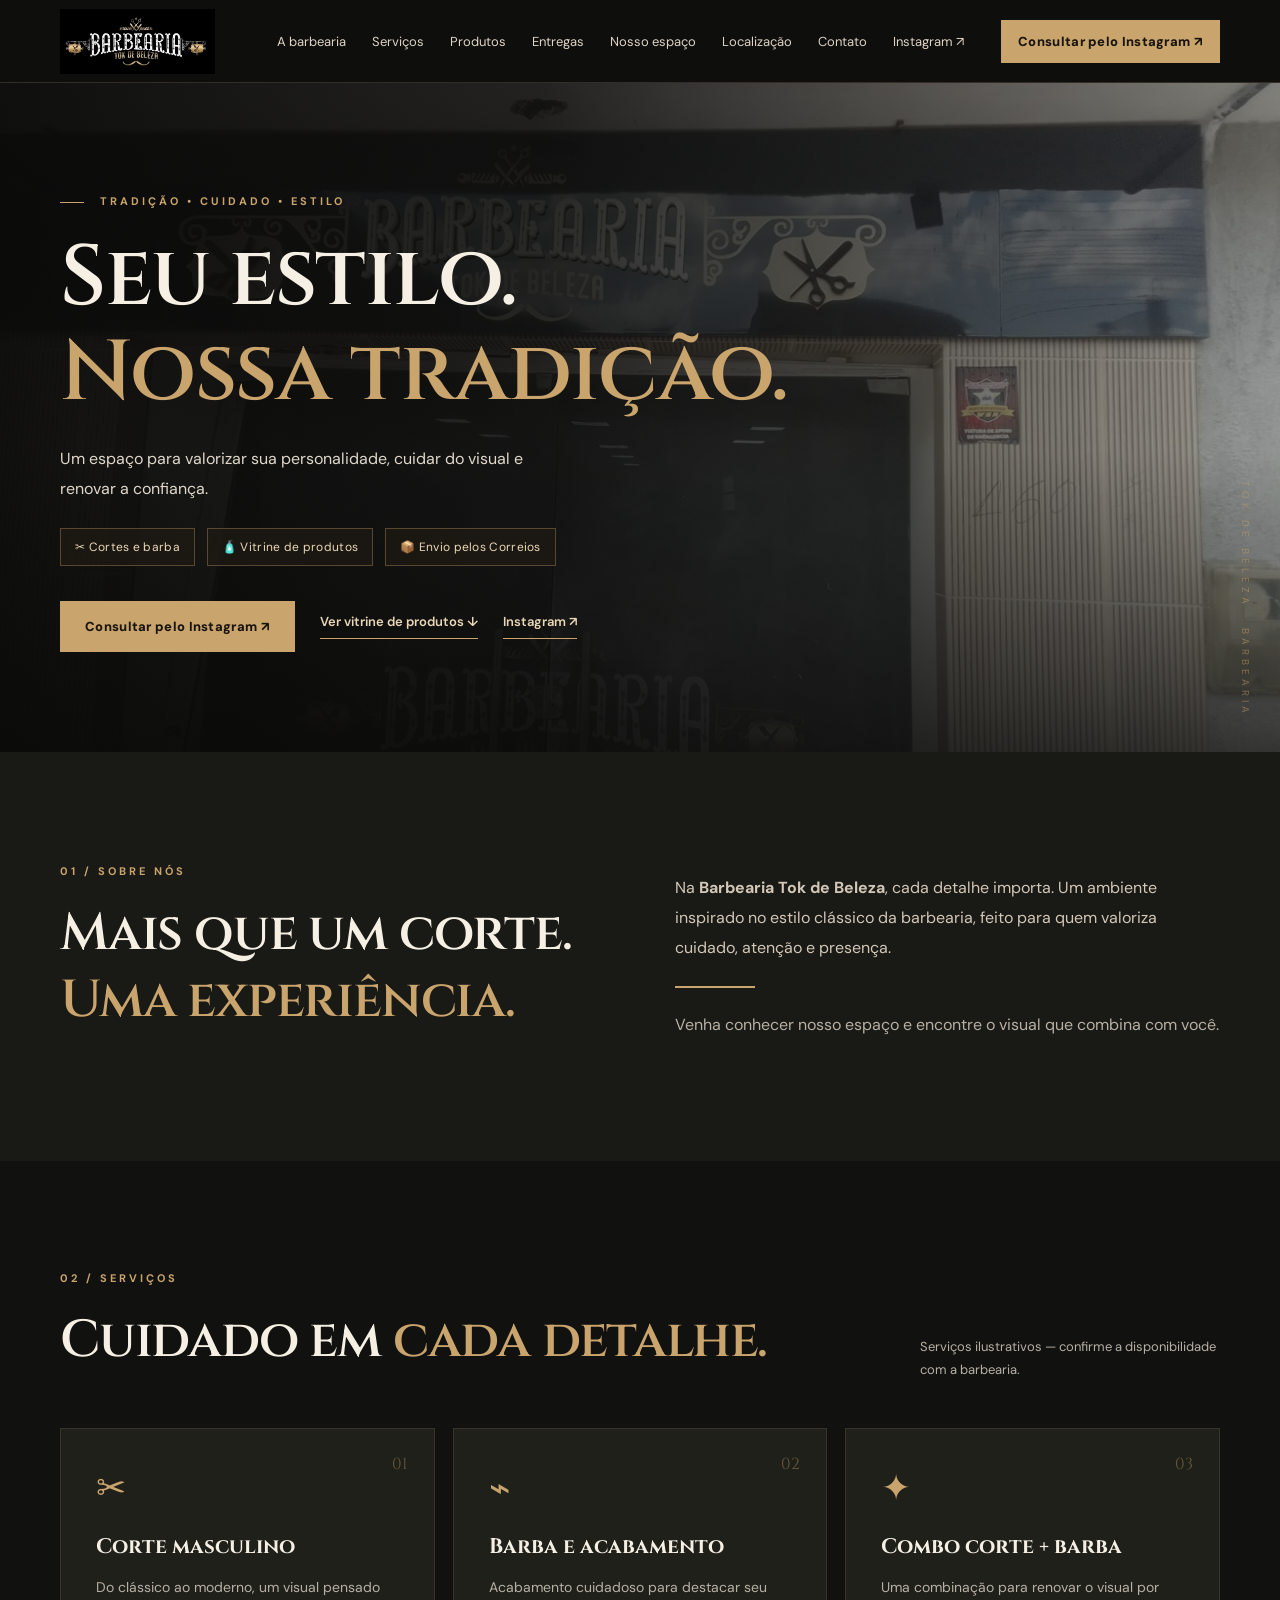
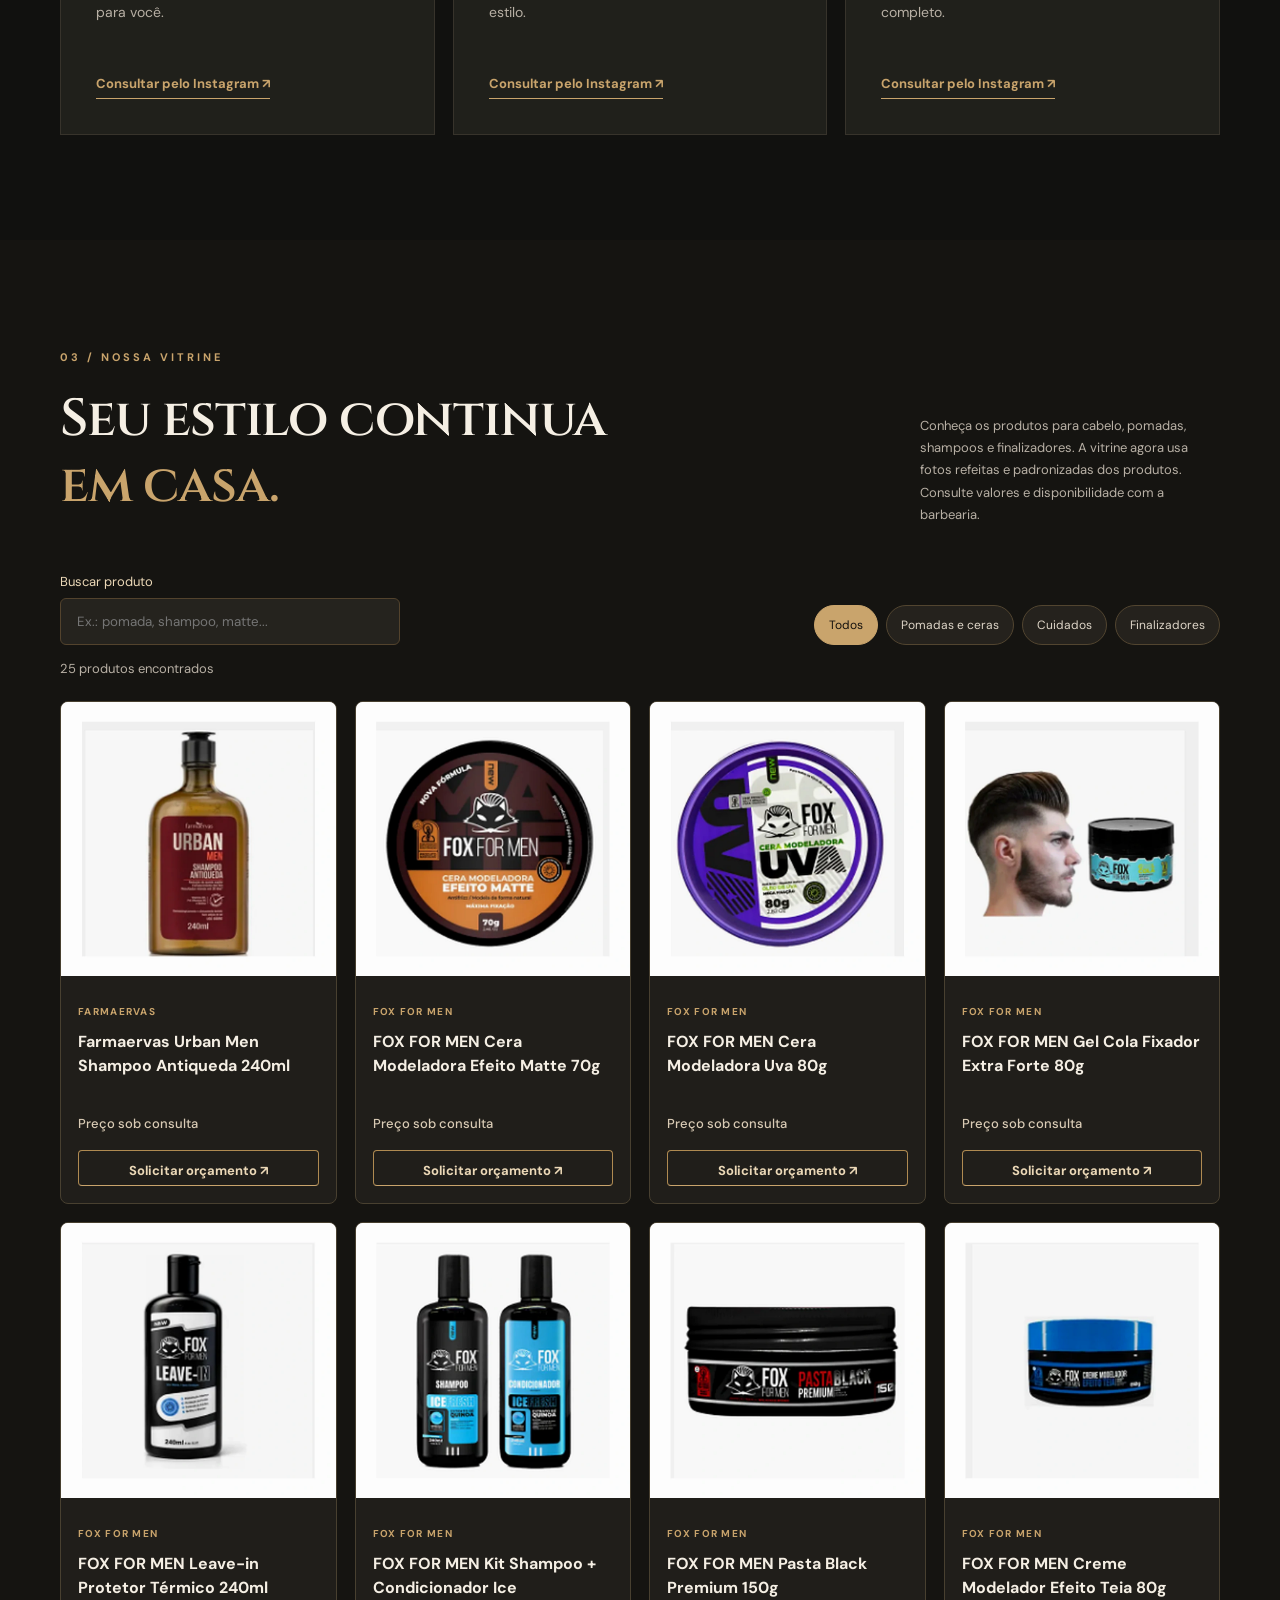
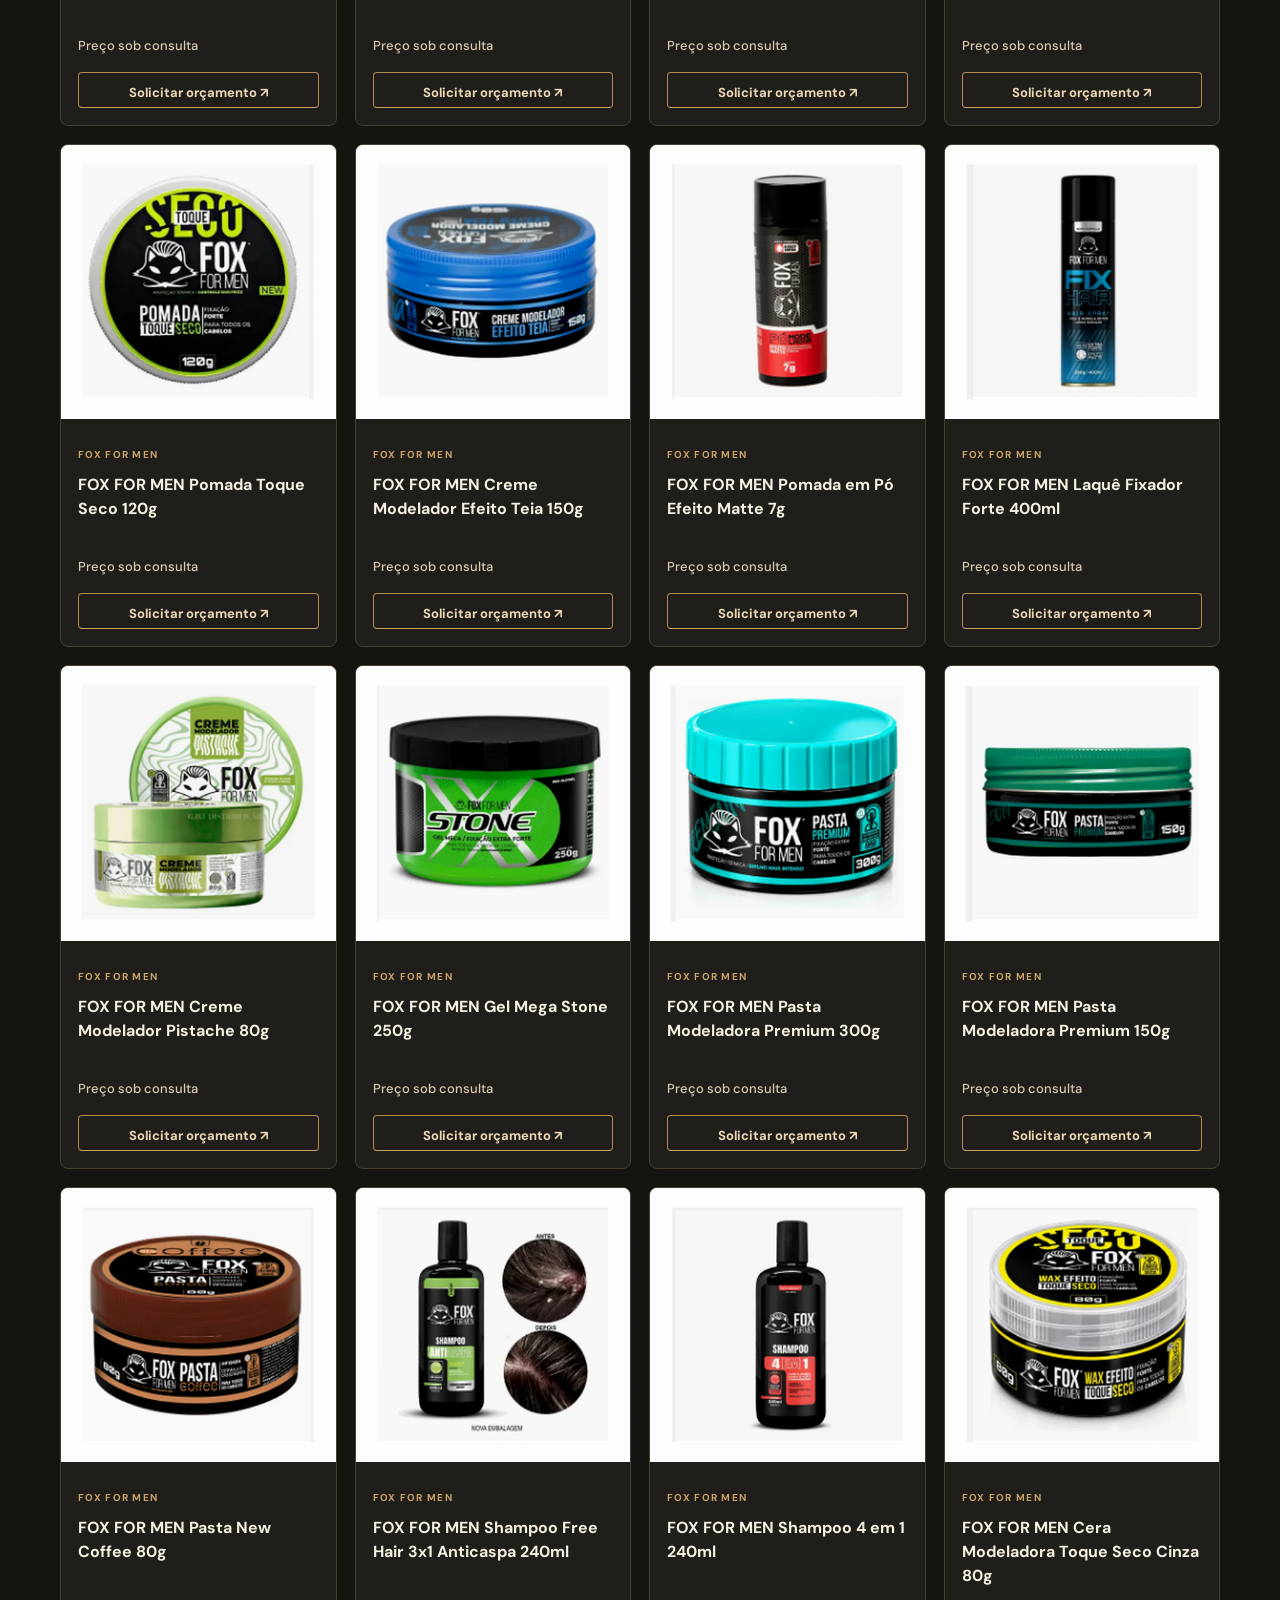
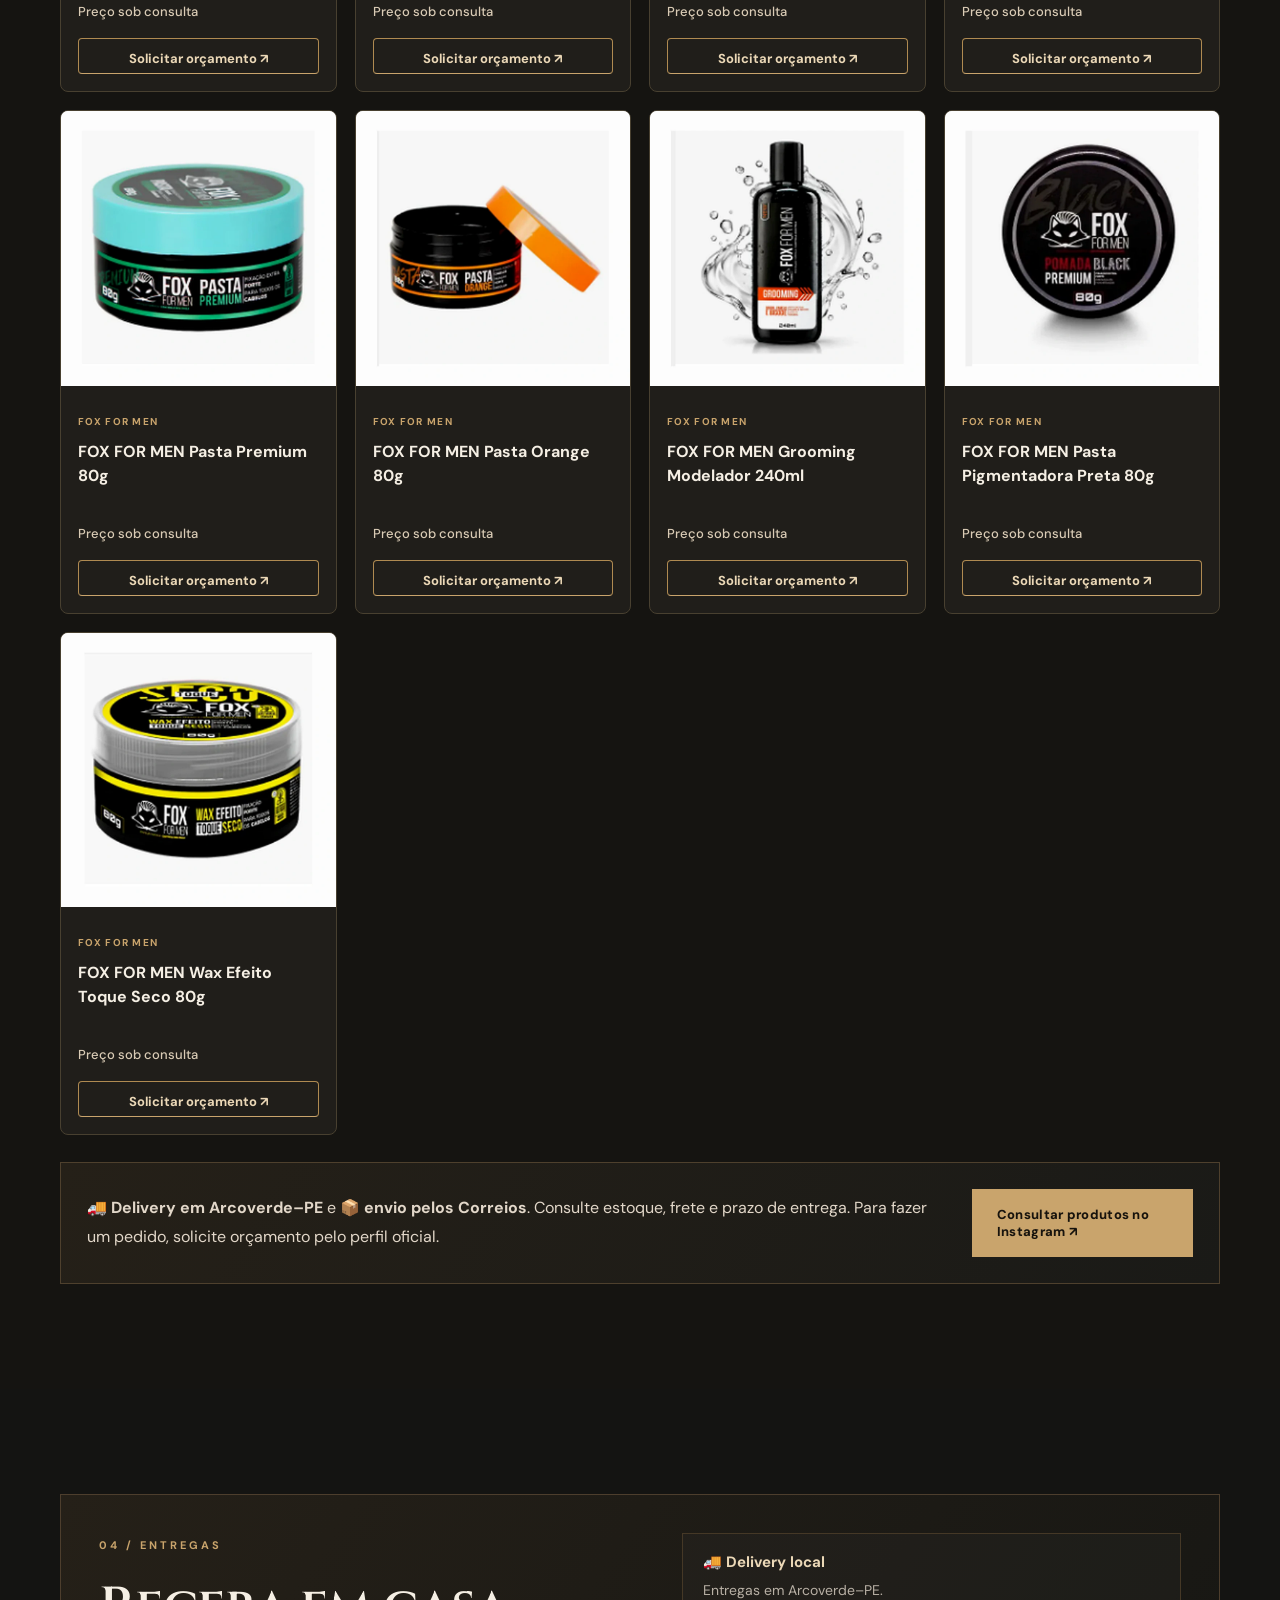
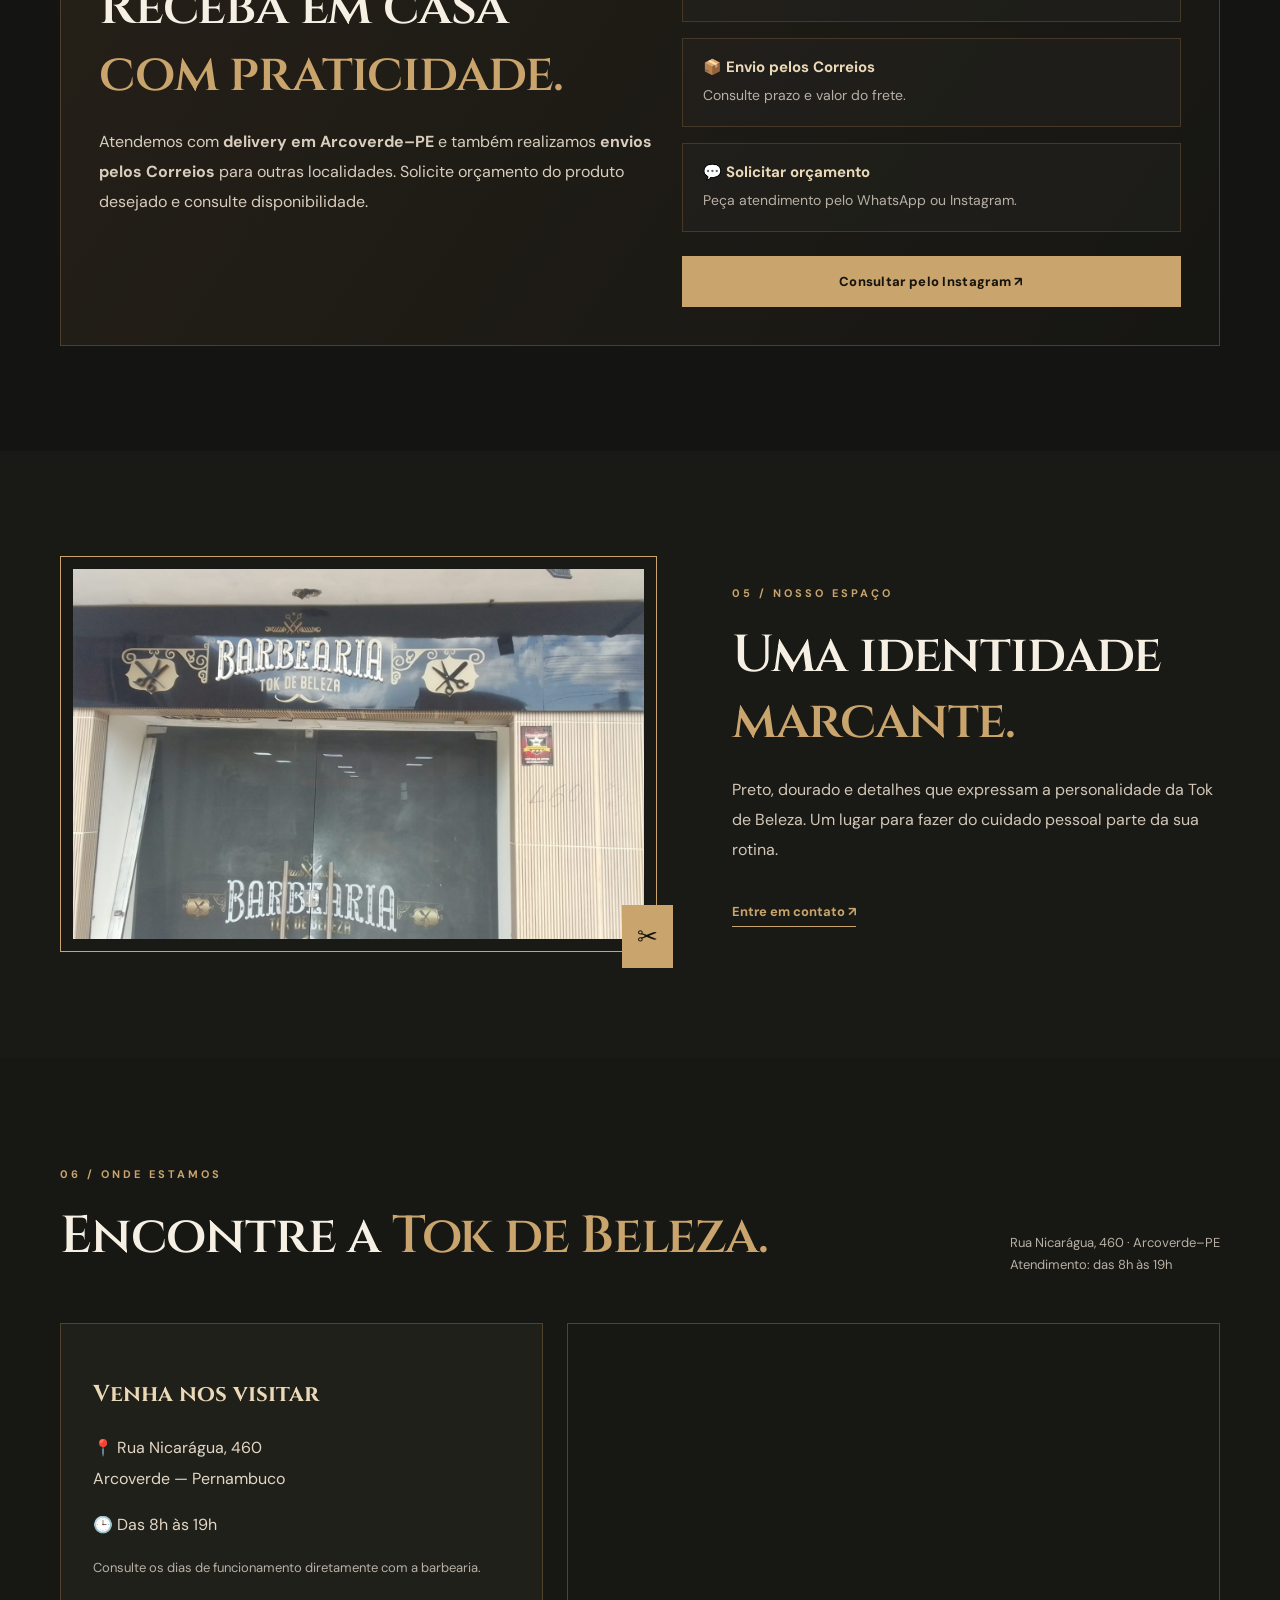
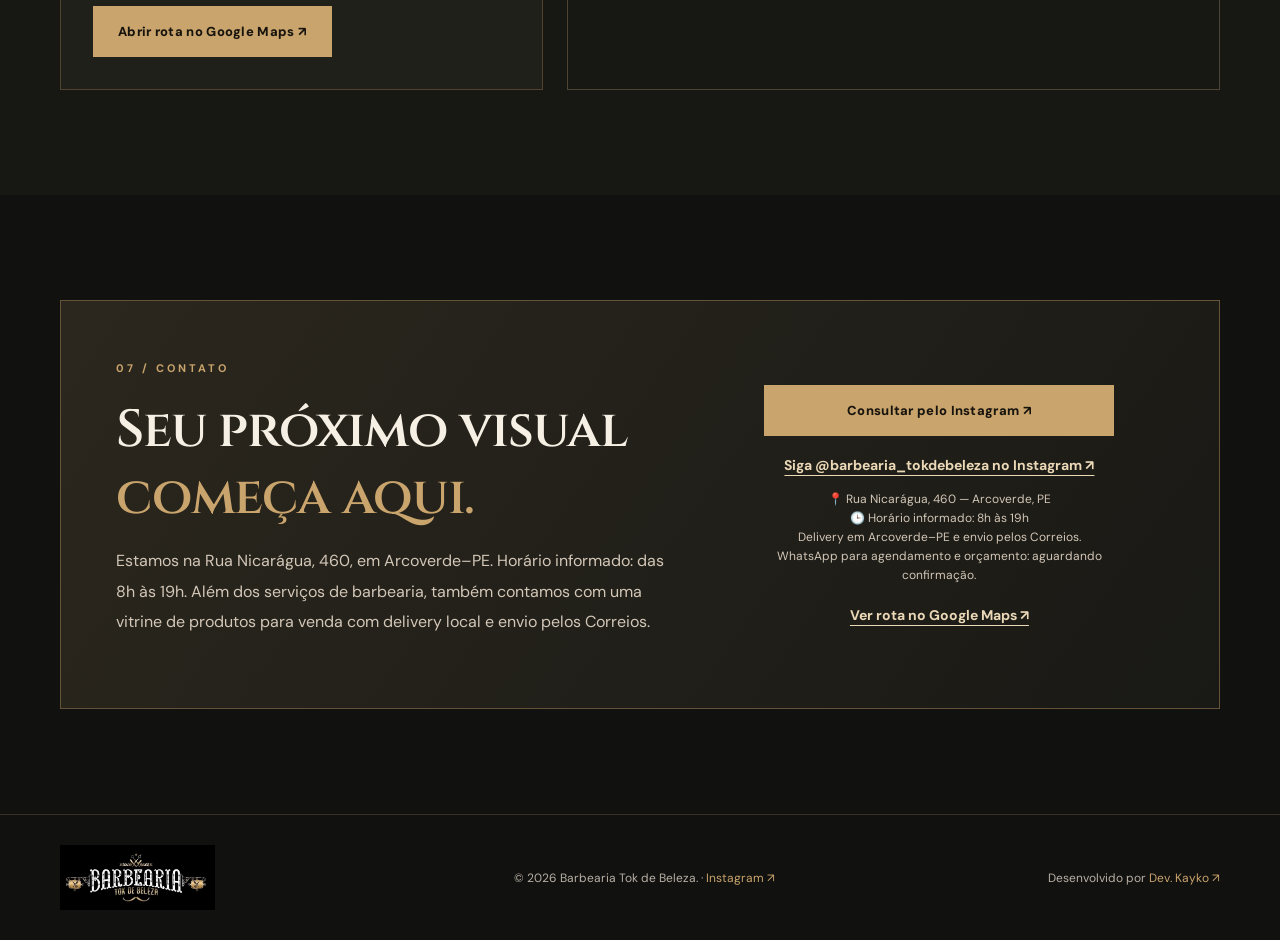
==== commit b2c1955f: "Add files via upload" ====
--- a/index.html
+++ b/index.html
@@ -1,40 +1,58 @@
 <!DOCTYPE html>
+
 <html lang="pt-BR">
 <head>
-  <meta charset="UTF-8">
-  <meta name="viewport" content="width=device-width, initial-scale=1">
-  <meta name="theme-color" content="#11110f">
-  <meta name="description" content="Barbearia Tok de Beleza — cortes, barba, produtos capilares e atendimento com delivery em Arcoverde-PE e envios pelos Correios.">
-  <title>Barbearia Tok de Beleza | Estilo e tradição</title>
-  <link rel="preconnect" href="https://fonts.googleapis.com">
-  <link rel="preconnect" href="https://fonts.gstatic.com" crossorigin>
-  <link href="https://fonts.googleapis.com/css2?family=Cinzel:wght@400;600;700&family=DM+Sans:wght@400;500;600;700&display=swap" rel="stylesheet">
-  <link rel="stylesheet" href="style.css">
+<meta charset="utf-8"/>
+<meta content="width=device-width, initial-scale=1" name="viewport"/>
+<meta content="#11110f" name="theme-color"/>
+<meta content="Barbearia Tok de Beleza — cortes, barba, produtos capilares e atendimento com delivery em Arcoverde-PE e envios pelos Correios." name="description"/>
+<title>Barbearia Tok de Beleza | Estilo e tradição</title>
+<link href="https://fonts.googleapis.com" rel="preconnect"/>
+<link crossorigin="" href="https://fonts.gstatic.com" rel="preconnect"/>
+<link href="https://fonts.googleapis.com/css2?family=Cinzel:wght@400;600;700&amp;family=DM+Sans:wght@400;500;600;700&amp;display=swap" rel="stylesheet"/>
+<link href="style.css" rel="stylesheet"/>
 </head>
 <body>
-  <!-- CONFIGURAÇÃO: substitua SEU_NUMERO_AQUI pelo número com DDI+DDD, só dígitos, ex. 5587999999999. -->
-  <!-- Instagram oficial configurado. Confirme número de WhatsApp, serviços, preços e horários com o proprietário. -->
-  <header class="header">
-    <div class="container nav">
-      <a class="brand" href="#inicio" aria-label="Barbearia Tok de Beleza - início"><img class="brand-logo" src="assets/logo-oficial.png" alt="Logo Barbearia Tok de Beleza"><span class="sr-only">Barbearia Tok de Beleza</span></a>
-      <nav aria-label="Menu principal"><a href="#sobre">A barbearia</a><a href="#servicos">Serviços</a><a href="#produtos">Produtos</a><a href="#entregas">Entregas</a><a href="#espaco">Nosso espaço</a><a href="#localizacao">Localização</a><a href="#contato">Contato</a><a href="https://www.instagram.com/barbearia_tokdebeleza/" target="_blank" rel="noopener noreferrer">Instagram ↗</a></nav>
-      <a class="btn btn-small" href="https://wa.me/SEU_NUMERO_AQUI?text=Ol%C3%A1%21%20Gostaria%20de%20agendar%20um%20hor%C3%A1rio%20na%20barbearia." target="_blank" rel="noopener noreferrer">Agendar horário ↗</a>
-    </div>
-  </header>
-  <main>
-    <section class="hero" id="inicio"><div class="hero-photo" aria-hidden="true"></div><div class="hero-shade"></div>
-      <div class="container hero-content"><p class="eyebrow"><span class="line"></span> TRADIÇÃO • CUIDADO • ESTILO</p><h1>Seu estilo.<br><em>Nossa tradição.</em></h1><p>Um espaço para valorizar sua personalidade, cuidar do visual e renovar a confiança.</p><div class="hero-tags"><span>✂ Cortes e barba</span><span>🧴 Vitrine de produtos</span><span>📦 Envio pelos Correios</span></div><div class="actions"><a class="btn" href="https://wa.me/SEU_NUMERO_AQUI?text=Ol%C3%A1%21%20Gostaria%20de%20agendar%20um%20hor%C3%A1rio%20na%20barbearia." target="_blank" rel="noopener noreferrer">Reserve seu horário <span>↗</span></a><a class="btn-outline" href="#produtos">Ver vitrine de produtos ↓</a><a class="btn-outline" href="https://www.instagram.com/barbearia_tokdebeleza/" target="_blank" rel="noopener noreferrer">Instagram ↗</a></div></div>
-      <div class="hero-side">TOK DE BELEZA · BARBEARIA</div>
-    </section>
-    <section class="intro section" id="sobre"><div class="container intro-grid"><div><span class="section-kicker">01 / SOBRE NÓS</span><h2>Mais que um corte.<br><em>Uma experiência.</em></h2></div><div><p>Na <strong>Barbearia Tok de Beleza</strong>, cada detalhe importa. Um ambiente inspirado no estilo clássico da barbearia, feito para quem valoriza cuidado, atenção e presença.</p><div class="gold-rule"></div><p class="muted">Venha conhecer nosso espaço e encontre o visual que combina com você.</p></div></div></section>
-    <section class="services section" id="servicos"><div class="container"><div class="section-head"><div><span class="section-kicker">02 / SERVIÇOS</span><h2>Cuidado em <em>cada detalhe.</em></h2></div><p class="muted">Serviços ilustrativos — confirme a disponibilidade com a barbearia.</p></div><div class="service-grid"><article class="service-card"><span class="service-n">01</span><div class="service-icon">✂</div><h3>Corte masculino</h3><p>Do clássico ao moderno, um visual pensado para você.</p><a href="https://wa.me/SEU_NUMERO_AQUI?text=Ol%C3%A1%21%20Gostaria%20de%20saber%20sobre%20corte%20masculino." target="_blank" rel="noopener noreferrer">Consultar valor ↗</a></article><article class="service-card"><span class="service-n">02</span><div class="service-icon">⌁</div><h3>Barba e acabamento</h3><p>Acabamento cuidadoso para destacar seu estilo.</p><a href="https://wa.me/SEU_NUMERO_AQUI?text=Ol%C3%A1%21%20Gostaria%20de%20saber%20sobre%20barba." target="_blank" rel="noopener noreferrer">Consultar valor ↗</a></article><article class="service-card"><span class="service-n">03</span><div class="service-icon">✦</div><h3>Combo corte + barba</h3><p>Uma combinação para renovar o visual por completo.</p><a href="https://wa.me/SEU_NUMERO_AQUI?text=Ol%C3%A1%21%20Gostaria%20de%20saber%20sobre%20o%20combo%20corte%20e%20barba." target="_blank" rel="noopener noreferrer">Consultar valor ↗</a></article></div></div></section>
-    <section class="products section" id="produtos"><div class="container"><div class="section-head"><div><span class="section-kicker">03 / VITRINE DE PRODUTOS</span><h2>Produtos para manter seu estilo<br><em>também em casa.</em></h2></div><p class="muted">Catálogo vitrine com itens em destaque. Consulte disponibilidade, fragrâncias, variações e valores atualizados.</p></div><div class="product-grid"><article class="product-card"><span class="product-badge">Mais pedido</span><h3>Pomada Toque Seco 80g</h3><p>Efeito seco com fixação forte para finalização do penteado.</p><div class="product-meta"><strong>A partir de R$ 20</strong><span>FOX FOR MEN</span></div><a href="https://wa.me/SEU_NUMERO_AQUI?text=Ol%C3%A1%21%20Gostaria%20de%20solicitar%20or%C3%A7amento%20da%20Pomada%20Toque%20Seco%2080g." target="_blank" rel="noopener noreferrer">Solicitar orçamento ↗</a></article><article class="product-card"><span class="product-badge">Vitrine</span><h3>Cera Modeladora UV 80g</h3><p>Modela e ajuda a manter o visual alinhado durante o dia.</p><div class="product-meta"><strong>A partir de R$ 20</strong><span>FOX FOR MEN</span></div><a href="https://wa.me/SEU_NUMERO_AQUI?text=Ol%C3%A1%21%20Gostaria%20de%20solicitar%20or%C3%A7amento%20da%20Cera%20Modeladora%20UV%2080g." target="_blank" rel="noopener noreferrer">Solicitar orçamento ↗</a></article><article class="product-card"><span class="product-badge">Efeito matte</span><h3>Cera Modeladora Matte 70g</h3><p>Ideal para acabamento opaco e controle dos fios.</p><div class="product-meta"><strong>A partir de R$ 32</strong><span>FOX FOR MEN</span></div><a href="https://wa.me/SEU_NUMERO_AQUI?text=Ol%C3%A1%21%20Gostaria%20de%20solicitar%20or%C3%A7amento%20da%20Cera%20Modeladora%20Matte%2070g." target="_blank" rel="noopener noreferrer">Solicitar orçamento ↗</a></article><article class="product-card"><span class="product-badge">Fixação extra</span><h3>Gel Cola Modelador</h3><p>Definição intensa para penteados que precisam de firmeza.</p><div class="product-meta"><strong>A partir de R$ 20</strong><span>FOX FOR MEN</span></div><a href="https://wa.me/SEU_NUMERO_AQUI?text=Ol%C3%A1%21%20Gostaria%20de%20solicitar%20or%C3%A7amento%20do%20Gel%20Cola%20Modelador." target="_blank" rel="noopener noreferrer">Solicitar orçamento ↗</a></article><article class="product-card"><span class="product-badge">Cuidados</span><h3>Leave-in Protetor Térmico</h3><p>Ajuda na proteção e no cuidado diário dos fios.</p><div class="product-meta"><strong>A partir de R$ 31</strong><span>FOX FOR MEN</span></div><a href="https://wa.me/SEU_NUMERO_AQUI?text=Ol%C3%A1%21%20Gostaria%20de%20solicitar%20or%C3%A7amento%20do%20Leave-in%20Protetor%20T%C3%A9rmico." target="_blank" rel="noopener noreferrer">Solicitar orçamento ↗</a></article><article class="product-card"><span class="product-badge">Kit</span><h3>Shampoo + Condicionador Ice</h3><p>Limpeza e hidratação em conjunto para o cuidado capilar.</p><div class="product-meta"><strong>A partir de R$ 45</strong><span>FOX FOR MEN</span></div><a href="https://wa.me/SEU_NUMERO_AQUI?text=Ol%C3%A1%21%20Gostaria%20de%20solicitar%20or%C3%A7amento%20do%20Kit%20Shampoo%20e%20Condicionador%20Ice." target="_blank" rel="noopener noreferrer">Solicitar orçamento ↗</a></article><article class="product-card"><span class="product-badge">Extra forte</span><h3>Pasta Premium 300g</h3><p>Opção com alto rendimento e fixação para uso contínuo.</p><div class="product-meta"><strong>A partir de R$ 35</strong><span>FOX FOR MEN</span></div><a href="https://wa.me/SEU_NUMERO_AQUI?text=Ol%C3%A1%21%20Gostaria%20de%20solicitar%20or%C3%A7amento%20da%20Pasta%20Premium%20300g." target="_blank" rel="noopener noreferrer">Solicitar orçamento ↗</a></article><article class="product-card"><span class="product-badge">Profissional</span><h3>Laquê Fixador Forte 400ml</h3><p>Acabamento final para reforçar a fixação do penteado.</p><div class="product-meta"><strong>A partir de R$ 45</strong><span>FOX FOR MEN</span></div><a href="https://wa.me/SEU_NUMERO_AQUI?text=Ol%C3%A1%21%20Gostaria%20de%20solicitar%20or%C3%A7amento%20do%20Laqu%C3%AA%20Fixador%20Forte%20400ml." target="_blank" rel="noopener noreferrer">Solicitar orçamento ↗</a></article></div><div class="catalog-note"><p>Não encontrou o item que procura? Entre em contato para consultar outros produtos, tamanhos, fragrâncias e marcas disponíveis.</p><a class="btn" href="https://wa.me/SEU_NUMERO_AQUI?text=Ol%C3%A1%21%20Gostaria%20de%20receber%20o%20cat%C3%A1logo%20de%20produtos%20da%20barbearia." target="_blank" rel="noopener noreferrer">Solicitar catálogo completo ↗</a></div><div class="catalog-gallery"><img src="assets/produtos-grid-1.png" alt="Produtos capilares da barbearia em vitrine online" loading="lazy"><img src="assets/produtos-grid-2.png" alt="Vitrine com shampoos, pomadas e finalizadores" loading="lazy"><img src="assets/produtos-grid-3.png" alt="Seleção de pomadas e sprays capilares" loading="lazy"><img src="assets/produtos-grid-4.png" alt="Mais produtos disponíveis para venda" loading="lazy"><img src="assets/produtos-grid-5.png" alt="Produtos para cuidado e finalização dos cabelos" loading="lazy"><img src="assets/produtos-grid-6.png" alt="Vitrine adicional com pomadas e shampoos" loading="lazy"><img src="assets/produtos-grid-7.png" alt="Pomada wax efeito seco disponível para venda" loading="lazy"></div></div></section>
-    <section class="delivery section" id="entregas"><div class="container delivery-box"><div><span class="section-kicker">04 / ENTREGAS</span><h2>Receba em casa<br><em>com praticidade.</em></h2><p>Atendemos com <strong>delivery em Arcoverde–PE</strong> e também realizamos <strong>envios pelos Correios</strong> para outras localidades. Solicite orçamento do produto desejado e consulte disponibilidade.</p></div><div class="delivery-points"><div class="delivery-item"><strong>🚚 Delivery local</strong><span>Entregas em Arcoverde–PE.</span></div><div class="delivery-item"><strong>📦 Envio pelos Correios</strong><span>Consulte prazo e valor do frete.</span></div><div class="delivery-item"><strong>💬 Solicitar orçamento</strong><span>Peça atendimento pelo WhatsApp ou Instagram.</span></div><a class="btn" href="https://wa.me/SEU_NUMERO_AQUI?text=Ol%C3%A1%21%20Gostaria%20de%20solicitar%20um%20or%C3%A7amento%20de%20produtos%20da%20barbearia." target="_blank" rel="noopener noreferrer">Solicitar orçamento ↗</a></div></div></section>
-    <section class="space section" id="espaco"><div class="container space-grid"><div class="photo-wrap"><img src="assets/fachada.jpg" alt="Fachada da Barbearia Tok de Beleza com letreiro preto e dourado" loading="lazy"><div class="photo-corner">✂</div></div><div class="space-copy"><span class="section-kicker">05 / NOSSO ESPAÇO</span><h2>Uma identidade<br><em>marcante.</em></h2><p>Preto, dourado e detalhes que expressam a personalidade da Tok de Beleza. Um lugar para fazer do cuidado pessoal parte da sua rotina.</p><a class="text-link" href="#contato">Entre em contato <span>↗</span></a></div></div></section>
-    <section class="location section" id="localizacao"><div class="container"><div class="section-head"><div><span class="section-kicker">06 / ONDE ESTAMOS</span><h2>Encontre a <em>Tok de Beleza.</em></h2></div><p class="muted">Rua Nicarágua, 460 · Arcoverde–PE<br>Atendimento: das 8h às 19h</p></div><div class="map-grid"><div class="map-info"><h3>Venha nos visitar</h3><p>📍 Rua Nicarágua, 460<br>Arcoverde — Pernambuco</p><p>🕒 Das 8h às 19h</p><p class="muted">Consulte os dias de funcionamento diretamente com a barbearia.</p><a class="btn" href="https://www.google.com/maps/search/?api=1&query=Rua%20Nicar%C3%A1gua%2C%20460%2C%20Arcoverde%2C%20PE%2C%20Brasil" target="_blank" rel="noopener noreferrer">Abrir rota no Google Maps ↗</a></div><iframe class="map-frame" src="https://maps.google.com/maps?q=Rua%20Nicar%C3%A1gua%2C%20460%2C%20Arcoverde%2C%20PE%2C%20Brasil&output=embed" title="Mapa da Rua Nicarágua, 460, Arcoverde — PE" loading="lazy" referrerpolicy="no-referrer-when-downgrade" allowfullscreen></iframe></div></div></section>
-    <section class="contact section" id="contato"><div class="container contact-box"><div><span class="section-kicker">07 / CONTATO</span><h2>Seu próximo visual<br><em>começa aqui.</em></h2><p>Estamos na Rua Nicarágua, 460, em Arcoverde–PE. Horário informado: das 8h às 19h. Além dos serviços de barbearia, também contamos com uma vitrine de produtos para venda com delivery local e envio pelos Correios.</p></div><div class="contact-actions"><a class="btn" href="https://wa.me/SEU_NUMERO_AQUI?text=Ol%C3%A1%21%20Gostaria%20de%20agendar%20um%20hor%C3%A1rio%20na%20barbearia." target="_blank" rel="noopener noreferrer">Agendar pelo WhatsApp ↗</a><a class="instagram-contact" href="https://www.instagram.com/barbearia_tokdebeleza/" target="_blank" rel="noopener noreferrer">Siga @barbearia_tokdebeleza no Instagram ↗</a><p class="note">📍 Rua Nicarágua, 460 — Arcoverde, PE<br>🕒 Horário informado: 8h às 19h<br>Delivery em Arcoverde–PE e envio pelos Correios.<br>WhatsApp para agendamento e orçamento: aguardando confirmação.</p><a class="instagram-contact" href="https://www.google.com/maps/search/?api=1&query=Rua%20Nicar%C3%A1gua%2C%20460%2C%20Arcoverde%2C%20PE%2C%20Brasil" target="_blank" rel="noopener noreferrer">Ver rota no Google Maps ↗</a></div></div></section>
-  </main>
-  <footer><div class="container footer-inner"><div class="brand"><img class="brand-logo" src="assets/logo-oficial.png" alt="Logo Barbearia Tok de Beleza"><span class="sr-only">Barbearia Tok de Beleza</span></div><span>© <span id="year">2026</span> Barbearia Tok de Beleza. · <a href="https://www.instagram.com/barbearia_tokdebeleza/" target="_blank" rel="noopener noreferrer">Instagram ↗</a></span><span>Desenvolvido por <a href="https://www.instagram.com/alien_okyak/?hl=pt-br" target="_blank" rel="noopener noreferrer">Dev. Kayko ↗</a></span></div></footer>
-  <script>document.getElementById('year').textContent = new Date().getFullYear();</script>
-</body>
+<!-- CONFIGURAÇÃO: substitua SEU_NUMERO_AQUI pelo número com DDI+DDD, só dígitos, ex. 5587999999999. -->
+<!-- Instagram oficial configurado. Confirme número de WhatsApp, serviços, preços e horários com o proprietário. -->
+<header class="header">
+<div class="container nav">
+<a aria-label="Barbearia Tok de Beleza - início" class="brand" href="#inicio"><img alt="Logo Barbearia Tok de Beleza" class="brand-logo" src="assets/logo-oficial.png"/><span class="sr-only">Barbearia Tok de Beleza</span></a>
+<nav aria-label="Menu principal"><a href="#sobre">A barbearia</a><a href="#servicos">Serviços</a><a href="#produtos">Produtos</a><a href="#entregas">Entregas</a><a href="#espaco">Nosso espaço</a><a href="#localizacao">Localização</a><a href="#contato">Contato</a><a href="https://www.instagram.com/barbearia_tokdebeleza/" rel="noopener noreferrer" target="_blank">Instagram ↗</a></nav>
+<a class="btn btn-small" href="https://www.instagram.com/barbearia_tokdebeleza/" rel="noopener noreferrer" target="_blank">Consultar pelo Instagram ↗</a>
+</div>
+</header>
+<main>
+<section class="hero" id="inicio"><div aria-hidden="true" class="hero-photo"></div><div class="hero-shade"></div>
+<div class="container hero-content"><p class="eyebrow"><span class="line"></span> TRADIÇÃO • CUIDADO • ESTILO</p><h1>Seu estilo.<br/><em>Nossa tradição.</em></h1><p>Um espaço para valorizar sua personalidade, cuidar do visual e renovar a confiança.</p><div class="hero-tags"><span>✂ Cortes e barba</span><span>🧴 Vitrine de produtos</span><span>📦 Envio pelos Correios</span></div><div class="actions"><a class="btn" href="https://www.instagram.com/barbearia_tokdebeleza/" rel="noopener noreferrer" target="_blank">Consultar pelo Instagram ↗</a><a class="btn-outline" href="#produtos">Ver vitrine de produtos ↓</a><a class="btn-outline" href="https://www.instagram.com/barbearia_tokdebeleza/" rel="noopener noreferrer" target="_blank">Instagram ↗</a></div></div>
+<div class="hero-side">TOK DE BELEZA · BARBEARIA</div>
+</section>
+<section class="intro section" id="sobre"><div class="container intro-grid"><div><span class="section-kicker">01 / SOBRE NÓS</span><h2>Mais que um corte.<br/><em>Uma experiência.</em></h2></div><div><p>Na <strong>Barbearia Tok de Beleza</strong>, cada detalhe importa. Um ambiente inspirado no estilo clássico da barbearia, feito para quem valoriza cuidado, atenção e presença.</p><div class="gold-rule"></div><p class="muted">Venha conhecer nosso espaço e encontre o visual que combina com você.</p></div></div></section>
+<section class="services section" id="servicos"><div class="container"><div class="section-head"><div><span class="section-kicker">02 / SERVIÇOS</span><h2>Cuidado em <em>cada detalhe.</em></h2></div><p class="muted">Serviços ilustrativos — confirme a disponibilidade com a barbearia.</p></div><div class="service-grid"><article class="service-card"><span class="service-n">01</span><div class="service-icon">✂</div><h3>Corte masculino</h3><p>Do clássico ao moderno, um visual pensado para você.</p><a href="https://www.instagram.com/barbearia_tokdebeleza/" rel="noopener noreferrer" target="_blank">Consultar pelo Instagram ↗</a></article><article class="service-card"><span class="service-n">02</span><div class="service-icon">⌁</div><h3>Barba e acabamento</h3><p>Acabamento cuidadoso para destacar seu estilo.</p><a href="https://www.instagram.com/barbearia_tokdebeleza/" rel="noopener noreferrer" target="_blank">Consultar pelo Instagram ↗</a></article><article class="service-card"><span class="service-n">03</span><div class="service-icon">✦</div><h3>Combo corte + barba</h3><p>Uma combinação para renovar o visual por completo.</p><a href="https://www.instagram.com/barbearia_tokdebeleza/" rel="noopener noreferrer" target="_blank">Consultar pelo Instagram ↗</a></article></div></div></section>
+<section class="products section" id="produtos"><div class="container"><div class="section-head"><div><span class="section-kicker">03 / NOSSA VITRINE</span><h2>Seu estilo continua<br/><em>em casa.</em></h2></div><p class="muted">Conheça os produtos para cabelo, pomadas, shampoos e finalizadores. A vitrine agora usa fotos refeitas e padronizadas dos produtos. Consulte valores e disponibilidade com a barbearia.</p></div><div class="catalog-tools"><label class="catalog-search" for="busca-produto">Buscar produto <input autocomplete="off" id="busca-produto" placeholder="Ex.: pomada, shampoo, matte..." type="search"/></label><div aria-label="Filtrar por categoria" class="catalog-filters" role="group"><button class="filter-btn active" data-filter="Todos" type="button">Todos</button><button class="filter-btn" data-filter="Pomadas e ceras" type="button">Pomadas e ceras</button><button class="filter-btn" data-filter="Cuidados" type="button">Cuidados</button><button class="filter-btn" data-filter="Finalizadores" type="button">Finalizadores</button></div></div><p aria-live="polite" class="catalog-counter" id="catalog-counter">25 produtos com fotos refeitas na vitrine</p><div class="product-grid" id="catalog-grid"><article class="product-card" data-category="Cuidados" data-name="farmaervas urban men shampoo antiqueda 240ml"><div class="product-picture"><img alt="Foto refeita: Farmaervas Urban Men Shampoo Antiqueda 240ml" height="760" loading="lazy" src="assets/produtos/farmavervas-urban-men-antiqueda-240ml.webp" width="760"/></div><div class="product-copy"><span class="product-brand">FARMAERVAS</span><h3>Farmaervas Urban Men Shampoo Antiqueda 240ml</h3><div class="product-meta"><strong>Preço sob consulta</strong></div><a aria-label="Solicitar orçamento para Farmaervas Urban Men Shampoo Antiqueda 240ml" class="product-cta" href="https://www.instagram.com/barbearia_tokdebeleza/" rel="noopener noreferrer" target="_blank">Solicitar orçamento ↗</a></div></article><article class="product-card" data-category="Pomadas e ceras" data-name="fox for men cera modeladora efeito matte 70g"><div class="product-picture"><img alt="Foto refeita: FOX FOR MEN Cera Modeladora Efeito Matte 70g" height="760" loading="lazy" src="assets/produtos/fox-cera-modeladora-matte-70g.webp" width="760"/></div><div class="product-copy"><span class="product-brand">FOX FOR MEN</span><h3>FOX FOR MEN Cera Modeladora Efeito Matte 70g</h3><div class="product-meta"><strong>Preço sob consulta</strong></div><a aria-label="Solicitar orçamento para FOX FOR MEN Cera Modeladora Efeito Matte 70g" class="product-cta" href="https://www.instagram.com/barbearia_tokdebeleza/" rel="noopener noreferrer" target="_blank">Solicitar orçamento ↗</a></div></article><article class="product-card" data-category="Pomadas e ceras" data-name="fox for men cera modeladora uva 80g"><div class="product-picture"><img alt="Foto refeita: FOX FOR MEN Cera Modeladora Uva 80g" height="760" loading="lazy" src="assets/produtos/fox-cera-modeladora-uva-80g.webp" width="760"/></div><div class="product-copy"><span class="product-brand">FOX FOR MEN</span><h3>FOX FOR MEN Cera Modeladora Uva 80g</h3><div class="product-meta"><strong>Preço sob consulta</strong></div><a aria-label="Solicitar orçamento para FOX FOR MEN Cera Modeladora Uva 80g" class="product-cta" href="https://www.instagram.com/barbearia_tokdebeleza/" rel="noopener noreferrer" target="_blank">Solicitar orçamento ↗</a></div></article><article class="product-card" data-category="Finalizadores" data-name="fox for men gel cola fixador extra forte 80g"><div class="product-picture"><img alt="Foto refeita: FOX FOR MEN Gel Cola Fixador Extra Forte 80g" height="760" loading="lazy" src="assets/produtos/fox-gel-cola-fixador-extra-forte-80g.webp" width="760"/></div><div class="product-copy"><span class="product-brand">FOX FOR MEN</span><h3>FOX FOR MEN Gel Cola Fixador Extra Forte 80g</h3><div class="product-meta"><strong>Preço sob consulta</strong></div><a aria-label="Solicitar orçamento para FOX FOR MEN Gel Cola Fixador Extra Forte 80g" class="product-cta" href="https://www.instagram.com/barbearia_tokdebeleza/" rel="noopener noreferrer" target="_blank">Solicitar orçamento ↗</a></div></article><article class="product-card" data-category="Cuidados" data-name="fox for men leave-in protetor térmico 240ml"><div class="product-picture"><img alt="Foto refeita: FOX FOR MEN Leave-in Protetor Térmico 240ml" height="760" loading="lazy" src="assets/produtos/fox-leave-in-protetor-termico-240ml.webp" width="760"/></div><div class="product-copy"><span class="product-brand">FOX FOR MEN</span><h3>FOX FOR MEN Leave-in Protetor Térmico 240ml</h3><div class="product-meta"><strong>Preço sob consulta</strong></div><a aria-label="Solicitar orçamento para FOX FOR MEN Leave-in Protetor Térmico 240ml" class="product-cta" href="https://www.instagram.com/barbearia_tokdebeleza/" rel="noopener noreferrer" target="_blank">Solicitar orçamento ↗</a></div></article><article class="product-card" data-category="Cuidados" data-name="fox for men kit shampoo + condicionador ice"><div class="product-picture"><img alt="Foto refeita: FOX FOR MEN Kit Shampoo + Condicionador Ice" height="760" loading="lazy" src="assets/produtos/fox-kit-shampoo-condicionador-ice.webp" width="760"/></div><div class="product-copy"><span class="product-brand">FOX FOR MEN</span><h3>FOX FOR MEN Kit Shampoo + Condicionador Ice</h3><div class="product-meta"><strong>Preço sob consulta</strong></div><a aria-label="Solicitar orçamento para FOX FOR MEN Kit Shampoo + Condicionador Ice" class="product-cta" href="https://www.instagram.com/barbearia_tokdebeleza/" rel="noopener noreferrer" target="_blank">Solicitar orçamento ↗</a></div></article><article class="product-card" data-category="Pomadas e ceras" data-name="fox for men pasta black premium 150g"><div class="product-picture"><img alt="Foto refeita: FOX FOR MEN Pasta Black Premium 150g" height="760" loading="lazy" src="assets/produtos/fox-pasta-black-premium-150g.webp" width="760"/></div><div class="product-copy"><span class="product-brand">FOX FOR MEN</span><h3>FOX FOR MEN Pasta Black Premium 150g</h3><div class="product-meta"><strong>Preço sob consulta</strong></div><a aria-label="Solicitar orçamento para FOX FOR MEN Pasta Black Premium 150g" class="product-cta" href="https://www.instagram.com/barbearia_tokdebeleza/" rel="noopener noreferrer" target="_blank">Solicitar orçamento ↗</a></div></article><article class="product-card" data-category="Pomadas e ceras" data-name="fox for men creme modelador efeito teia 80g"><div class="product-picture"><img alt="Foto refeita: FOX FOR MEN Creme Modelador Efeito Teia 80g" height="760" loading="lazy" src="assets/produtos/fox-creme-modelador-teia-80g.webp" width="760"/></div><div class="product-copy"><span class="product-brand">FOX FOR MEN</span><h3>FOX FOR MEN Creme Modelador Efeito Teia 80g</h3><div class="product-meta"><strong>Preço sob consulta</strong></div><a aria-label="Solicitar orçamento para FOX FOR MEN Creme Modelador Efeito Teia 80g" class="product-cta" href="https://www.instagram.com/barbearia_tokdebeleza/" rel="noopener noreferrer" target="_blank">Solicitar orçamento ↗</a></div></article><article class="product-card" data-category="Pomadas e ceras" data-name="fox for men pomada toque seco 120g"><div class="product-picture"><img alt="Foto refeita: FOX FOR MEN Pomada Toque Seco 120g" height="760" loading="lazy" src="assets/produtos/fox-pomada-toque-seco-120g.webp" width="760"/></div><div class="product-copy"><span class="product-brand">FOX FOR MEN</span><h3>FOX FOR MEN Pomada Toque Seco 120g</h3><div class="product-meta"><strong>Preço sob consulta</strong></div><a aria-label="Solicitar orçamento para FOX FOR MEN Pomada Toque Seco 120g" class="product-cta" href="https://www.instagram.com/barbearia_tokdebeleza/" rel="noopener noreferrer" target="_blank">Solicitar orçamento ↗</a></div></article><article class="product-card" data-category="Pomadas e ceras" data-name="fox for men creme modelador efeito teia 150g"><div class="product-picture"><img alt="Foto refeita: FOX FOR MEN Creme Modelador Efeito Teia 150g" height="760" loading="lazy" src="assets/produtos/fox-creme-modelador-teia-150g.webp" width="760"/></div><div class="product-copy"><span class="product-brand">FOX FOR MEN</span><h3>FOX FOR MEN Creme Modelador Efeito Teia 150g</h3><div class="product-meta"><strong>Preço sob consulta</strong></div><a aria-label="Solicitar orçamento para FOX FOR MEN Creme Modelador Efeito Teia 150g" class="product-cta" href="https://www.instagram.com/barbearia_tokdebeleza/" rel="noopener noreferrer" target="_blank">Solicitar orçamento ↗</a></div></article><article class="product-card" data-category="Finalizadores" data-name="fox for men pomada em pó efeito matte 7g"><div class="product-picture"><img alt="Foto refeita: FOX FOR MEN Pomada em Pó Efeito Matte 7g" height="760" loading="lazy" src="assets/produtos/fox-pomada-po-efeito-matte-7g.webp" width="760"/></div><div class="product-copy"><span class="product-brand">FOX FOR MEN</span><h3>FOX FOR MEN Pomada em Pó Efeito Matte 7g</h3><div class="product-meta"><strong>Preço sob consulta</strong></div><a aria-label="Solicitar orçamento para FOX FOR MEN Pomada em Pó Efeito Matte 7g" class="product-cta" href="https://www.instagram.com/barbearia_tokdebeleza/" rel="noopener noreferrer" target="_blank">Solicitar orçamento ↗</a></div></article><article class="product-card" data-category="Finalizadores" data-name="fox for men laquê fixador forte 400ml"><div class="product-picture"><img alt="Foto refeita: FOX FOR MEN Laquê Fixador Forte 400ml" height="760" loading="lazy" src="assets/produtos/fox-fixador-forte-400ml.webp" width="760"/></div><div class="product-copy"><span class="product-brand">FOX FOR MEN</span><h3>FOX FOR MEN Laquê Fixador Forte 400ml</h3><div class="product-meta"><strong>Preço sob consulta</strong></div><a aria-label="Solicitar orçamento para FOX FOR MEN Laquê Fixador Forte 400ml" class="product-cta" href="https://www.instagram.com/barbearia_tokdebeleza/" rel="noopener noreferrer" target="_blank">Solicitar orçamento ↗</a></div></article><article class="product-card" data-category="Pomadas e ceras" data-name="fox for men creme modelador pistache 80g"><div class="product-picture"><img alt="Foto refeita: FOX FOR MEN Creme Modelador Pistache 80g" height="760" loading="lazy" src="assets/produtos/fox-creme-modelador-pistache-80g.webp" width="760"/></div><div class="product-copy"><span class="product-brand">FOX FOR MEN</span><h3>FOX FOR MEN Creme Modelador Pistache 80g</h3><div class="product-meta"><strong>Preço sob consulta</strong></div><a aria-label="Solicitar orçamento para FOX FOR MEN Creme Modelador Pistache 80g" class="product-cta" href="https://www.instagram.com/barbearia_tokdebeleza/" rel="noopener noreferrer" target="_blank">Solicitar orçamento ↗</a></div></article><article class="product-card" data-category="Finalizadores" data-name="fox for men gel mega stone 250g"><div class="product-picture"><img alt="Foto refeita: FOX FOR MEN Gel Mega Stone 250g" height="760" loading="lazy" src="assets/produtos/fox-gel-mega-stone-250g.webp" width="760"/></div><div class="product-copy"><span class="product-brand">FOX FOR MEN</span><h3>FOX FOR MEN Gel Mega Stone 250g</h3><div class="product-meta"><strong>Preço sob consulta</strong></div><a aria-label="Solicitar orçamento para FOX FOR MEN Gel Mega Stone 250g" class="product-cta" href="https://www.instagram.com/barbearia_tokdebeleza/" rel="noopener noreferrer" target="_blank">Solicitar orçamento ↗</a></div></article><article class="product-card" data-category="Pomadas e ceras" data-name="fox for men pasta modeladora premium 300g"><div class="product-picture"><img alt="Foto refeita: FOX FOR MEN Pasta Modeladora Premium 300g" height="760" loading="lazy" src="assets/produtos/fox-pasta-premium-extra-forte-300g.webp" width="760"/></div><div class="product-copy"><span class="product-brand">FOX FOR MEN</span><h3>FOX FOR MEN Pasta Modeladora Premium 300g</h3><div class="product-meta"><strong>Preço sob consulta</strong></div><a aria-label="Solicitar orçamento para FOX FOR MEN Pasta Modeladora Premium 300g" class="product-cta" href="https://www.instagram.com/barbearia_tokdebeleza/" rel="noopener noreferrer" target="_blank">Solicitar orçamento ↗</a></div></article><article class="product-card" data-category="Pomadas e ceras" data-name="fox for men pasta modeladora premium 150g"><div class="product-picture"><img alt="Foto refeita: FOX FOR MEN Pasta Modeladora Premium 150g" height="760" loading="lazy" src="assets/produtos/fox-pasta-premium-150g.webp" width="760"/></div><div class="product-copy"><span class="product-brand">FOX FOR MEN</span><h3>FOX FOR MEN Pasta Modeladora Premium 150g</h3><div class="product-meta"><strong>Preço sob consulta</strong></div><a aria-label="Solicitar orçamento para FOX FOR MEN Pasta Modeladora Premium 150g" class="product-cta" href="https://www.instagram.com/barbearia_tokdebeleza/" rel="noopener noreferrer" target="_blank">Solicitar orçamento ↗</a></div></article><article class="product-card" data-category="Pomadas e ceras" data-name="fox for men pasta new coffee 80g"><div class="product-picture"><img alt="Foto refeita: FOX FOR MEN Pasta New Coffee 80g" height="760" loading="lazy" src="assets/produtos/fox-pasta-new-coffee-80g.webp" width="760"/></div><div class="product-copy"><span class="product-brand">FOX FOR MEN</span><h3>FOX FOR MEN Pasta New Coffee 80g</h3><div class="product-meta"><strong>Preço sob consulta</strong></div><a aria-label="Solicitar orçamento para FOX FOR MEN Pasta New Coffee 80g" class="product-cta" href="https://www.instagram.com/barbearia_tokdebeleza/" rel="noopener noreferrer" target="_blank">Solicitar orçamento ↗</a></div></article><article class="product-card" data-category="Cuidados" data-name="fox for men shampoo free hair 3x1 anticaspa 240ml"><div class="product-picture"><img alt="Foto refeita: FOX FOR MEN Shampoo Free Hair 3x1 Anticaspa 240ml" height="760" loading="lazy" src="assets/produtos/fox-shampoo-free-hair-anticaspa-240ml.webp" width="760"/></div><div class="product-copy"><span class="product-brand">FOX FOR MEN</span><h3>FOX FOR MEN Shampoo Free Hair 3x1 Anticaspa 240ml</h3><div class="product-meta"><strong>Preço sob consulta</strong></div><a aria-label="Solicitar orçamento para FOX FOR MEN Shampoo Free Hair 3x1 Anticaspa 240ml" class="product-cta" href="https://www.instagram.com/barbearia_tokdebeleza/" rel="noopener noreferrer" target="_blank">Solicitar orçamento ↗</a></div></article><article class="product-card" data-category="Cuidados" data-name="fox for men shampoo 4 em 1 240ml"><div class="product-picture"><img alt="Foto refeita: FOX FOR MEN Shampoo 4 em 1 240ml" height="760" loading="lazy" src="assets/produtos/fox-shampoo-4-em-1-240ml.webp" width="760"/></div><div class="product-copy"><span class="product-brand">FOX FOR MEN</span><h3>FOX FOR MEN Shampoo 4 em 1 240ml</h3><div class="product-meta"><strong>Preço sob consulta</strong></div><a aria-label="Solicitar orçamento para FOX FOR MEN Shampoo 4 em 1 240ml" class="product-cta" href="https://www.instagram.com/barbearia_tokdebeleza/" rel="noopener noreferrer" target="_blank">Solicitar orçamento ↗</a></div></article><article class="product-card" data-category="Pomadas e ceras" data-name="fox for men cera modeladora toque seco cinza 80g"><div class="product-picture"><img alt="Foto refeita: FOX FOR MEN Cera Modeladora Toque Seco Cinza 80g" height="760" loading="lazy" src="assets/produtos/fox-cera-toque-seco-cinza-80g.webp" width="760"/></div><div class="product-copy"><span class="product-brand">FOX FOR MEN</span><h3>FOX FOR MEN Cera Modeladora Toque Seco Cinza 80g</h3><div class="product-meta"><strong>Preço sob consulta</strong></div><a aria-label="Solicitar orçamento para FOX FOR MEN Cera Modeladora Toque Seco Cinza 80g" class="product-cta" href="https://www.instagram.com/barbearia_tokdebeleza/" rel="noopener noreferrer" target="_blank">Solicitar orçamento ↗</a></div></article><article class="product-card" data-category="Pomadas e ceras" data-name="fox for men pasta premium 80g"><div class="product-picture"><img alt="Foto refeita: FOX FOR MEN Pasta Premium 80g" height="760" loading="lazy" src="assets/produtos/fox-pasta-premium-80g.webp" width="760"/></div><div class="product-copy"><span class="product-brand">FOX FOR MEN</span><h3>FOX FOR MEN Pasta Premium 80g</h3><div class="product-meta"><strong>Preço sob consulta</strong></div><a aria-label="Solicitar orçamento para FOX FOR MEN Pasta Premium 80g" class="product-cta" href="https://www.instagram.com/barbearia_tokdebeleza/" rel="noopener noreferrer" target="_blank">Solicitar orçamento ↗</a></div></article><article class="product-card" data-category="Pomadas e ceras" data-name="fox for men pasta orange 80g"><div class="product-picture"><img alt="Foto refeita: FOX FOR MEN Pasta Orange 80g" height="760" loading="lazy" src="assets/produtos/fox-pasta-orange-80g.webp" width="760"/></div><div class="product-copy"><span class="product-brand">FOX FOR MEN</span><h3>FOX FOR MEN Pasta Orange 80g</h3><div class="product-meta"><strong>Preço sob consulta</strong></div><a aria-label="Solicitar orçamento para FOX FOR MEN Pasta Orange 80g" class="product-cta" href="https://www.instagram.com/barbearia_tokdebeleza/" rel="noopener noreferrer" target="_blank">Solicitar orçamento ↗</a></div></article><article class="product-card" data-category="Finalizadores" data-name="fox for men grooming modelador 240ml"><div class="product-picture"><img alt="Foto refeita: FOX FOR MEN Grooming Modelador 240ml" height="760" loading="lazy" src="assets/produtos/fox-grooming-240ml.webp" width="760"/></div><div class="product-copy"><span class="product-brand">FOX FOR MEN</span><h3>FOX FOR MEN Grooming Modelador 240ml</h3><div class="product-meta"><strong>Preço sob consulta</strong></div><a aria-label="Solicitar orçamento para FOX FOR MEN Grooming Modelador 240ml" class="product-cta" href="https://www.instagram.com/barbearia_tokdebeleza/" rel="noopener noreferrer" target="_blank">Solicitar orçamento ↗</a></div></article><article class="product-card" data-category="Pomadas e ceras" data-name="fox for men pasta pigmentadora preta 80g"><div class="product-picture"><img alt="Foto refeita: FOX FOR MEN Pasta Pigmentadora Preta 80g" height="760" loading="lazy" src="assets/produtos/fox-pasta-pigmentadora-preta-80g.webp" width="760"/></div><div class="product-copy"><span class="product-brand">FOX FOR MEN</span><h3>FOX FOR MEN Pasta Pigmentadora Preta 80g</h3><div class="product-meta"><strong>Preço sob consulta</strong></div><a aria-label="Solicitar orçamento para FOX FOR MEN Pasta Pigmentadora Preta 80g" class="product-cta" href="https://www.instagram.com/barbearia_tokdebeleza/" rel="noopener noreferrer" target="_blank">Solicitar orçamento ↗</a></div></article><article class="product-card" data-category="Pomadas e ceras" data-name="fox for men wax efeito toque seco 80g"><div class="product-picture"><img alt="Foto refeita: FOX FOR MEN Wax Efeito Toque Seco 80g" height="760" loading="lazy" src="assets/produtos/fox-wax-toque-seco-80g.webp" width="760"/></div><div class="product-copy"><span class="product-brand">FOX FOR MEN</span><h3>FOX FOR MEN Wax Efeito Toque Seco 80g</h3><div class="product-meta"><strong>Preço sob consulta</strong></div><a aria-label="Solicitar orçamento para FOX FOR MEN Wax Efeito Toque Seco 80g" class="product-cta" href="https://www.instagram.com/barbearia_tokdebeleza/" rel="noopener noreferrer" target="_blank">Solicitar orçamento ↗</a></div></article></div><p class="catalog-empty" hidden="" id="catalog-empty">Nenhum produto encontrado. Tente outra busca.</p><div class="catalog-note"><p>🚚 <strong>Delivery em Arcoverde–PE</strong> e 📦 <strong>envio pelos Correios</strong>. Consulte estoque, frete e prazo de entrega. Para fazer um pedido, solicite orçamento pelo perfil oficial.</p><a class="btn" href="https://www.instagram.com/barbearia_tokdebeleza/" rel="noopener noreferrer" target="_blank">Consultar produtos no Instagram ↗</a></div></div></section>
+<section class="delivery section" id="entregas"><div class="container delivery-box"><div><span class="section-kicker">04 / ENTREGAS</span><h2>Receba em casa<br/><em>com praticidade.</em></h2><p>Atendemos com <strong>delivery em Arcoverde–PE</strong> e também realizamos <strong>envios pelos Correios</strong> para outras localidades. Solicite orçamento do produto desejado e consulte disponibilidade.</p></div><div class="delivery-points"><div class="delivery-item"><strong>🚚 Delivery local</strong><span>Entregas em Arcoverde–PE.</span></div><div class="delivery-item"><strong>📦 Envio pelos Correios</strong><span>Consulte prazo e valor do frete.</span></div><div class="delivery-item"><strong>💬 Solicitar orçamento</strong><span>Peça atendimento pelo WhatsApp ou Instagram.</span></div><a class="btn" href="https://www.instagram.com/barbearia_tokdebeleza/" rel="noopener noreferrer" target="_blank">Consultar pelo Instagram ↗</a></div></div></section>
+<section class="space section" id="espaco"><div class="container space-grid"><div class="photo-wrap"><img alt="Fachada da Barbearia Tok de Beleza com letreiro preto e dourado" loading="lazy" src="assets/fachada.jpg"/><div class="photo-corner">✂</div></div><div class="space-copy"><span class="section-kicker">05 / NOSSO ESPAÇO</span><h2>Uma identidade<br/><em>marcante.</em></h2><p>Preto, dourado e detalhes que expressam a personalidade da Tok de Beleza. Um lugar para fazer do cuidado pessoal parte da sua rotina.</p><a class="text-link" href="#contato">Entre em contato <span>↗</span></a></div></div></section>
+<section class="location section" id="localizacao"><div class="container"><div class="section-head"><div><span class="section-kicker">06 / ONDE ESTAMOS</span><h2>Encontre a <em>Tok de Beleza.</em></h2></div><p class="muted">Rua Nicarágua, 460 · Arcoverde–PE<br/>Atendimento: das 8h às 19h</p></div><div class="map-grid"><div class="map-info"><h3>Venha nos visitar</h3><p>📍 Rua Nicarágua, 460<br/>Arcoverde — Pernambuco</p><p>🕒 Das 8h às 19h</p><p class="muted">Consulte os dias de funcionamento diretamente com a barbearia.</p><a class="btn" href="https://www.google.com/maps/search/?api=1&amp;query=Rua%20Nicar%C3%A1gua%2C%20460%2C%20Arcoverde%2C%20PE%2C%20Brasil" rel="noopener noreferrer" target="_blank">Abrir rota no Google Maps ↗</a></div><iframe allowfullscreen="" class="map-frame" loading="lazy" referrerpolicy="no-referrer-when-downgrade" src="https://maps.google.com/maps?q=Rua%20Nicar%C3%A1gua%2C%20460%2C%20Arcoverde%2C%20PE%2C%20Brasil&amp;output=embed" title="Mapa da Rua Nicarágua, 460, Arcoverde — PE"></iframe></div></div></section>
+<section class="contact section" id="contato"><div class="container contact-box"><div><span class="section-kicker">07 / CONTATO</span><h2>Seu próximo visual<br/><em>começa aqui.</em></h2><p>Estamos na Rua Nicarágua, 460, em Arcoverde–PE. Horário informado: das 8h às 19h. Além dos serviços de barbearia, também contamos com uma vitrine de produtos para venda com delivery local e envio pelos Correios.</p></div><div class="contact-actions"><a class="btn" href="https://www.instagram.com/barbearia_tokdebeleza/" rel="noopener noreferrer" target="_blank">Consultar pelo Instagram ↗</a><a class="instagram-contact" href="https://www.instagram.com/barbearia_tokdebeleza/" rel="noopener noreferrer" target="_blank">Siga @barbearia_tokdebeleza no Instagram ↗</a><p class="note">📍 Rua Nicarágua, 460 — Arcoverde, PE<br/>🕒 Horário informado: 8h às 19h<br/>Delivery em Arcoverde–PE e envio pelos Correios.<br/>WhatsApp para agendamento e orçamento: aguardando confirmação.</p><a class="instagram-contact" href="https://www.google.com/maps/search/?api=1&amp;query=Rua%20Nicar%C3%A1gua%2C%20460%2C%20Arcoverde%2C%20PE%2C%20Brasil" rel="noopener noreferrer" target="_blank">Ver rota no Google Maps ↗</a></div></div></section>
+</main>
+<footer><div class="container footer-inner"><div class="brand"><img alt="Logo Barbearia Tok de Beleza" class="brand-logo" src="assets/logo-oficial.png"/><span class="sr-only">Barbearia Tok de Beleza</span></div><span>© <span id="year">2026</span> Barbearia Tok de Beleza. · <a href="https://www.instagram.com/barbearia_tokdebeleza/" rel="noopener noreferrer" target="_blank">Instagram ↗</a></span><span>Desenvolvido por <a href="https://www.instagram.com/alien_okyak/?hl=pt-br" rel="noopener noreferrer" target="_blank">Dev. Kayko ↗</a></span></div></footer>
+<script>document.getElementById('year').textContent = new Date().getFullYear();</script>
+<script>
+(function(){
+ const search=document.querySelector('#busca-produto');
+ const buttons=[...document.querySelectorAll('.filter-btn')];
+ const cards=[...document.querySelectorAll('#catalog-grid .product-card')];
+ const count=document.querySelector('#catalog-counter');
+ const empty=document.querySelector('#catalog-empty');
+ let active='Todos';
+ function clean(s){return String(s||'').normalize('NFD').replace(/[\u0300-\u036f]/g,'').toLowerCase()}
+ function update(){
+   const query=clean(search.value.trim());let shown=0;
+   for(const card of cards){const ok=(active==='Todos'||card.dataset.category===active)&&clean(card.dataset.name).includes(query);card.hidden=!ok;if(ok)shown++;}
+   count.textContent=`${shown} ${shown===1?'produto encontrado':'produtos encontrados'}`;
+   empty.hidden=shown!==0;
+ }
+ buttons.forEach(btn=>btn.addEventListener('click',()=>{active=btn.dataset.filter;buttons.forEach(b=>{b.classList.toggle('active',b===btn);b.setAttribute('aria-pressed',String(b===btn))});update()}));
+ search.addEventListener('input',update);update();
+})();</script></body>
 </html>
--- a/style.css
+++ b/style.css
@@ -9,3 +9,32 @@
 .products{background:#191915}.product-grid{display:grid;grid-template-columns:repeat(4,1fr);gap:18px}.product-card{background:var(--card);border:1px solid #37332b;padding:24px;display:flex;flex-direction:column;gap:12px;transition:transform .2s,border-color .2s,box-shadow .2s;position:relative;overflow:hidden}.product-card:hover{transform:translateY(-5px);border-color:var(--gold);box-shadow:0 10px 22px rgba(0,0,0,.18)}.product-badge{display:inline-flex;align-self:flex-start;background:rgba(201,164,108,.13);border:1px solid #6f5736;color:var(--goldlight);padding:6px 10px;font-size:11px;letter-spacing:1px;text-transform:uppercase}.product-card h3{font-family:Cinzel,serif;font-size:21px;line-height:1.3;margin:0}.product-card p{color:var(--muted);font-size:14px;line-height:1.75;min-height:72px;margin:0}.product-meta{display:flex;justify-content:space-between;align-items:flex-end;gap:10px;border-top:1px solid #3f362b;padding-top:12px;margin-top:auto}.product-meta strong{font-size:18px;color:var(--goldlight)}.product-meta span{font-size:11px;color:var(--gold);letter-spacing:1.2px}.product-card a{display:inline-block;color:var(--gold);border-bottom:1px solid var(--gold);padding-bottom:6px;font-size:13px;font-weight:700}.catalog-note{margin-top:28px;padding:26px;border:1px solid #4e402d;background:linear-gradient(125deg,#252018,#1a1a17);display:flex;justify-content:space-between;align-items:center;gap:20px}.catalog-note p{margin:0;color:#e2d7c9;line-height:1.8}.catalog-gallery{margin-top:26px;display:grid;grid-template-columns:repeat(3,1fr);gap:16px}.catalog-gallery img{width:100%;height:210px;object-fit:cover;border:1px solid #3b3227;background:#fff}.delivery{background:#141412}.delivery-box{display:grid;grid-template-columns:1fr .9fr;gap:28px;align-items:start;padding:38px;border:1px solid #4d3e2d;background:linear-gradient(125deg,#252018,#161613)}.delivery-box p{color:#d9cdbd;line-height:1.85;font-size:16px}.delivery-points{display:grid;gap:16px}.delivery-item{border:1px solid #453826;background:rgba(255,255,255,.02);padding:18px 20px;display:flex;flex-direction:column;gap:7px}.delivery-item strong{color:var(--goldlight);font-size:15px}.delivery-item span{color:var(--muted);line-height:1.7;font-size:14px}.delivery-points .btn{margin-top:8px}
 @media(max-width:1024px){.product-grid{grid-template-columns:repeat(2,1fr)}.catalog-gallery{grid-template-columns:repeat(2,1fr)}}
 @media(max-width:680px){.hero-tags{gap:10px}.hero-tags span{font-size:11px;padding:9px 12px}.product-grid,.catalog-gallery,.delivery-box{grid-template-columns:1fr}.catalog-note{flex-direction:column;align-items:flex-start;padding:22px}.catalog-gallery img{height:185px}.delivery-box{padding:24px}}
+
+/* Vitrine completa — produtos reais de referência com fotos individualizadas */
+.products{background:#151411}
+.catalog-tools{display:flex;flex-wrap:wrap;align-items:end;justify-content:space-between;gap:16px;margin:22px 0 10px}
+.catalog-search{font-size:13px;display:grid;gap:8px;color:var(--goldlight);flex:1;min-width:230px;max-width:340px}
+.catalog-search input{background:#25231e;color:var(--text);border:1px solid #53432d;padding:14px 16px;font-family:inherit;width:100%;border-radius:6px;outline:none}
+.catalog-search input:focus{border-color:var(--gold);box-shadow:0 0 0 3px #c9a46c30}
+.catalog-filters{display:flex;flex-wrap:wrap;gap:8px}
+.filter-btn{background:#25221d;border:1px solid #524530;color:#dfd6c8;padding:11px 14px;font-family:inherit;border-radius:40px;cursor:pointer;font-size:12px}
+.filter-btn.active,.filter-btn:hover{background:var(--gold);color:#15120e;border-color:var(--gold)}
+.catalog-counter{margin:15px 0 24px;color:var(--muted);font-size:13px}
+.product-grid{display:grid;grid-template-columns:repeat(4,minmax(0,1fr));gap:18px}
+.product-card{display:flex;flex-direction:column;min-width:0;padding:0;background:#201e1a;border:1px solid #484030;border-radius:8px;overflow:hidden;transition:transform .2s,border-color .2s}
+.product-card:hover{transform:translateY(-4px);border-color:var(--gold)}
+.product-picture{background:#fafafa;aspect-ratio:1 / 1;overflow:hidden}
+.product-picture img{display:block;width:100%;height:100%;object-fit:contain}
+.product-copy{padding:17px;display:flex;flex-direction:column;gap:12px;flex:1}
+.product-brand{font-size:10px;color:var(--gold);letter-spacing:1.3px;font-weight:700}
+.product-copy h3{font-family:'DM Sans',Arial,sans-serif;margin:0;font-size:16px;line-height:1.5;font-weight:700;min-height:70px}
+.product-meta{border:0;padding:0;margin:auto 0 0;display:block}
+.product-meta strong{font-size:13px;font-weight:500;color:#d9cbb5}
+.product-cta{display:block;text-align:center;margin-top:5px;border:1px solid #af8a51;border-radius:4px;padding:11px 8px;color:var(--goldlight)!important;font-size:12px;font-weight:700}
+.product-cta:hover{color:#15120e!important;background:var(--gold);border-color:var(--gold)}
+.catalog-empty{color:var(--goldlight);text-align:center;padding:40px 10px}
+.catalog-empty[hidden],.product-card[hidden]{display:none!important}
+.catalog-note{margin-top:27px}
+@media(max-width:1030px){.product-grid{grid-template-columns:repeat(3,minmax(0,1fr))}}
+@media(max-width:760px){.product-grid{grid-template-columns:repeat(2,minmax(0,1fr));gap:12px}.product-copy{padding:13px}.product-copy h3{font-size:14px;min-height:84px}.product-cta{font-size:11px}.catalog-search{max-width:none}}
+@media(max-width:390px){.product-grid{grid-template-columns:1fr 1fr}.product-copy{padding:11px}.product-copy h3{font-size:12px}.product-cta{font-size:10px}}
